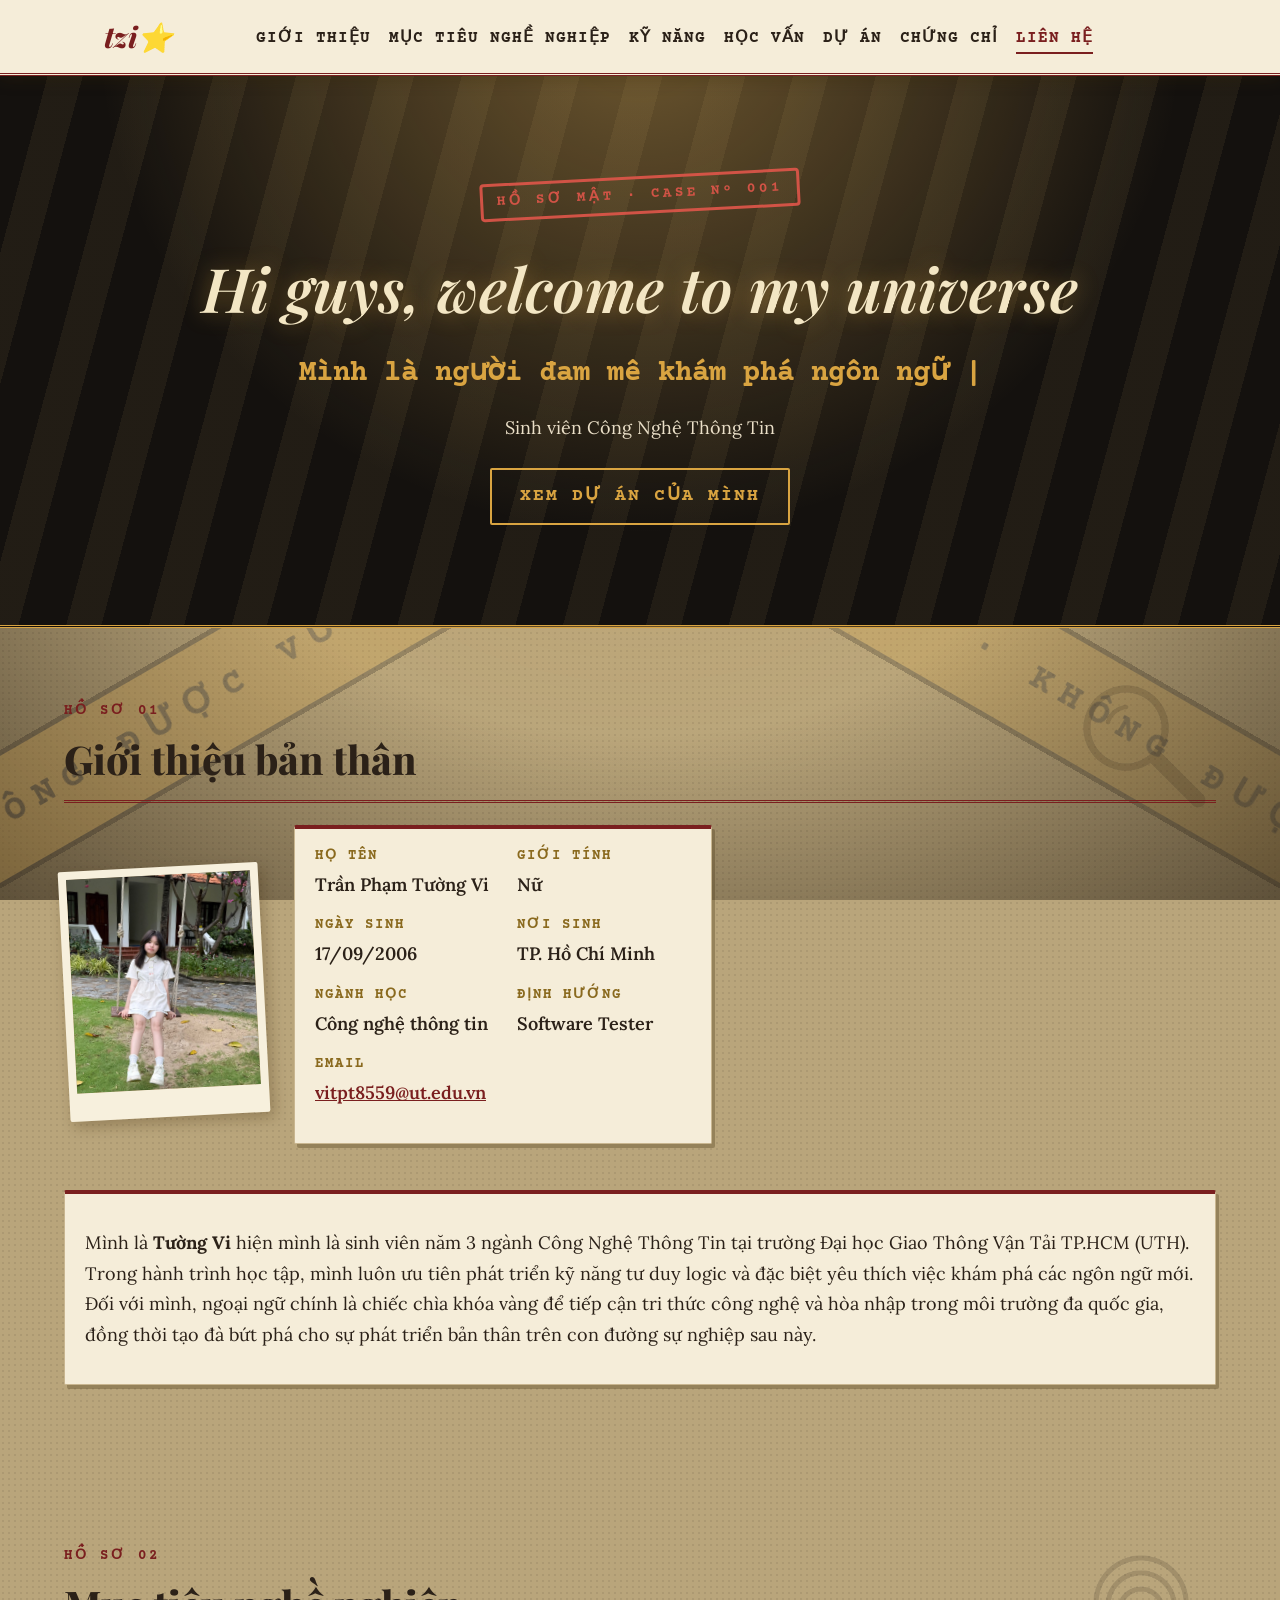
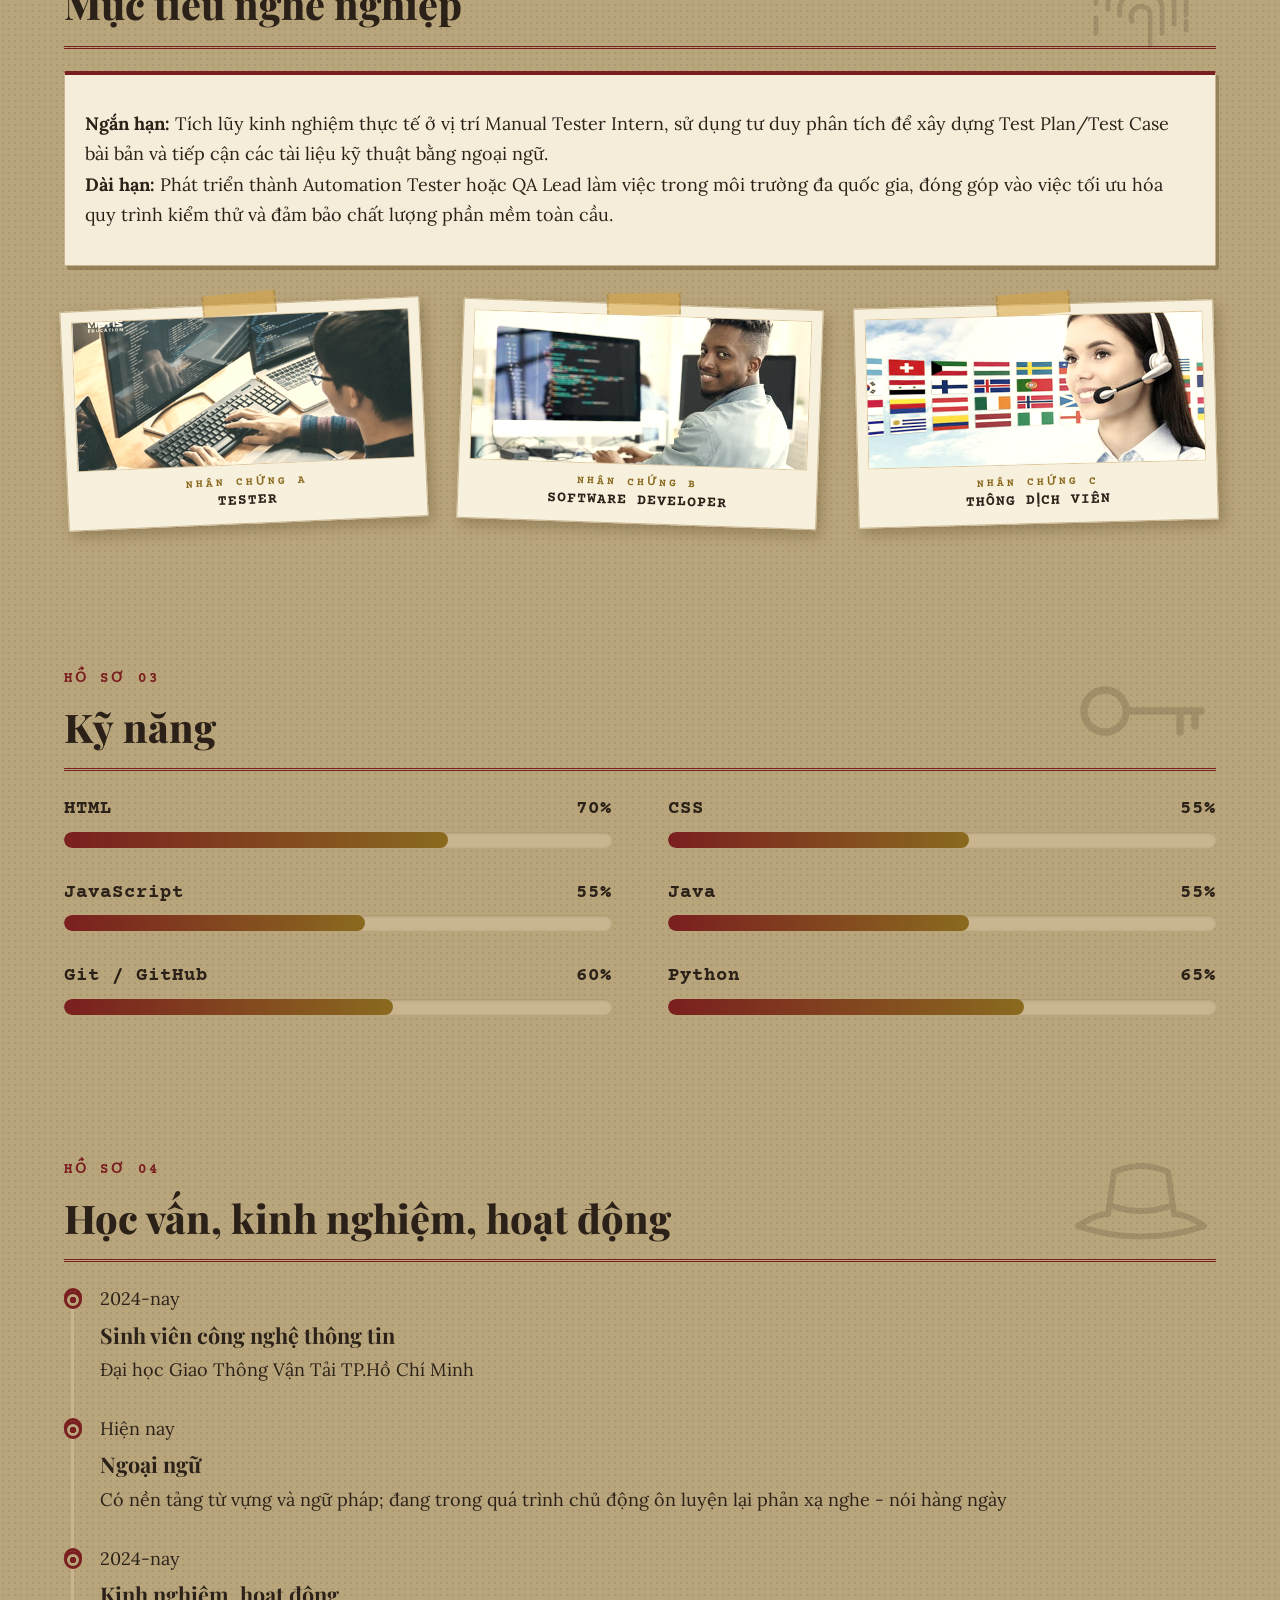
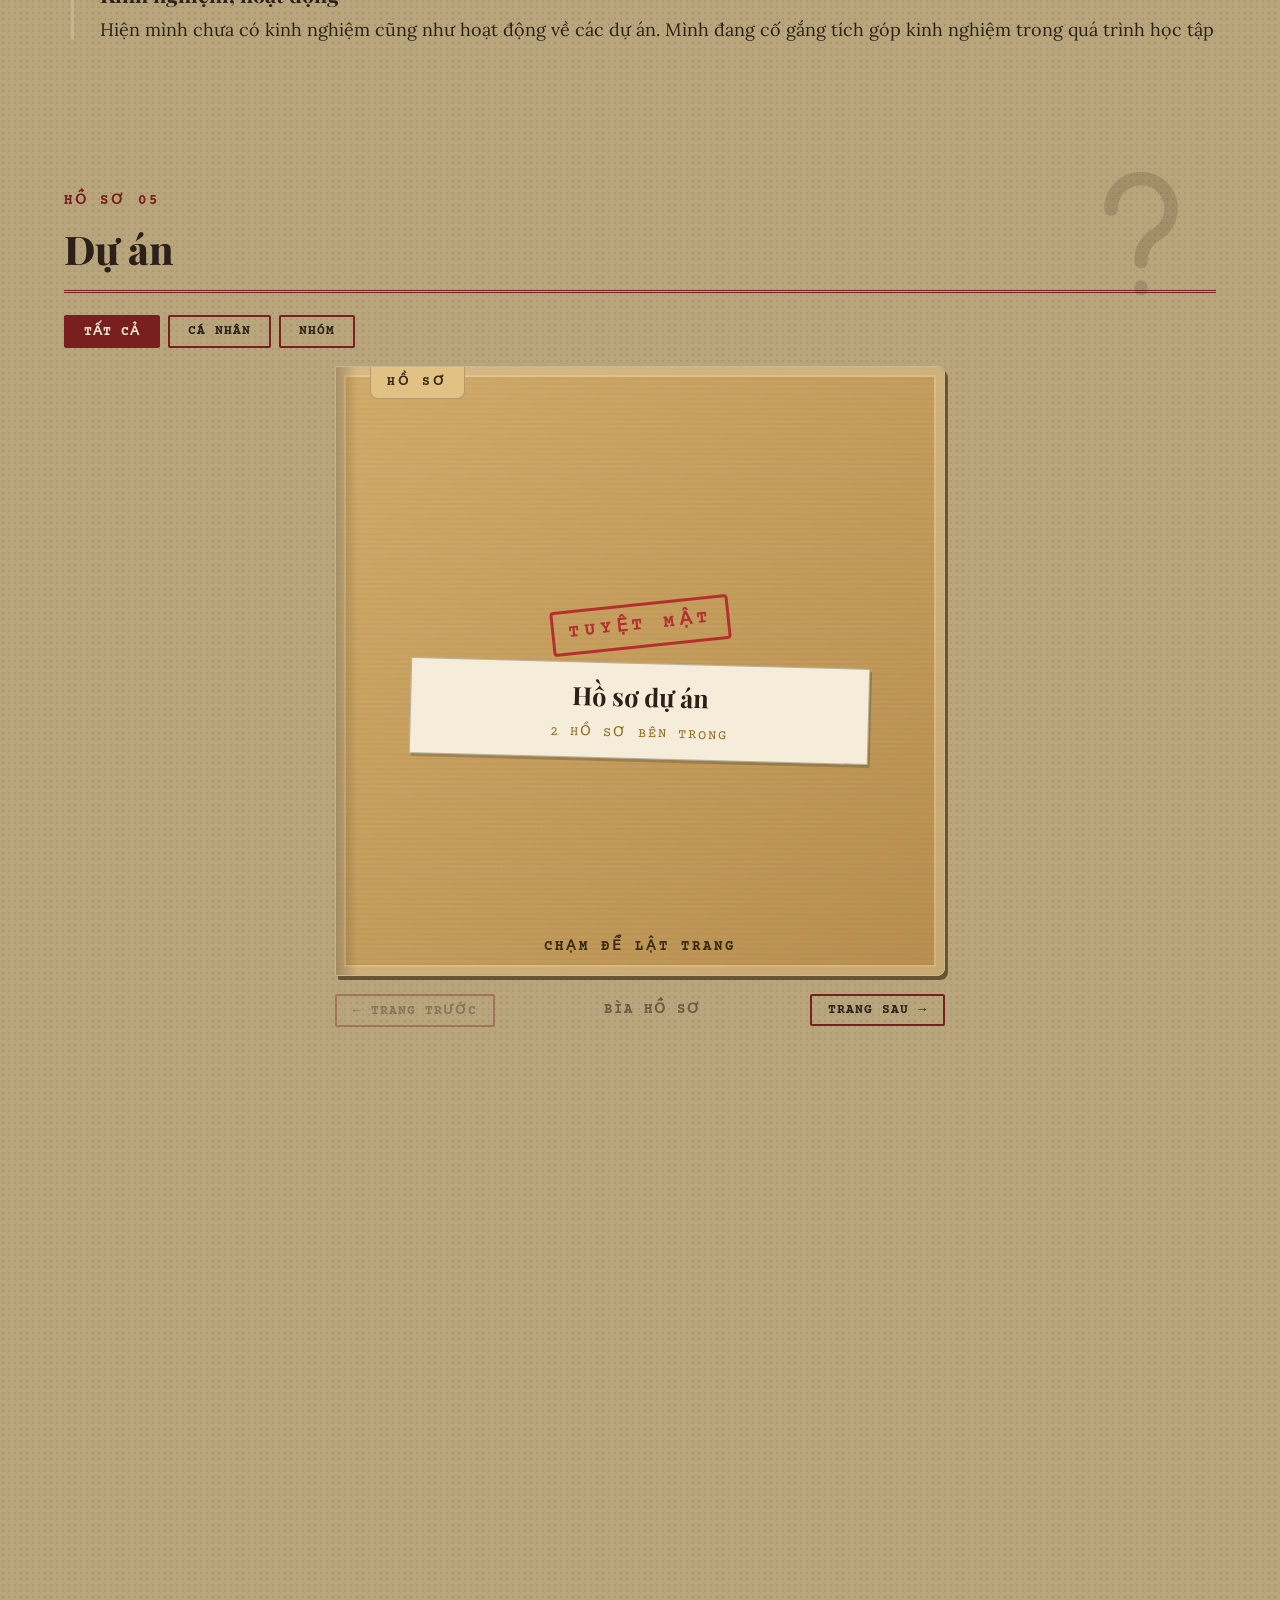
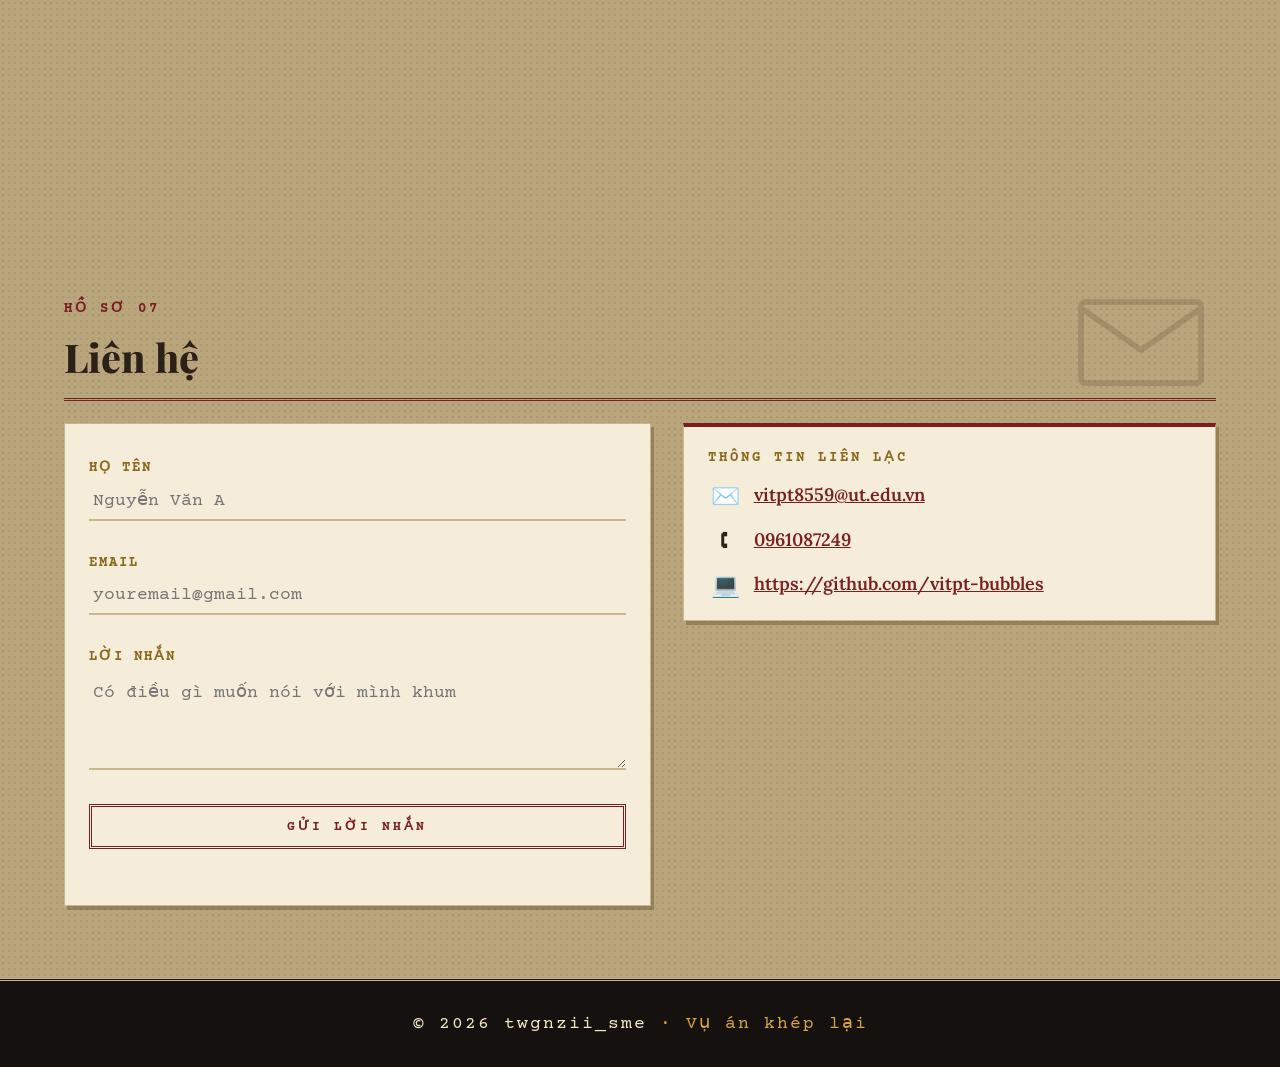
==== index.html @ 1032b31e "Doi ten file thanh index.html" ====
<!DOCTYPE html>
<html lang="vie">
    <head>
        <meta charset="UTF-8">
        <meta name="viewport" content="width=device-width , initial-scale=1">
        <title>Vi's Portfolio</title>
        <link rel="stylesheet" href="portfoliocanhan.css">
    </head>
    <body>
        <nav class="thanhdieuhuong">
            <a class="logo" href="#banner">tzi⭐</a>
            <ul id="menu">
                <li><a href="#gioi-thieu">Giới thiệu</a></li>
                <li><a href="#muc-tieu-nghe-nghiep">Mục tiêu nghề nghiệp</a></li>
                <li><a href="#ky-nang">Kỹ năng</a></li>
                <li><a href="#hoc-van">Học vấn</a></li>
                <li><a href="#du-an">Dự án</a></li>
                <li><a href="#chung-chi">Chứng chỉ</a></li>
                <li><a href="#lien-he">Liên hệ</a></li>
            </ul>
            <div class="actions">
                <button id="menu" title="Mở menu">☰</button>
            </div>
        </nav>
        <header id="banner" class="banner">
            <h1>Hi guys, welcome to my universe</h1>
            <p class="typing-line">Mình là 
                <span id="typing"></span>
                <span class="cursor">|</span>
            </p>
            <p>Sinh viên Công Nghệ Thông Tin</p>
            <a class="btn" href="#du-an">Xem dự án của mình</a>
        </header>
        <main>
            <section id="gioi-thieu" class="reveal">
                <h2>Giới thiệu bản thân</h2>
                <div class="about">
                    <img class="avatar" src="images/avatar.jpg" alt="Avatar">
                    <article class="item">
                        <div class="about-info">
                            <dl class="info-grid">
                                <div><dt>Họ tên</dt><dd>Trần Phạm Tường Vi</dd></div>
                                <div><dt>Giới tính</dt><dd>Nữ</dd></div>
                                <div><dt>Ngày sinh</dt><dd>17/09/2006</dd></div>
                                <div><dt>Nơi sinh</dt><dd>TP. Hồ Chí Minh</dd></div>
                                <div><dt>Ngành học</dt><dd>Công nghệ thông tin</dd></div>
                                <div><dt>Định hướng</dt><dd>Software Tester</dd></div>
                                <div><dt>Email</dt><dd><a href="mailto:vitpt8559@ut.edu.vn">vitpt8559@ut.edu.vn</a></dd></div>
                            </dl>
                        </div>
                    </article>
                    <article class="item">
                        <p>Mình là <b>Tường Vi</b> hiện mình là sinh viên năm 3 ngành Công Nghệ Thông Tin tại trường Đại học Giao Thông Vận Tải
                            TP.HCM (UTH). Trong hành trình học tập, mình luôn ưu tiên phát triển kỹ năng tư duy logic và đặc biệt yêu thích việc khám phá các ngôn ngữ mới. Đối với mình, 
                            ngoại ngữ chính là chiếc chìa khóa vàng để tiếp cận tri thức công nghệ và hòa nhập trong môi trường đa quốc gia, đồng thời tạo đà bứt phá cho sự phát triển 
                            bản thân trên con đường sự nghiệp sau này.
                        </p>
                    </article>
                </div>
            </section>
            <section id="muc-tieu-nghe-nghiep" class="reveal">
                <h2>Mục tiêu nghề nghiệp</h2>
                <article class="item">
                <p><b>Ngắn hạn:</b> Tích lũy kinh nghiệm thực tế ở vị trí Manual Tester Intern, sử dụng tư duy phân tích để xây dựng Test Plan/Test Case bài bản và tiếp cận các tài 
                    liệu kỹ thuật bằng ngoại ngữ.<br>
                    <b>Dài hạn:</b> Phát triển thành Automation Tester hoặc QA Lead làm việc trong môi trường đa quốc gia, đóng góp vào việc tối ưu hóa quy trình kiểm thử và đảm bảo 
                    chất lượng phần mềm toàn cầu.</p>
                </article>
                <div class="nganh">
                    <figure class="nganh-item">
                        <img src="images/tester.png" alt="Kiểm thử phần mềm">
                        <figcaption>
                            <small>Nhân chứng A</small>
                            Tester 
                        </figcaption>
                    </figure>
                    <figure class="nganh-item">
                        <img src="images/it dev.jfif" alt="Công nghệ thông tin">
                        <figcaption>
                            <small>Nhân chứng B</small>
                            Software Developer
                        </figcaption>
                    </figure>
                    <figure class="nganh-item">
                        <img src="images/phiên dịch.jfif" alt="Ngôn ngữ và thông dịch">
                        <figcaption>
                            <small>Nhân chứng C</small>
                            Thông dịch viên
                        </figcaption>
                    </figure>
                </div>
            </section>
            <section id="ky-nang" class="reveal">
                <h2>Kỹ năng</h2>
                <div class="skills">
                    <div class="skill" data-level="70">
                        <div class="skill-top"><span>HTML</span><span class="pct"></span></div>
                        <div class="bar"><div class="bar-fill"></div></div>
                    </div>
                    <div class="skill" data-level="55">
                        <div class="skill-top"><span>CSS</span><span class="pct"></span></div>
                        <div class="bar"><div class="bar-fill"></div></div>
                    </div>
                    <div class="skill" data-level="55">
                        <div class="skill-top"><span>JavaScript</span><span class="pct"></span></div>
                        <div class="bar"><div class="bar-fill"></div></div>
                    </div>
                    <div class="skill" data-level="55">
                        <div class="skill-top"><span>Java</span><span class="pct"></span></div>
                        <div class="bar"><div class="bar-fill"></div></div>
                    </div>
                    <div class="skill" data-level="60">
                        <div class="skill-top"><span>Git / GitHub</span><span class="pct"></span></div>
                        <div class="bar"><div class="bar-fill"></div></div>
                    </div>
                    <div class="skill" data-level="65">
                        <div class="skill-top"><span>Python</span><span class="pct"></span></div>
                        <div class="bar"><div class="bar-fill"></div></div>
                    </div>
                </div>
            </section>
            <section id="hoc-van" class="reveal">
                <h2>Học vấn, kinh nghiệm, hoạt động</h2>
                <div class="timeline">
                    <div class="tl-item">
                        <span class="tl-item">2024-nay</span>
                        <h3>Sinh viên công nghệ thông tin</h3>
                        <p>Đại học Giao Thông Vận Tải TP.Hồ Chí Minh</p>
                    </div>
                    <div class="tl-item">
                        <span class="tl-item">Hiện nay</span>
                        <h3>Ngoại ngữ</h3>
                        <p>Có nền tảng từ vựng và ngữ pháp; 
                            đang trong quá trình chủ động ôn luyện lại phản xạ nghe - nói hàng ngày</p>
                    </div>
                    <div class="tl-item">
                        <span class="tl-item">2024-nay</span>
                        <h3>Kinh nghiệm, hoạt động</h3>
                        <p>Hiện mình chưa có kinh nghiệm cũng như hoạt động về các dự án. Mình đang cố gắng
                            tích góp kinh nghiệm trong quá trình học tập </p>
                    </div>
                </div>
            </section>
            <section id="du-an" class="reveal">
                <h2>Dự án</h2>
                <div class="filters">
                    <button class="filter active" data-filter="all">Tất cả</button>
                    <button class="filter" data-filter="Cá nhân">Cá nhân</button>
                    <button class="filter" data-filter="Nhóm">Nhóm</button>
                </div>
                <div class="grid">
                    <article class="proj" data-type="Cá nhân">
                        <img src="images/bìa dự án.jpg" alt="Hinh1">
                        <div class="body">
                            <h3>Portfolio cá nhân</h3>
                            <p>Trang web này tổng hợp hồ sơ năng lực, kỹ năng và các dự án CNTT của tôi tại UTH.</p>
                            <span class="tag">HTML</span>
                            <span class="tag">CSS</span>
                            <span class="tag">JavaScript</span>
                            <p><button class="link-detail" type="button">Xem chi tiết →</button></p>
                        </div>
                        <div class="detail" hidden data-eyebrow="DỰ ÁN 01: CÁ NHÂN ★ ĐÃ HOÀN THÀNH">
                            <p class="role">Thiết kế & Lập trình</p>
                            <div class="tags">
                                <span class="tag">HTML</span>
                                <span class="tag">CSS</span>
                                <span class="tag">JavaScript</span>
                            </div>
                            <div class="box">
                                <p><b>Mô tả chi tiết: </b>Website Portfolio cá nhân được thiết kế nhằm tổng hợp và trưng bày 
                                    năng lực, kỹ năng lập trình, lịch sử học vấn cùng các dự án công nghệ đã hoàn thành. 
                                    Trang web đóng vai trò như một hồ sơ trực tuyến giúp nhà tuyển dụng dễ dàng đánh giá 
                                    tổng quan về tiềm năng và định hướng phát triển của tôi.</p>
                                <p><b>Phương pháp thực hiện:</b>Mình chia mã nguồn thành HTML (nội dung), CSS (giao diện), JavaScript (tương tác), 
                                    và chọn chủ đề “hồ sơ điều tra” để trang có nét riêng</p>
                            </div>
                            <h4>Những gì dự án làm được</h4>
                            <ul class="features">
                                <li>Giao diện responsive trên máy tính và điện thoại</li>
                                <li>Hiệu ứng gõ chữ, thanh kỹ năng và nội dung hiện dần khi cuộn</li>
                                <li>Dự án dạng sổ lật trang, có bộ lọc Cá nhân / Nhóm</li>
                                <li>Cửa sổ xem chi tiết dự án</li>
                                <li>Form liên hệ có kiểm tra dữ liệu nhập</li>
                            </ul>
                            <h4>Hình ảnh dự án</h4>
                            <div class="gallery">
                                <figure><img src="images/giới thiệu.jpg" alt="Giới thiệu">
                                    <figcaption>Giới thiệu</figcaption>
                                </figure>
                                <figure><img src="images/mục tiêu nghề nghiệp.jpg">
                                    <figcaption>Mục tiêu nghề nghiệp</figcaption>
                                </figure>
                                <figure><img src="images/kỹ năng.jpg">
                                    <figcaption>Kỹ năng</figcaption>
                                </figure>
                                <figure><img src="images/học vấn.jpg">
                                    <figcaption>Học vấn</figcaption>
                                </figure>
                                <figure><img src="images/dự án.jpg" alt="Dự án">
                                    <figcaption>Dự án</figcaption>
                                </figure>
                                <figure><img src="images/sở thích.jpg">
                                    <figcaption>Chứng chỉ/Giải thưởng, sở thích</figcaption>
                                </figure>
                                <figure><img src="images/liên hệ.jpg">
                                    <figcaption>Liên hệ</figcaption>
                                </figure>
                            </div>
                            <p class="links">
                                <a class="btn-source" href="https://github.com/vitpt-bubbles" target="_blank" rel="noopener">
                                    <span class="bs-icon">&lt;/&gt;</span> Mã nguồn
                                </a>
                            </p>
                        </div>
                    </article>
                    <article class="proj" data-type="Nhóm">
                        <img src="images/Trang chủ.png" alt="Hinh2">
                        <div class="body">
                            <h3>Website cổng thông tin việc làm</h3>
                            <p>Nền tảng hỗ trợ tìm kiếm việc làm tối ưu, 
                                giúp người dùng dễ dàng tra cứu và ứng tuyển vào các vị trí phù hợp.</p>
                            <span class="tag">HTML</span>
                            <span class="tag">CSS</span>
                            <span class="tag">JavaScript</span>
                            <p><button class="link-detail" type="button">Xem chi tiết →</button></p>
                        </div>
                        <div class="detail" hidden data-eyebrow="DỰ ÁN 02: WEBSITE CỔNG THÔNG TIN VIỆC LÀM ★ ĐANG HOÀN THIỆN">
                        <div class="tags">
                            <span class="tag">HTML</span>
                            <span class="tag">CSS</span>
                            <span class="tag">JavaScript</span>
                        </div>
                        <div class="box">
                            <p><b>Mô tả chi tiết: </b>Website cổng thông tin việc làm infocv.vn giúp sinh viên và 
                                người mới ra trường tìm việc, ứng tuyển và theo dõi hồ sơ, đồng thời giúp nhà 
                                tuyển dụng đăng tin và quản lý ứng viên.</p>
                            <p><b>Hướng triển khai: </b>Nhóm 6 người, thiết kế giao diện trước trên draw.io rồi xây dựng bằng HTML, CSS, JavaScript 
                                và Bootstrap. Các trang dùng chung một khung bố cục, một font Roboto và bảng màu xanh đậm kết hợp cam 
                                để giao diện nhất quán, dễ đọc.</p>
                        </div>
                        <h4>Dự kiến chức năng</h4>
                        <ul class="features">
                            <li>Tìm kiếm và lọc việc làm</li>
                            <li>Xem chi tiết việc làm, ứng tuyển và lưu việc</li>
                            <li>Trang công ty, tin tức và cẩm nang</li>
                            <li>Khu vực riêng cho ứng viên, nhà tuyển dụng và quản trị viên</li>
                        </ul>
                        <h4>Hình ảnh dự án</h4>
                        <div class="gallery">
                            <figure><img src="images/Trang chủ.png">
                                <figcaption>Màn hình trang chủ</figcaption>
                            </figure>
                            <figure><img src="images/Danh sách việc làm.png">
                                <figcaption>Trang danh sách việc làm</figcaption>
                            </figure>
                        </div>
                        </div>
                    </article>
                </div>
            </section>
            <section id="chung-chi" class="reveal">
                <h2>Chứng chỉ, giải thưởng, sở thích</h2>
                <article class="item">
                    <h3>Chứng chỉ/Giải thưởng</h3>
                    <p class="stamp-empty">Chưa có</p>
                </article>
                <article class="item">
                    <h3>Sở thích</h3>
                    <ul class="hobbies">
                        <li><span class="hb-icon">📖</span><span class="hb-name">Đọc sách</span><small>Tiểu thuyết trinh thám</small></li>
                        <li><span class="hb-icon">🎬</span><span class="hb-name">Xem phim</span><small>Phim trinh thám, hình sự</small></li>
                        <li><span class="hb-icon">🎮</span><span class="hb-name">Chơi game</span><small>LOL</small></li>
                        <li><span class="hb-icon">🎧</span><span class="hb-name">Nghe nhạc</span><small>Playlist yêu thích</small></li>
                        <li><span class="hb-icon">📷</span><span class="hb-name">Chụp ảnh</span><small>Lưu lại khoảnh khắc</small></li>
                    </ul>
                </article>
            </section>
            <section id="lien-he" class="reveal">
                <h2>Liên hệ</h2>
                <div class="contact-wrap">
                    <form id="contact" novalidate>
                        <label for="name">Họ tên</label>
                        <input id="name" type="text" placeholder="Nguyễn Văn A">
                        <small class="error" id="err-name"></small>                      
                        <label for="email">Email</label>                       
                        <input id="email" type="email" placeholder="youremail@gmail.com">
                        <small class="error" id="err-email"></small>                   
                        <label for="message">Lời nhắn</label>
                        <textarea id="message" rows="4" placeholder="Có điều gì muốn nói với mình khum"></textarea>
                        <small class="error" id="err-message"></small>
                        <button class="submit-solid" type="submit">Gửi lời nhắn</button>
                        <p id="form-oke" class="oke"></p>
                    </form>
                    <aside class="contact-info">
                        <p class="contact-eyebrow">Thông tin liên lạc</p>
                        <ul class="contact-list">
                            <li>
                                <span class="ci">✉️</span>
                                <a id="email-text" href="mailto:vitpt8559@ut.edu.vn">vitpt8559@ut.edu.vn</a>
                            </li>
                            <li><span class="ci">🕻</span><a href="tel:0961087249">0961087249</a></li>
                            <li><span class="ci">💻</span><a href="https://github.com/vitpt-bubbles" target="_blank" rel="noopener">https://github.com/vitpt-bubbles</a></li>
                        </ul>
                    </aside>
                </div>
            </section>
        </main>
        <button id="top-button" title="Lên đầu trang">↑</button>
        <div class="modal" id="modal" role="dialog" aria-modal="true" aria-labelledby="modal-title">
            <div class="modal-box">
                <div class="modal-head">
                    <div>
                        <p class="modal-eyebrow" id="modal-eyebrow"></p>
                        <h3 id="modal-title"></h3>
                    </div>
                    <button class="modal-close" data-close type="button" title="Đóng">X</button>
                </div>
                <div class="modal-body" id="modal-body"></div>
            </div>
        </div>
        <footer>© 2026 twgnzii_sme</footer>
        <script src="portfoliocanhan.js"></script>
    </body>
</html>
---- portfoliocanhan.css ----
@import url("https://fonts.googleapis.com/css2?family=Playfair+Display:ital,wght@0,600;0,800;1,600&family=Courier+Prime:wght@400;700&family=Lora:wght@400;500;600&display=swap");
:root {
  --bg:#b9a57b;
  --card:#f5edd9;
  --text:#2b2118;
  --muted:#6b5a47;
  --accent:#7a1f1f;
  --accent2:#8a6a1f;
  --on:#f5edd9;
  --line:#c9b690;
  --err:#b42318;
  --tex:rgba(0,0,0,.07);
  --shadow:rgba(60,40,10,.28);
  --head:"Playfair Display",Georgia,serif;
  --type:"Courier Prime","Courier New",monospace;
}
*{
  box-sizing:border-box;
}
html {
  scroll-behavior:smooth;
  scroll-padding-top:70px;
  font-size: 18px;
}
html::before, html::after {
  content: "HIỆN TRƯỜNG · KHÔNG ĐƯỢC VƯỢT QUA · HIỆN TRƯỜNG · KHÔNG ĐƯỢC VƯỢT QUA · HIỆN TRƯỜNG · KHÔNG ĐƯỢC VƯỢT QUA · HIỆN TRƯỜNG · KHÔNG ĐƯỢC VƯỢT QUA · HIỆN TRƯỜNG · KHÔNG ĐƯỢC VƯỢT QUA · HIỆN TRƯỜNG · KHÔNG ĐƯỢC VƯỢT QUA · HIỆN TRƯỜNG · KHÔNG ĐƯỢC VƯỢT QUA · HIỆN TRƯỜNG · KHÔNG ĐƯỢC VƯỢT QUA · HIỆN TRƯỜNG · KHÔNG ĐƯỢC VƯỢT QUA · HIỆN TRƯỜNG · KHÔNG ĐƯỢC VƯỢT QUA · HIỆN TRƯỜNG · KHÔNG ĐƯỢC VƯỢT QUA · HIỆN TRƯỜNG · KHÔNG ĐƯỢC VƯỢT QUA";
  position: fixed;
  top: 50%;
  left: 50%;
  width: 200vmax;
  height: 110px;
  line-height: 110px;
  overflow: hidden;
  white-space: nowrap;
  text-align: center;
  font-family: var(--type);
  font-weight: 700;
  font-size: 2rem;
  letter-spacing: 11px;
  color: #14110e;
  background: #d9a441;
  border-top: 5px solid #14110e;
  border-bottom: 5px solid #14110e;
  opacity: .22;
  z-index: -1;               
  pointer-events: none;
}
html::before { transform: translate(-50%, -50%) rotate(30deg); }
html::after  { transform: translate(-50%, -50%) rotate(-30deg); }
@media (orientation: portrait) {
  html::before { transform: translate(-50%, -50%) rotate(62deg); }
  html::after  { transform: translate(-50%, -50%) rotate(-62deg); }
}
body {
  margin:0;
  font-family:"Lora",Georgia,serif;
  background:var(--bg);
  color:var(--text);
  line-height:1.7;
  transition:background .3s,color .3s;
  background-image:radial-gradient(var(--tex) 1px,transparent 1px);
  background-size:6px 6px;
  overflow-x: clip;
}
img {
  max-width:100%;
  display:block;
}
a {
  color:var(--accent);
}
::selection {
  background:var(--accent2);
  color:#fff;
}
#xp-bar {
  position:fixed;
  top:0;
  left:0;
  height:3px;
  width:0;
  z-index:20;
  background:#c0392b;
}
.thanhdieuhuong {
  position:sticky;
  top:0;
  z-index:10;
  display:flex;
  justify-content:space-between;
  align-items:center;
  padding:12px max(5%, calc((100% - 1200px) / 2 + 5%));
  background:var(--card);
  border-bottom:3px double var(--accent);
  box-shadow:0 4px 14px var(--shadow);
}
.logo {
  font-family:var(--head);
  font-size:1.6rem;
  font-weight:800;
  font-style:italic;
  text-decoration:none;
  color:var(--accent);
}
.thanhdieuhuong ul {
  list-style:none;
  display:flex;gap:18px;
  margin:0;
  padding:0;
}
.thanhdieuhuong ul a {
  font-family:var(--type);
  font-weight:700;
  text-transform:uppercase;
  letter-spacing:1px;
  color:var(--text);
  text-decoration:none;
  font-size:.9rem;
  padding:4px 0;
  border-bottom:2px solid transparent;
  transition:color .2s,border-color .2s;
}
.thanhdieuhuong ul a:hover,.thanhdieuhuong ul a.active {
  color:var(--accent);
  border-color:var(--accent);
}
.actions {
  display:flex;
  gap:8px;
}
.actions button {
  width:38px;
  height:38px;
  border-radius:50%;
  border:2px solid var(--accent);
  background:none;
  color:var(--text);
  font-size:1.1rem;
  cursor:pointer;
  transition:transform .2s,background .2s;
}
.actions button:hover {
  transform:rotate(-12deg) scale(1.1);
  background:var(--line);
}
.actions button:last-child {
  display:none;
}
.banner {
  position:relative;
  overflow:hidden;
  padding:100px 5%;
  text-align:center;
  color:#eadfc8;
  background:radial-gradient(ellipse at 50% -10%,rgba(255,200,100,.38),transparent 60%),#14110e;
  border-bottom:3px double #d9a441;
}
.banner::after {
  content:"";
  position:absolute;
  inset:0;
  pointer-events:none;
  background:repeating-linear-gradient(105deg,transparent 0 46px,rgba(255,214,130,.06) 46px 80px);
}
.banner>* {
  position:relative;
  z-index:1;
}
.banner::before {
  content:"HỒ SƠ MẬT · CASE Nº 001";
  position:relative;
  z-index:1;
  display:inline-block;
  margin-bottom:22px;
  padding:4px 14px;
  font-family:var(--type);
  font-weight:700;
  font-size:.8rem;
  letter-spacing:4px;
  color:#e0564a;
  border:3px solid #e0564a;
  border-radius:4px;
  transform:rotate(-3deg);
  opacity:.9;
}
.banner h1 {
  margin:0 0 10px;
  font-family:var(--head);
  font-size:3.4rem;
  font-style:italic;
  font-weight:600;
  color:#f3e6c4;
  text-shadow:0 0 22px rgba(217,164,65,.45);
  animation:up .8s both;
}
.banner p {
  max-width:900px;
  margin:0 auto 14px;
  animation:up .8s .2s both;
}
.typing-line {
  font-family:var(--type);
  font-size:1.6rem;
  font-weight:700;
  color:#d9a441;
}
.cursor {
  animation:blink 1s infinite
}
.btn {
  display:inline-block;
  margin-top:10px;
  padding:11px 28px;
  font-family:var(--type);
  font-weight:700;
  text-transform:uppercase;
  letter-spacing:2px;
  text-decoration:none;
  color:#d9a441;
  border:2px solid #d9a441;
  border-radius:2px;
  transition:background .2s,color .2s,transform .2s;
}
.btn:hover {
  background:#d9a441;
  color:#1a1208;
  transform:translateY(-3px);
}
@keyframes up {
  from {
    opacity:0;
    transform:translateY(20px);
  }
  to {
    opacity:1;
    transform:none;
  }
}
@keyframes blink {
  50%{opacity:0;}
}
main {
  counter-reset:ho-so;
}
section {
  max-width:1300px;
  margin:0 auto;
  padding:72px 5%;
  position: relative;
}
section::after {
  content: "";
  position: absolute;
  right: 5%;
  top: 40px;
  width: 150px;
  height: 150px;
  opacity: .16;
  pointer-events: none;
  background: no-repeat center / contain;
}
#gioi-thieu::after {            
  background-image: url("images/kính\ lúp.png");
}
#muc-tieu-nghe-nghiep::after {  
  background-image: url("images/vân\ tay.png");
}
#ky-nang::after {               
  background-image: url("images/chìa\ khóa.png");
}
#hoc-van::after {               
  background-image: url("images/mũ\ phớt.png");
}
#du-an::after {                 
  background-image: url("images/dấu\ hỏi.png");
}
#chung-chi::after {             
  background-image: url("images/dấu\ chân.png");
}
#lien-he::after {               
  background-image: url("images/phong\ bì\ thư.png");
}
h2 { 
  margin:0 0 22px;
  padding-bottom:8px;
  font-family:var(--head);
  font-size:2.2rem;
  font-weight:800;
  border-bottom:3px double var(--accent);
}
h2::before {
  counter-increment:ho-so;
  content:"Hồ sơ " counter(ho-so,decimal-leading-zero);
  display:block;
  margin-bottom:2px;
  font-family:var(--type);
  font-size:.75rem;
  font-weight:700;
  letter-spacing:3px;
  text-transform:uppercase;
  color:var(--accent);
}
.reveal {
  opacity:0;
  transform:translateY(30px);
  transition:opacity .7s,transform .7s;
}
.reveal.show {
  opacity:1;
  transform:none;
}
.about {
  display:flex;
  gap:30px;
  align-items:center;
  flex-wrap:wrap;
}
.about-info {
  flex: 1;
  min-width: 260px;
}
.info-grid {
  display: grid;
  grid-template-columns: 1fr 1fr;
  gap: 14px 28px;
  margin: 0 0 18px;
}
.info-grid dt {
  font-family: var(--type);
  font-size: .75rem;
  font-weight: 700;
  letter-spacing: 2px;
  text-transform: uppercase;
  color: var(--accent2);
}
.info-grid dd {
  margin: 2px 0 0;
  font-weight: 600;
  color: var(--text);
}
.info-grid a {
  word-break: break-all;
}
@media (max-width: 768px) {
  .info-grid { grid-template-columns: 1fr; }
}
.avatar {
  width:200px;
  height:250px;
  object-fit:cover;
  border:8px solid #f7f0dd;
  border-bottom-width:28px;
  border-radius:2px;
  box-shadow:4px 6px 14px var(--shadow);
  transform:rotate(-3deg);
  transition:transform .3s;
}
.avatar:hover {
  transform:rotate(0) scale(1.04);
}
.skills {
  display:grid;
  grid-template-columns:1fr 1fr;
  gap:29px 56px;
}
.skill-top {
  display:flex;
  justify-content:space-between;
  margin-bottom:6px;
  font-family:var(--type);
  font-weight:700;
  letter-spacing:1px;
  font-size: 1.06rem;
}
.bar {
  height:16px;
  border-radius:999px;
  background:var(--line);
  overflow:hidden;
  box-shadow:inset 1px 1px 3px var(--shadow);
}
.bar-fill {
  width:0;
  height:100%;
  border-radius:999px;
  background:linear-gradient(90deg,var(--accent),var(--accent2));
  transition:width 1.2s ease;
}
.reveal.show .bar-fill {
  width:var(--level);
}
.item {
  padding:16px 20px;
  margin-bottom:16px;
  border-radius:2px;
  background:var(--card);
  border:1px solid var(--line);
  border-top:4px solid var(--accent);
  box-shadow:3px 4px 0 var(--shadow);
  transition:transform .3s,box-shadow .3s;
}
.item:hover {
  transform:rotate(-.4deg) translateY(-3px);
  box-shadow:5px 8px 0 var(--shadow);
}
.item h3 {
  margin:0 0 4px;
  font-family:var(--head);
  font-size:1.3rem;
}
.item ul {
  margin:8px 0 0;
  padding-left:20px;
}
.filters {
  display:flex;
  gap:8px;
  margin-bottom:18px;
  flex-wrap:wrap;
}
.filter {
  padding:6px 18px;
  font-family:var(--type);
  font-weight:700;
  text-transform:uppercase;
  letter-spacing:1px;
  border-radius:2px;
  border:2px solid var(--accent);
  background:transparent;
  color:var(--text);
  cursor:pointer;
  transition:background .2s,color .2s;
}
.filter:hover,.filter.active {
  background:var(--accent);
  color:var(--on);
}
.grid {
  display:grid;
  grid-template-columns:repeat(auto-fit,minmax(280px,1fr));
  gap:20px;
}
.proj {
  position:relative;
  overflow:hidden;
  min-height: 340px;
  border-radius:2px;
  background:var(--card);
  border:1px solid var(--line);
  box-shadow:3px 4px 0 var(--shadow);
  transition:transform .3s,box-shadow .3s;
}
.grid.is-book { 
  display:none; 
}
.book { 
  max-width:610px; 
  margin:0 auto; 
}
.book-stage { 
  position:relative; 
  height:610px; 
  perspective:1800px; 
}
.leaf {
  position:absolute; inset:0;
  cursor:pointer;
  transform-origin:left center;
  backface-visibility:hidden;
  transition:transform .9s cubic-bezier(.45,0,.2,1);
}
.leaf.flipped { 
  transform:rotateY(-180deg); 
  pointer-events:none; 
}
.leaf-face {
  position:absolute; inset:0;
  display:flex; 
  flex-direction:column;
  overflow:hidden;
  background:var(--card);
  border:1px solid var(--line);
  border-radius:2px 8px 8px 2px;
  box-shadow:3px 4px 0 var(--shadow);
}
.leaf-face::before {
  content:""; 
  position:absolute; 
  left:0; 
  top:0; 
  bottom:0; 
  width:22px;
  background:linear-gradient(90deg,rgba(0,0,0,.22),transparent);
  pointer-events:none; z-index:2;
}
.page-eyebrow {
  position:relative;
  margin:0;
  padding:14px 24px 12px 34px;
  font-family:var(--type);
  font-weight:700; 
  font-size:.72rem; 
  letter-spacing:2px; 
  line-height:1.5;
  text-transform:uppercase;
  color:#d9a441;
  background:radial-gradient(ellipse at 50% -40%,rgba(255,200,100,.35),transparent 65%),#14110e;
  border-bottom:3px double #d9a441;
  flex-shrink: 0;
}
.page-eyebrow::before {       
  content:"HỒ SƠ MẬT";
  display:block;
  margin-bottom:4px;
  font-size:.6rem; letter-spacing:4px;
  color:#e0564a;
}
.page-eyebrow::after {           
  content:"";
  position:absolute; 
  inset:0;
  pointer-events:none;
  background:repeating-linear-gradient(105deg,transparent 0 46px,rgba(255,214,130,.06) 46px 80px);
}
.page-face img { 
  flex:1 1 0;
  min-height: 0;
  width:100%; 
  object-fit:cover; 
  object-position: top;
  padding: 0;
  color:#d9a441;
  border-top:1px solid var(--line); 
  border-bottom:3px double var(--line); 
}
.page-face .body { 
  flex: 0 0 auto; 
  padding:16px 24px 16px 34px; 
}
.page-no {
  margin:0; 
  padding:8px 24px;
  text-align:right;
  font-family:var(--type); 
  font-size:.75rem;
  color:var(--muted);
  border-top:1px dashed var(--line);
  flex-shrink:0;
}
.cover-face {
  align-items:center; 
  justify-content:center; 
  gap:16px;
  padding:44px 24px 24px;
  text-align:center;
  color:#3a2a14;
  background:
    repeating-linear-gradient(0deg,rgba(0,0,0,.025) 0 2px,transparent 2px 5px),
    linear-gradient(135deg,#d2ac6a,#b88f4f);
  box-shadow:inset 0 0 0 8px rgba(0,0,0,.06),inset 0 0 0 10px rgba(255,236,190,.4),3px 4px 0 var(--shadow);
}
.bk-tab {
  position:absolute; 
  top:0; 
  left:34px;
  padding:5px 16px;
  font-family:var(--type); 
  font-weight:700; 
  font-size:.7rem; 
  letter-spacing:3px;
  background:#e2c284;
  border:1px solid rgba(0,0,0,.2); 
  border-top:none;
  border-radius:0 0 8px 8px;
}
.bk-stamp {
  padding:4px 14px;
  font-family:var(--type); 
  font-weight:700; 
  font-size:1rem; 
  letter-spacing:5px;
  color:#b3202a;
  border:3px solid #b3202a; 
  border-radius:4px;
  transform:rotate(-6deg);
  opacity:.88;
}
.bk-label {
  width:82%;
  padding:12px;
  background:#f5edd9;
  border:1px solid rgba(0,0,0,.25);
  box-shadow:2px 3px 0 rgba(0,0,0,.18);
  transform:rotate(1.5deg);
}
.bk-title { 
  margin:0; 
  font-family:var(--head); 
  font-size:1.4rem; 
  font-weight:700; 
  color:var(--text); 
}
.bk-no { 
  margin:4px 0 0; 
  font-family:var(--type); 
  font-size:.75rem; 
  letter-spacing:2px; 
  text-transform:uppercase; 
  color:var(--accent2); 
}
.bk-hint {
  position:absolute; 
  bottom:16px; 
  margin:0;
  font-family:var(--type); 
  font-weight:700; 
  font-size:.75rem; 
  letter-spacing:3px; 
  text-transform:uppercase;
}
.book-nav { 
  display:flex; 
  align-items:center; 
  justify-content:space-between; 
  gap:12px; 
  margin-top:18px; 
}
.book-btn {
  padding:6px 16px;
  font-family:var(--type); 
  font-weight:700; 
  text-transform:uppercase; 
  letter-spacing:1px;
  border:2px solid var(--accent); 
  border-radius:2px;
  background:transparent; 
  color:var(--text);
  cursor:pointer;
  transition:background .2s,color .2s;
}
.book-btn:hover:not(:disabled) { 
  background:var(--accent); 
  color:var(--on); 
}
.book-btn:disabled { 
  opacity:.35; 
  cursor:default; 
}
.book-info { 
  font-family:var(--type); 
  font-weight:700; 
  font-size:.8rem; 
  letter-spacing:2px; 
  text-transform:uppercase; 
  color:var(--muted); 
}
@media (prefers-reduced-motion:reduce) {
  .leaf { transition:opacity .4s; }
  .leaf.flipped { transform:none; opacity:0; }
}
.proj img {
  width:100%;
  height:auto;
  border-bottom:1px solid var(--line);
}
.body {
  padding:16px 20px;
}
body::before {
  content: "";
  position: fixed;
  inset: 0;
  z-index: -1;
  pointer-events: none;
  background:
    radial-gradient(ellipse at 50% 30%, rgba(255,200,100,.18), transparent 60%),   /* ánh đèn bàn */
    radial-gradient(ellipse at center, transparent 45%, rgba(20,12,4,.55) 100%);    /* viền tối */
}
.body h3 {
  margin:0 0 6px;
  font-family:var(--head);
}
.tag {
  display:inline-block;
  margin:2px 4px 2px 0;
  padding:1px 10px;
  font-family:var(--type);
  font-size:.78rem;
  font-weight:700;
  border-radius:2px;
  color:var(--accent2);
  border:1px dashed var(--accent2);
}
.link-detail {
  padding:0;
  border:none;
  background:none;
  color:var(--accent);
  font-family:var(--type);
  font-weight:700;
  font-size:.95rem;
  letter-spacing:1px;
  cursor:pointer;
  transition:letter-spacing .2s;
}
.link-detail:hover {
  letter-spacing:2px;
}
.modal {
  position:fixed;
  inset:0;
  z-index:30;
  display:none;
  align-items:center;
  justify-content:center;
  padding:20px;
  background:rgba(0,0,0,.78);
}
.modal.open {
  display:flex;
}
.modal-box {
  position: relative;
  display:flex;
  flex-direction:column;
  width:100%;
  max-width:760px;
  max-height:90vh;
  overflow:hidden;
  background:var(--card);
  border:3px double var(--accent);
  border-radius:14px;
  box-shadow:6px 10px 0 var(--shadow);
  animation:up .3s both;
}
.modal-head {
  display:flex;
  justify-content:space-between;
  align-items:flex-start;
  gap:12px;
  padding:20px 24px;
  background:var(--line);
  border-bottom:1px solid var(--accent);
}
.modal-eyebrow {
  margin:0 0 4px;
  font-family:var(--type);
  font-weight:700;
  font-size:.75rem;
  letter-spacing:2px;
  text-transform:uppercase;
  color:var(--accent2);
}
.modal-head h3 {
  margin:0;
  font-family:var(--head);
  font-size:1.4rem;
}
.modal-close {
  flex-shrink:0;
  width:34px;
  height:34px;
  border:2px solid var(--accent);
  border-radius:50%;
  background:none;
  color:var(--accent);
  font-size:1rem;
  cursor:pointer;
  transition:transform .2s;
}
.modal-close:hover {
  transform:rotate(90deg);
}
.modal-body {
  flex:1;
  overflow-y:auto;
  padding:22px 24px;
}
.modal-body p {
  margin:0 0 16px;
}
.modal-body h4 {
  margin:22px 0 10px;
  font-family:var(--head);
  font-size:1.15rem;
  color:var(--accent);
}
.modal-body .role {
  margin:0 0 8px;
  font-family:var(--type);
  font-weight:700;
  font-size:.8rem;
  letter-spacing:3px;
  text-transform:uppercase;
  color:var(--accent2);
}
.modal-body .tags {
  margin-bottom:14px;
}
.modal-body .box {
  margin:0 0 6px;
  padding:16px 20px;
  border:1px solid var(--line);
  border-radius:10px;
  background:var(--bg);
}
.modal-body .box p {
  margin:0 0 10px;
}
.modal-body .box p:last-child {
  margin:0;
}
.modal-body .box h4 {
  margin-top:0;
}
.modal-body .features {
  list-style:none;
  margin:0;
  padding:0;
}
.modal-body .features li {
  margin-bottom:8px;
  padding:10px 14px;
  border-radius:8px;
  background:var(--line);
  font-weight:500;
}
.modal-body .features li::before {
  content:"✦ ";
  color:var(--accent);
}
.modal-body .gallery {
  display:grid;
  grid-template-columns:1fr 1fr;
  gap:22px;align-items:start;
}
.modal-body .gallery figure {
  margin:0;
  overflow:hidden;
  border:1px solid var(--line);
  border-radius:8px;
}
.modal-body .gallery img {
  display:block;
  width:100%;
  height: auto;
}
.modal-body .gallery figcaption {
  padding:8px 12px;
  font-family:var(--type);
  font-size:.8rem;
  color:var(--muted);
  text-align:center;
}
.modal-body .links {
  margin:18px 0 0;
}
.btn-close:hover {
  background:var(--accent);
  color:var(--on);
}
body.no-scroll {
  overflow:hidden;
}
form {
  display:flex;
  flex-direction:column;
  max-width:520px;
  padding:20px 24px;
  background:var(--card);
  border:1px solid var(--line);
  box-shadow:3px 4px 0 var(--shadow)
}
label {
  margin:12px 0 2px;
  font-family:var(--type);
  font-weight:700;
  text-transform:uppercase;
  letter-spacing:2px;
  font-size:.8rem;
  color:var(--accent2);
}
input,textarea {
  padding:8px 4px;
  border:none;
  border-bottom:2px solid var(--line);
  background:transparent;
  color:var(--text);
  font-family:var(--type);
  font-size:1rem;
  transition:border-color .2s;
}
input:focus,textarea:focus {
  outline:none;
  border-color:var(--accent);
}
.error {
  color:var(--err);
  font-family:var(--type);
  min-height:1.2em;
}
.submit-solid {
  margin-top:16px;
  padding:11px;
  border:3px double var(--accent);
  background:transparent;
  color:var(--accent);
  font-family:var(--type);
  font-weight:700;
  text-transform:uppercase;
  letter-spacing:3px;
  cursor:pointer;
  transition:background .2s,color .2s,transform .2s;
}
.submit-solid:hover {
  background:var(--accent);
  color:var(--on);
  transform:rotate(-1deg);
}
.oke {
  color:var(--accent);
  font-family:var(--type);
  font-weight:700;
}
#top-button {
  position:fixed;
  right:20px;
  bottom:20px;
  width:46px;
  height:46px;
  border:3px double var(--accent);
  border-radius:50%;
  background:var(--card);
  color:var(--accent);
  font-size:1.2rem;
  cursor:pointer;
  opacity:0;
  pointer-events:none;
  transition:opacity .3s,transform .2s;
}
#top-button:hover {
  transform:scale(1.1);
}
#top-button.show {
  opacity:1;
  pointer-events:auto;
}
footer {
  padding:28px;
  text-align:center;
  font-family:var(--type);
  letter-spacing:2px;
  color:#f3e6c4;
  background: #14110e;
  border-top:3px double var(--line);
}
footer::after {
  content:" · Vụ án khép lại";
  color:#d9a441;
}
@media (max-width:768px){
  .actions button:last-child{display:block;}
  .thanhdieuhuong{flex-wrap:wrap;}
  .thanhdieuhuong ul{
    display:none;
    flex-direction:column;
    gap:0;width:100%;
    order:3;padding-top:8px;
  }
  .thanhdieuhuong ul.open{display:flex;}
  .thanhdieuhuong ul a{
    display:block;
    padding:10px 0;
  }
  .banner h1{font-size:1.8rem;}
  .about{
    justify-content:center;
    text-align:center;
  }
  .modal-body .gallery{grid-template-columns:1fr;}
}
.timeline {
  position: relative;
  padding-left: 36px;
}
.timeline::before {
  content: "";
  position: absolute;
  left: 7px;
  top: 6px;
  bottom: 6px;
  width: 3px;
  background: var(--line);
  border-radius: 2px;
}
.tl-item {
  position: relative;
  margin-bottom: 28px;
}
.tl-item:last-child {
  margin-bottom: 0;
}
.tl-item::before {
  content: "";
  position: absolute;
  left: -36px;
  top: 4px;
  width: 18px;
  height: 18px;
  box-sizing: border-box;
  border: 3px solid var(--accent);
  border-radius: 50%;
  background: radial-gradient(circle, var(--accent) 0 3px, var(--bg) 3.5px);
}
.tl-time {
  display: block;
  font-family: var(--type);
  font-size: .8rem;
  font-weight: 700;
  letter-spacing: 1px;
  color: var(--accent);
}
.tl-item h3 {
  margin: 2px 0 2px;
  font-family: var(--head);
  font-size: 1.2rem;
}
.tl-item p {
  margin: 0;
  color: var(--text);
}
.nganh {
  display:grid;
  grid-template-columns:repeat(3,1fr);   
  gap:36px;
  margin-top:38px;
}
.nganh-item {
  position:relative;
  width:auto;
  margin:0;
  padding:10px 10px 0;
  background:#f7f0dd;
  border:1px solid var(--line);
  box-shadow:4px 6px 14px var(--shadow);
  transform:rotate(-2.5deg);
  transition:transform .3s;
}
.nganh-item:nth-child(2) { 
  transform:rotate(2deg); 
}
.nganh-item:nth-child(3) { 
  transform:rotate(-1.5deg); 
}
.nganh-item:hover { 
  transform:rotate(0) scale(1.05); 
}
.nganh-item::before { 
  content:"";
  position:absolute; 
  top:-12px; 
  left:50%;
  width:70px; 
  height:22px;
  transform:translateX(-50%) rotate(-3deg);
  background:rgba(217,164,65,.55);
  border-left:2px dashed rgba(0,0,0,.12);
  border-right:2px dashed rgba(0,0,0,.12);
}
.nganh-item img {
  width:100%; 
  height:150px;
  aspect-ratio: 4/3;
  object-fit:cover;
  border:1px solid var(--line);
  background:var(--line);
  filter:sepia(.35) contrast(1.05); 
}
.nganh-item figcaption {
  padding:10px 4px 12px;
  text-align:center;
  font-family:var(--type);
  font-weight:700; 
  font-size:.82rem; 
  letter-spacing:1px; line-height:1.4;
  text-transform:uppercase;
  color:var(--text);
}
.nganh-item figcaption small {
  display:block;
  font-size:.62rem; 
  letter-spacing:3px;
  color:var(--accent2);
}
.contact-wrap { 
  display:grid; 
  grid-template-columns:minmax(0,1.1fr) minmax(0,1fr); 
  gap:32px; 
  align-items:start; 
}
.contact-wrap form { 
  max-width:none; 
}
.contact-info {
  padding:20px 24px;
  background:var(--card);
  border:1px solid var(--line);
  border-top:4px solid var(--accent);
  box-shadow:3px 4px 0 var(--shadow);
}
.contact-eyebrow { 
  margin:0 0 10px; 
  font-family:var(--type); 
  font-weight:700; 
  font-size:.75rem; 
  letter-spacing:3px; 
  text-transform:uppercase; 
  color:var(--accent2); 
}
.contact-list { 
  list-style:none; 
  margin:0; 
  padding:0; 
}
.contact-list li { 
  display:flex; 
  align-items:center; 
  flex-wrap:wrap; 
  gap:6px 10px; 
  margin-bottom:14px; 
  word-break:break-word; 
}
.contact-list li:last-child { 
  margin-bottom:0; 
}
.contact-list .ci {
  flex: 0 0 36px;         
  width: 36px;
  text-align: center;
  font-size: 1.3rem;
  line-height: 1;
}
.contact-list a { 
  font-weight:600; 
}
.copy-btn {
  padding:1px 12px;
  font-family:var(--type); 
  font-weight:700; 
  font-size:.78rem;
  border:2px solid var(--accent); 
  border-radius:999px;
  background:transparent; 
  color:var(--accent);
  cursor:pointer;
  transition:background .2s,color .2s;
}
.copy-btn:hover { 
  background:var(--accent); 
  color:var(--on); 
}
@media (max-width:768px) { 
  .contact-wrap {grid-template-columns:1fr;} 
}
.item ul.hobbies {
  list-style: none;
  display: grid;
  grid-template-columns: repeat(auto-fit, minmax(150px, 1fr));
  gap: 16px;
  margin: 14px 0 0;
  padding: 0;
}
.hobbies li {
  position: relative;
  display: flex;
  flex-direction: column;
  align-items: center;
  text-align: center;
  padding: 18px 10px 14px;
  background: #f7f0dd;
  border: 1px solid var(--line);
  box-shadow: 3px 4px 0 var(--shadow);
  transition: transform .3s;
}
.hobbies li:nth-child(odd)  { 
  transform: rotate(-1.5deg); 
}
.hobbies li:nth-child(even) { 
  transform: rotate(1.5deg); 
}
.hobbies li:hover { 
  transform: rotate(0) translateY(-4px) scale(1.04); 
}
.hobbies li::before {
  content: "";
  position: absolute;
  top: -9px;
  left: 50%;
  width: 54px;
  height: 16px;
  transform: translateX(-50%) rotate(-3deg);
  background: rgba(217, 164, 65, .55);
  border-left: 2px dashed rgba(0,0,0,.12);
  border-right: 2px dashed rgba(0,0,0,.12);
}
.hb-icon {
  display: grid;
  place-items: center;
  width: 58px;
  height: 58px;
  margin-bottom: 8px;
  font-size: 1.8rem;
  border: 2px dashed var(--accent);
  border-radius: 50%;
  background: var(--card);
}
.hb-name {
  font-family: var(--type);
  font-weight: 700;
  font-size: .9rem;
  letter-spacing: 1px;
  text-transform: uppercase;
  color: var(--text);
}
.hobbies small {
  margin-top: 2px;
  font-family: var(--type);
  font-size: .72rem;
  color: var(--accent2);
}
.stamp-empty {
  display: inline-block;
  padding: 4px 16px;
  font-family: var(--type);
  font-weight: 700;
  letter-spacing: 4px;
  text-transform: uppercase;
  color: #b3202a;
  border: 3px solid #b3202a;
  border-radius: 4px;
  transform: rotate(-4deg);
  opacity: .85;
}
.modal-body .btn-source {
  display: inline-flex;
  align-items: center;
  gap: 10px;
  padding: 10px 22px;
  font-family: var(--type);
  font-weight: 700;
  font-size: .95rem;
  letter-spacing: 2px;
  text-transform: uppercase;
  text-decoration: none;
  color: var(--accent);
  background: var(--card);
  border: 3px double var(--accent);
  border-radius: 2px;
  box-shadow: 3px 4px 0 var(--shadow);
  transition: background .2s, color .2s, transform .2s, box-shadow .2s;
}
.modal-body .btn-source:hover {
  background: var(--accent);
  color: var(--on);
  transform: translateY(-3px) rotate(-1deg);
  box-shadow: 5px 8px 0 var(--shadow);
}
.bs-icon {
  font-size: 1rem;
  letter-spacing: 0;
}
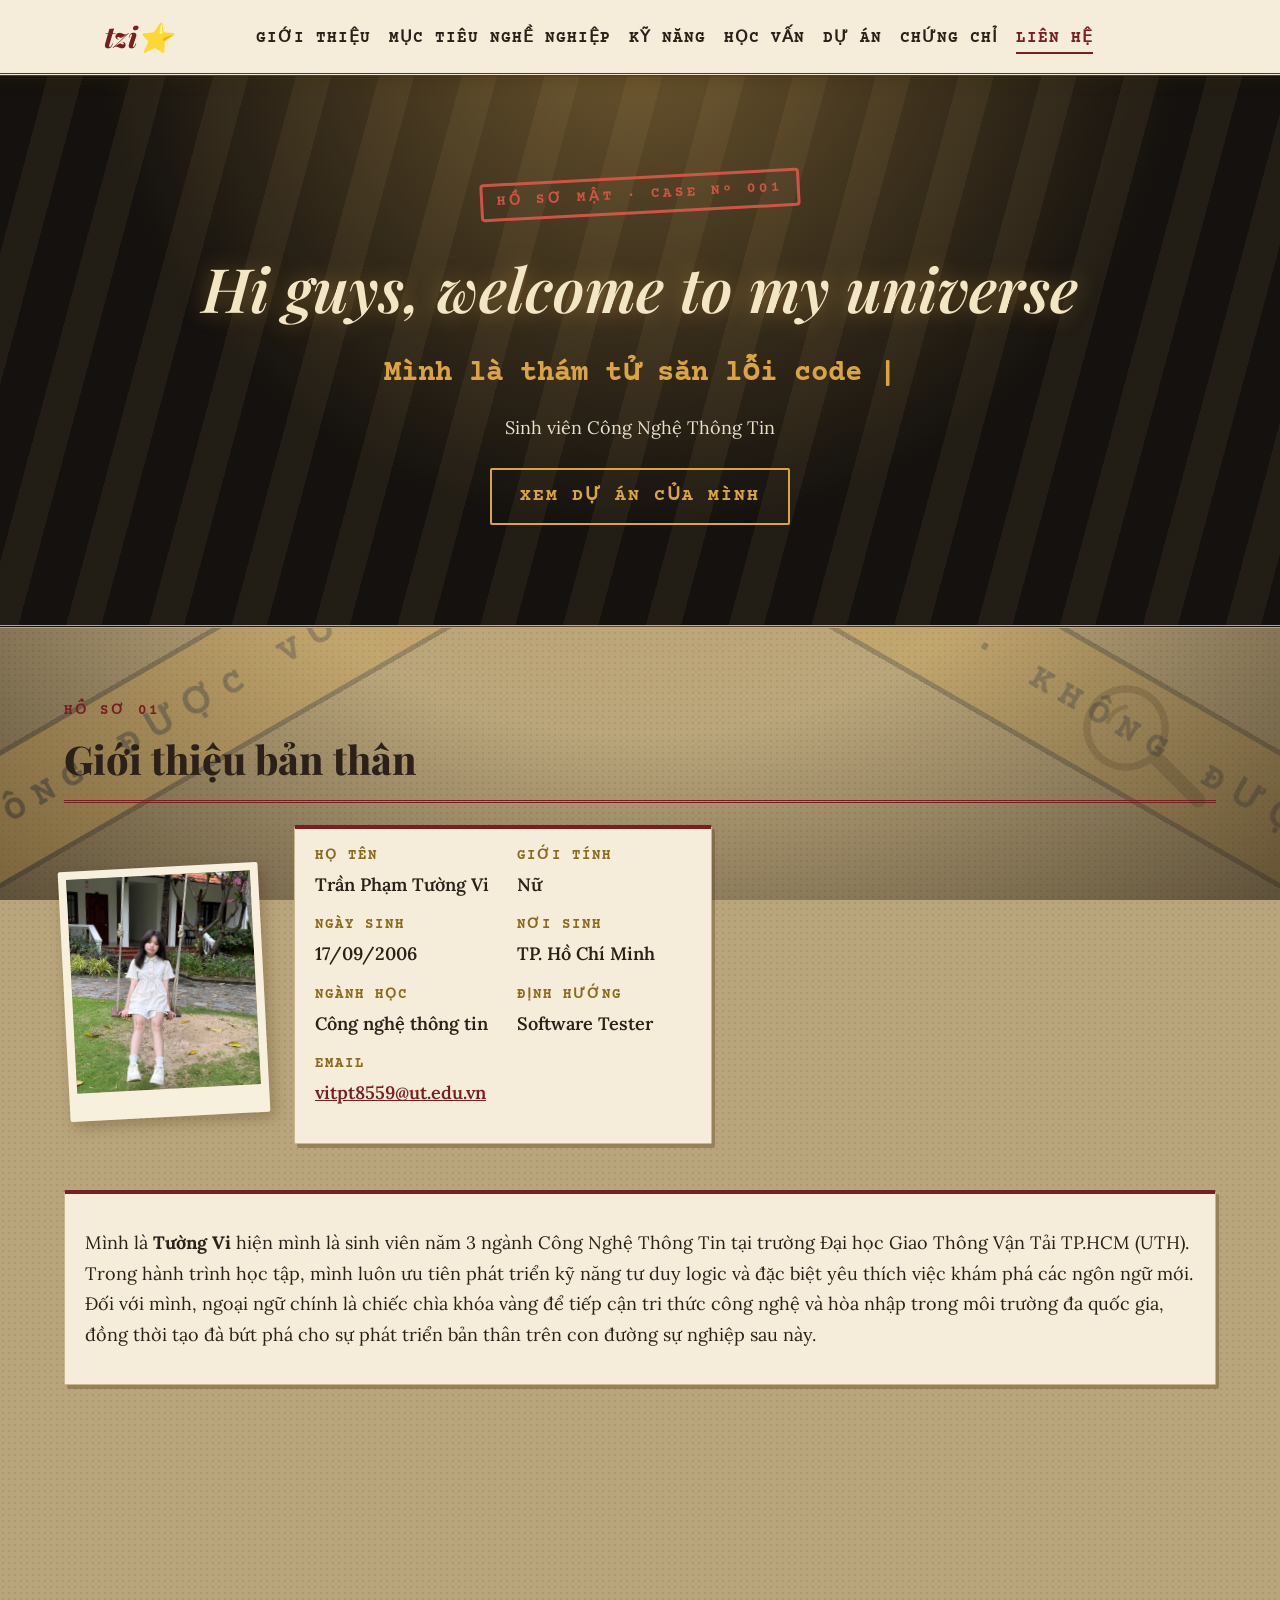
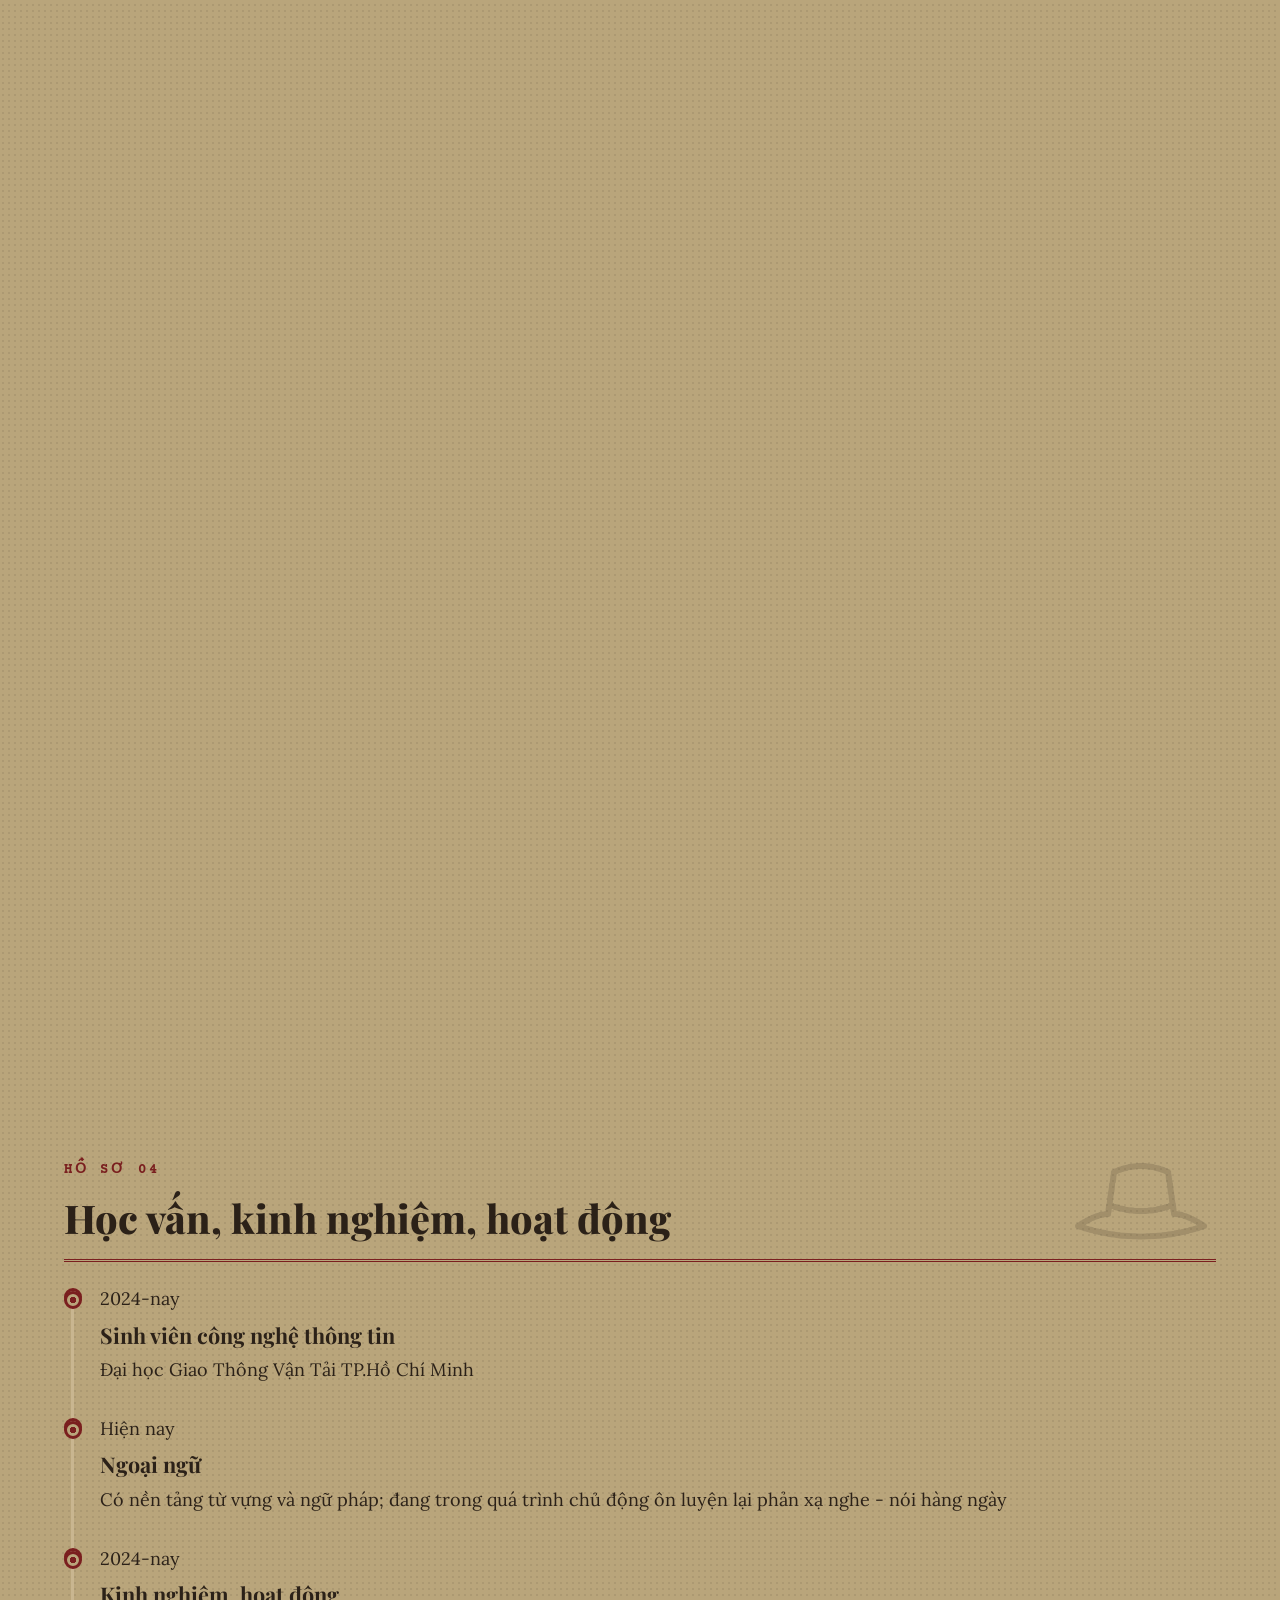
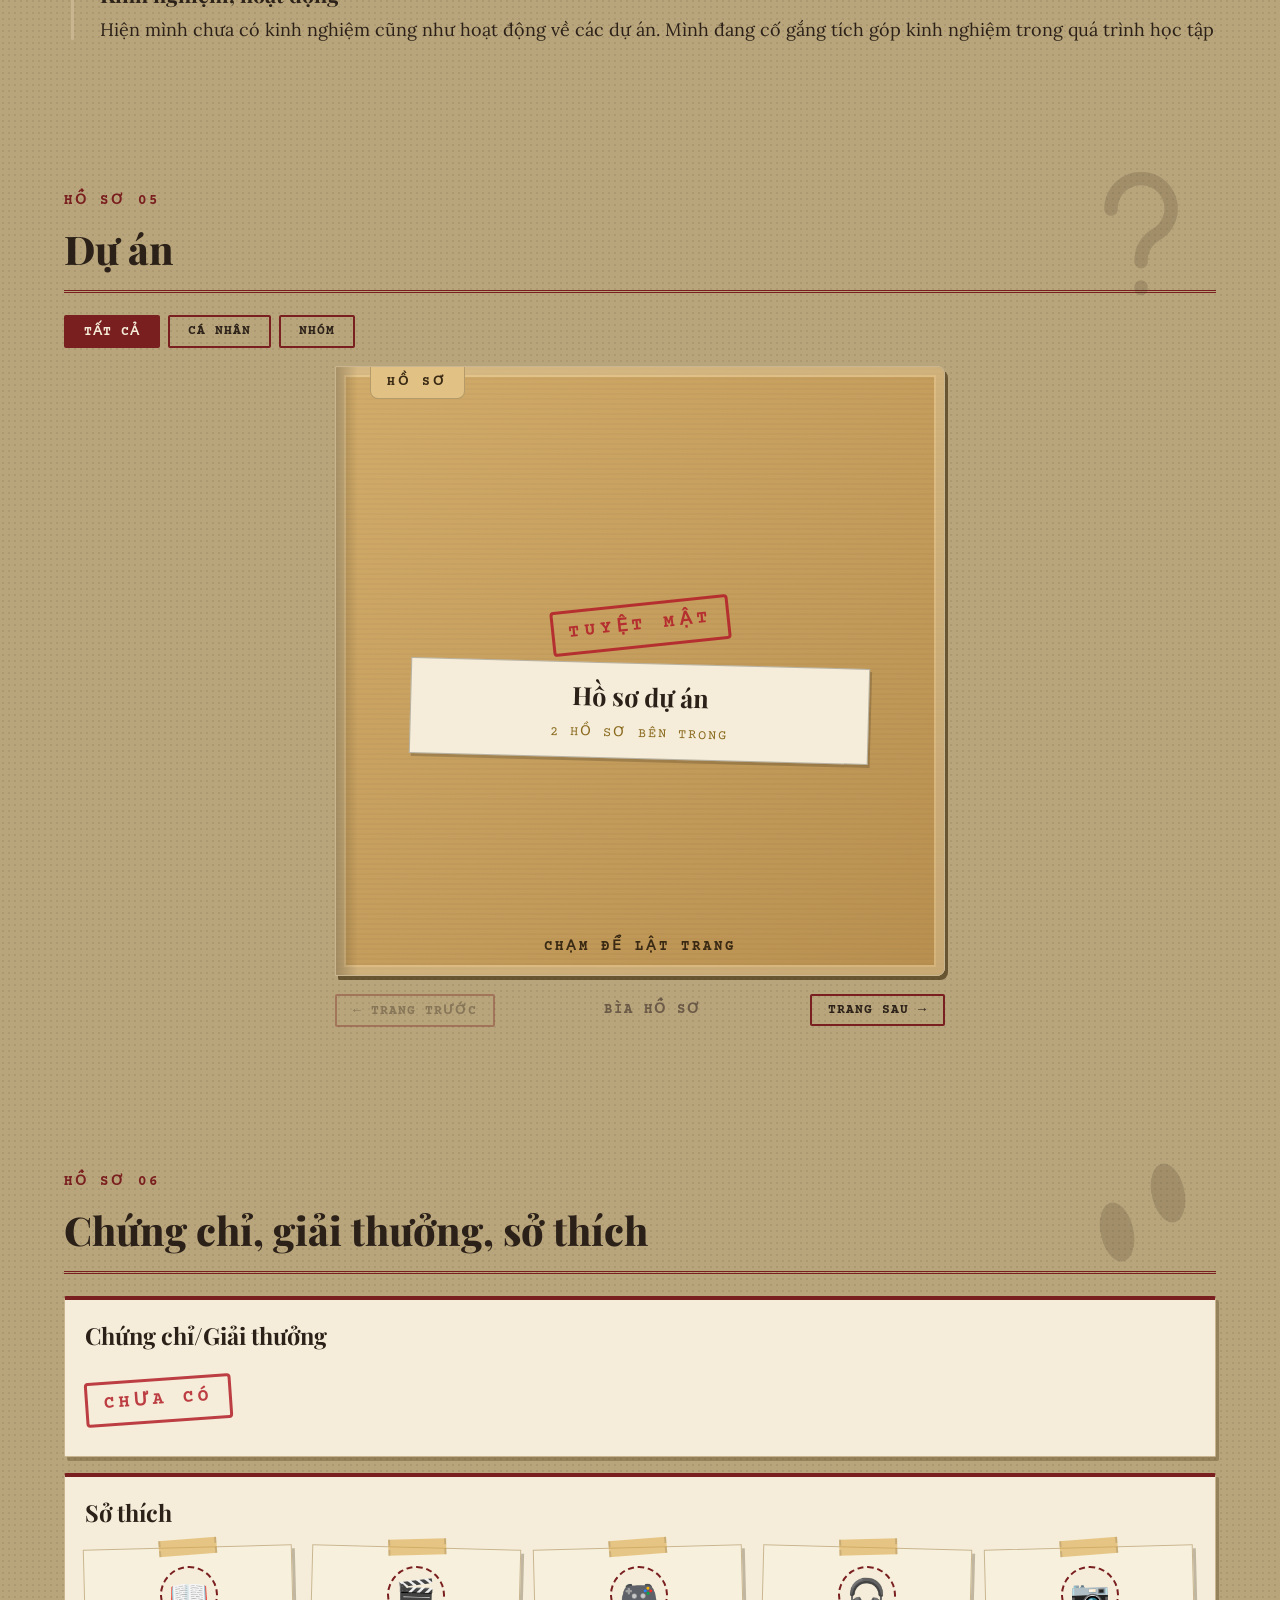
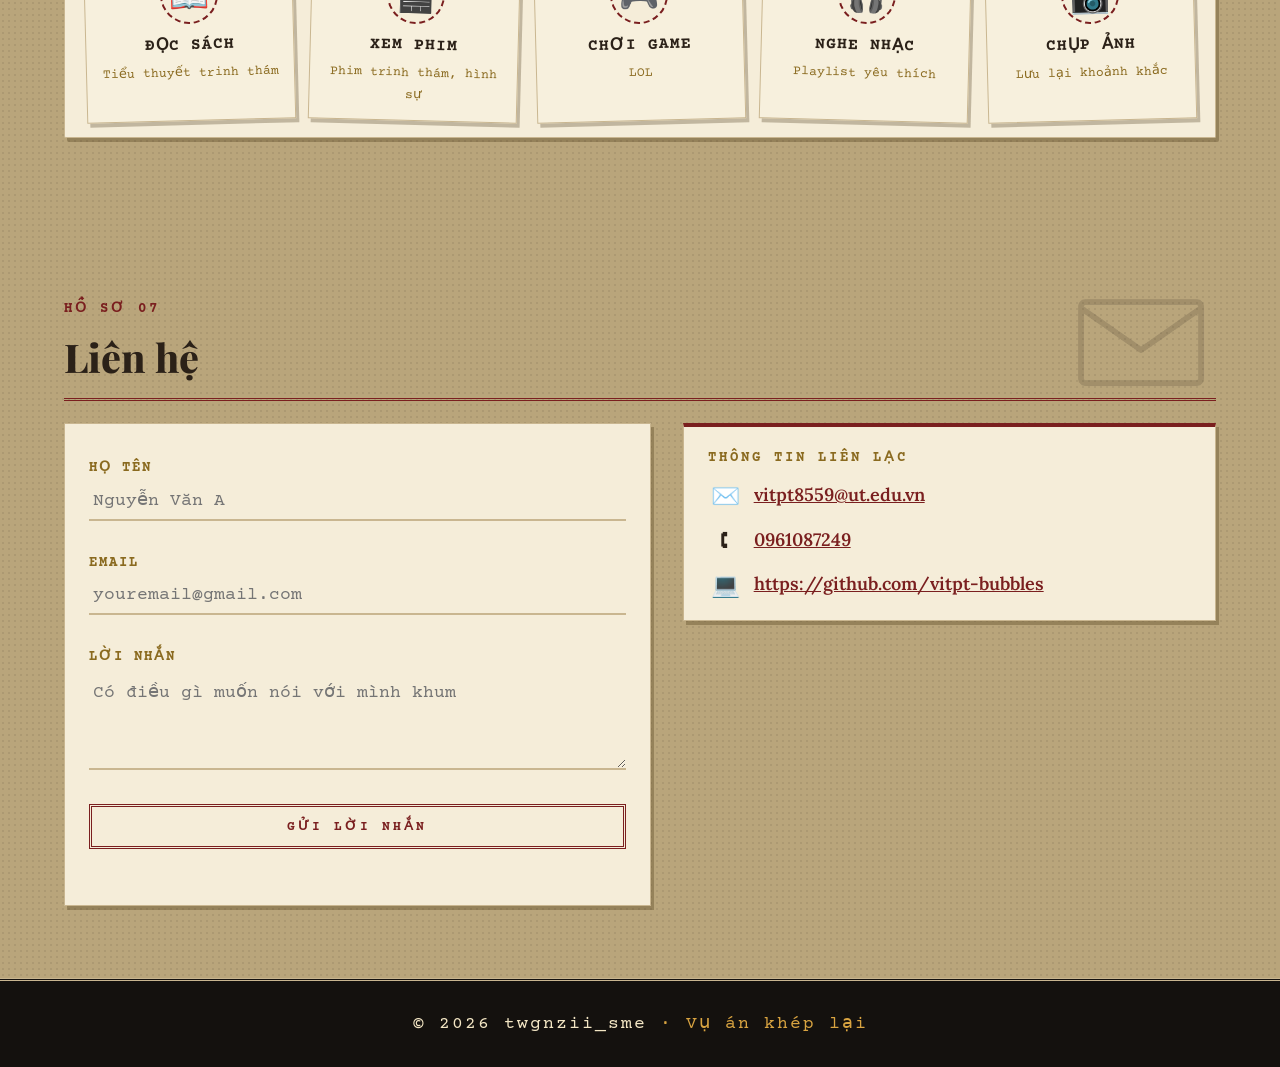
==== commit f5947b5b: "Ghi chú nội dung bạn vừa sửa" ====
--- a/index.html
+++ b/index.html
@@ -207,7 +207,7 @@
                                 </figure>
                             </div>
                             <p class="links">
-                                <a class="btn-source" href="https://github.com/vitpt-bubbles" target="_blank" rel="noopener">
+                                <a class="btn-source" href="https://github.com/vitpt-bubbles/Portfolio-c-nh-n" target="_blank" rel="noopener">
                                     <span class="bs-icon">&lt;/&gt;</span> Mã nguồn
                                 </a>
                             </p>
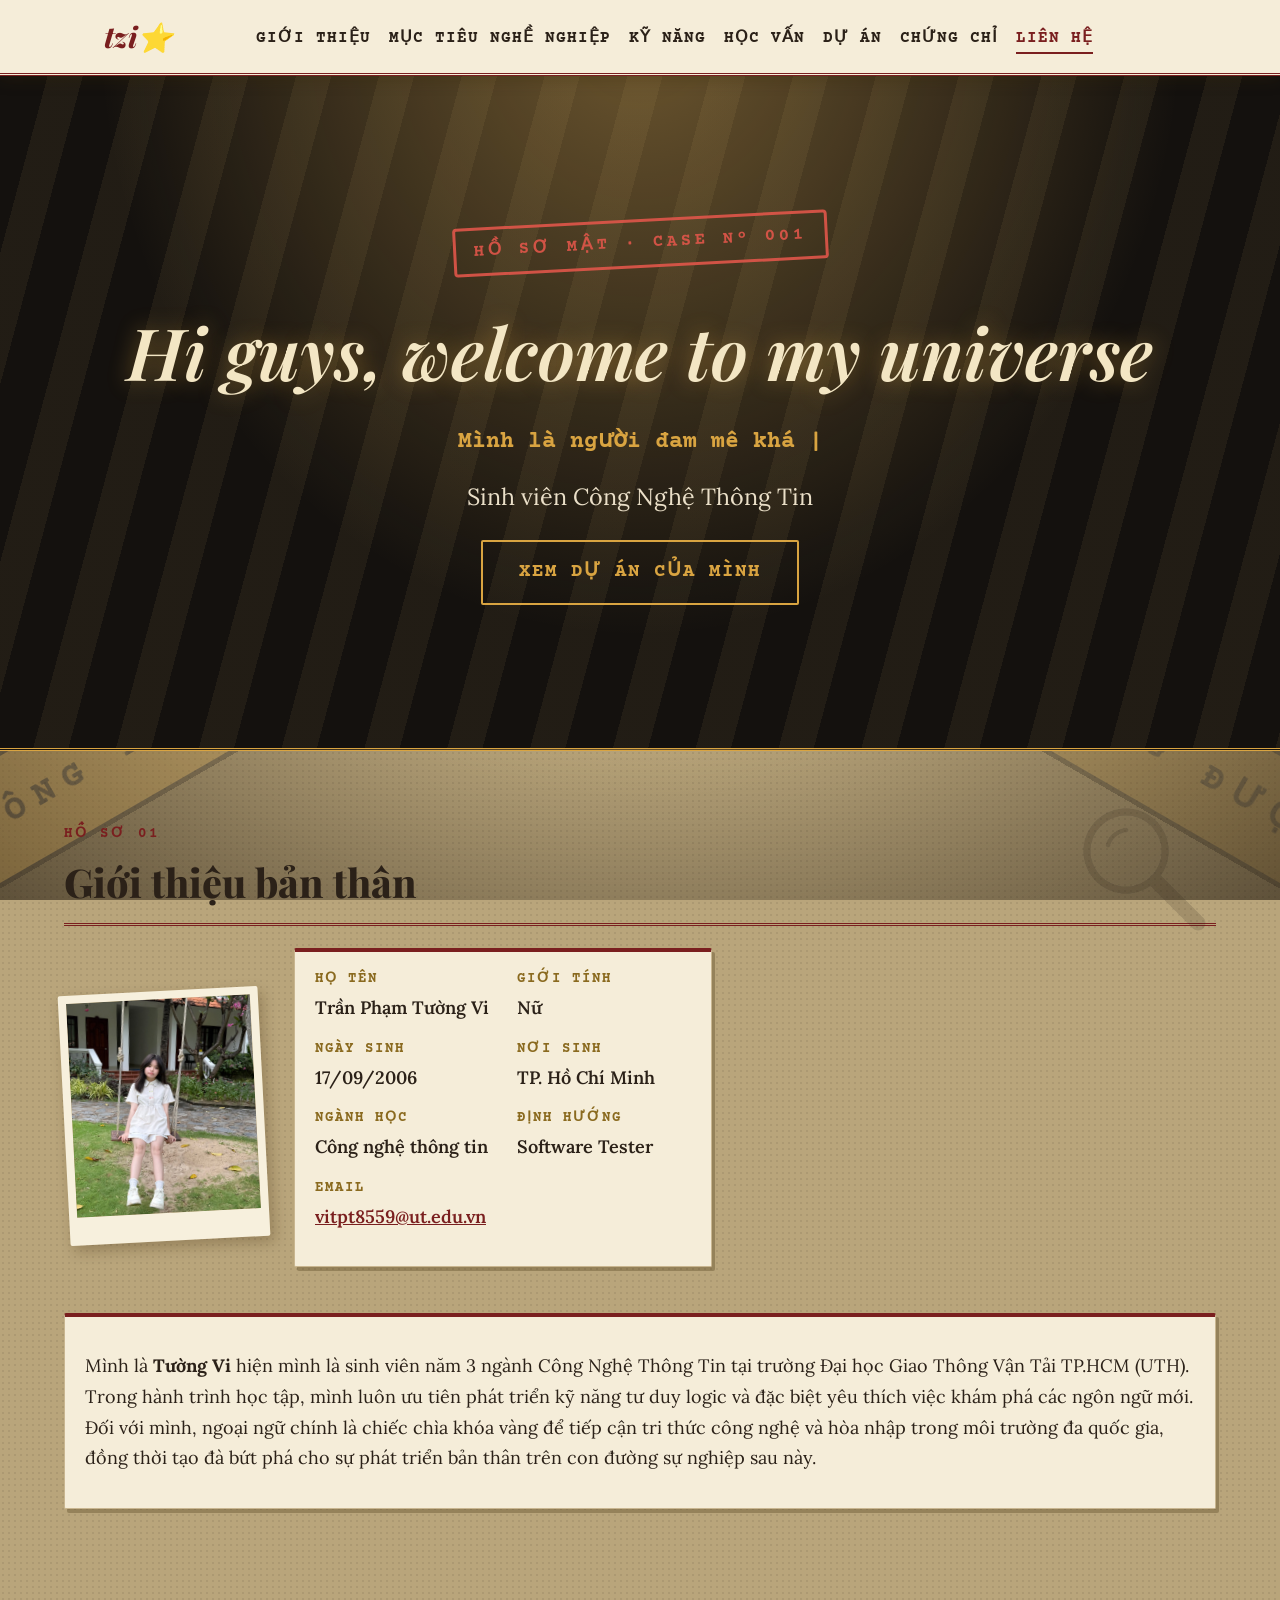
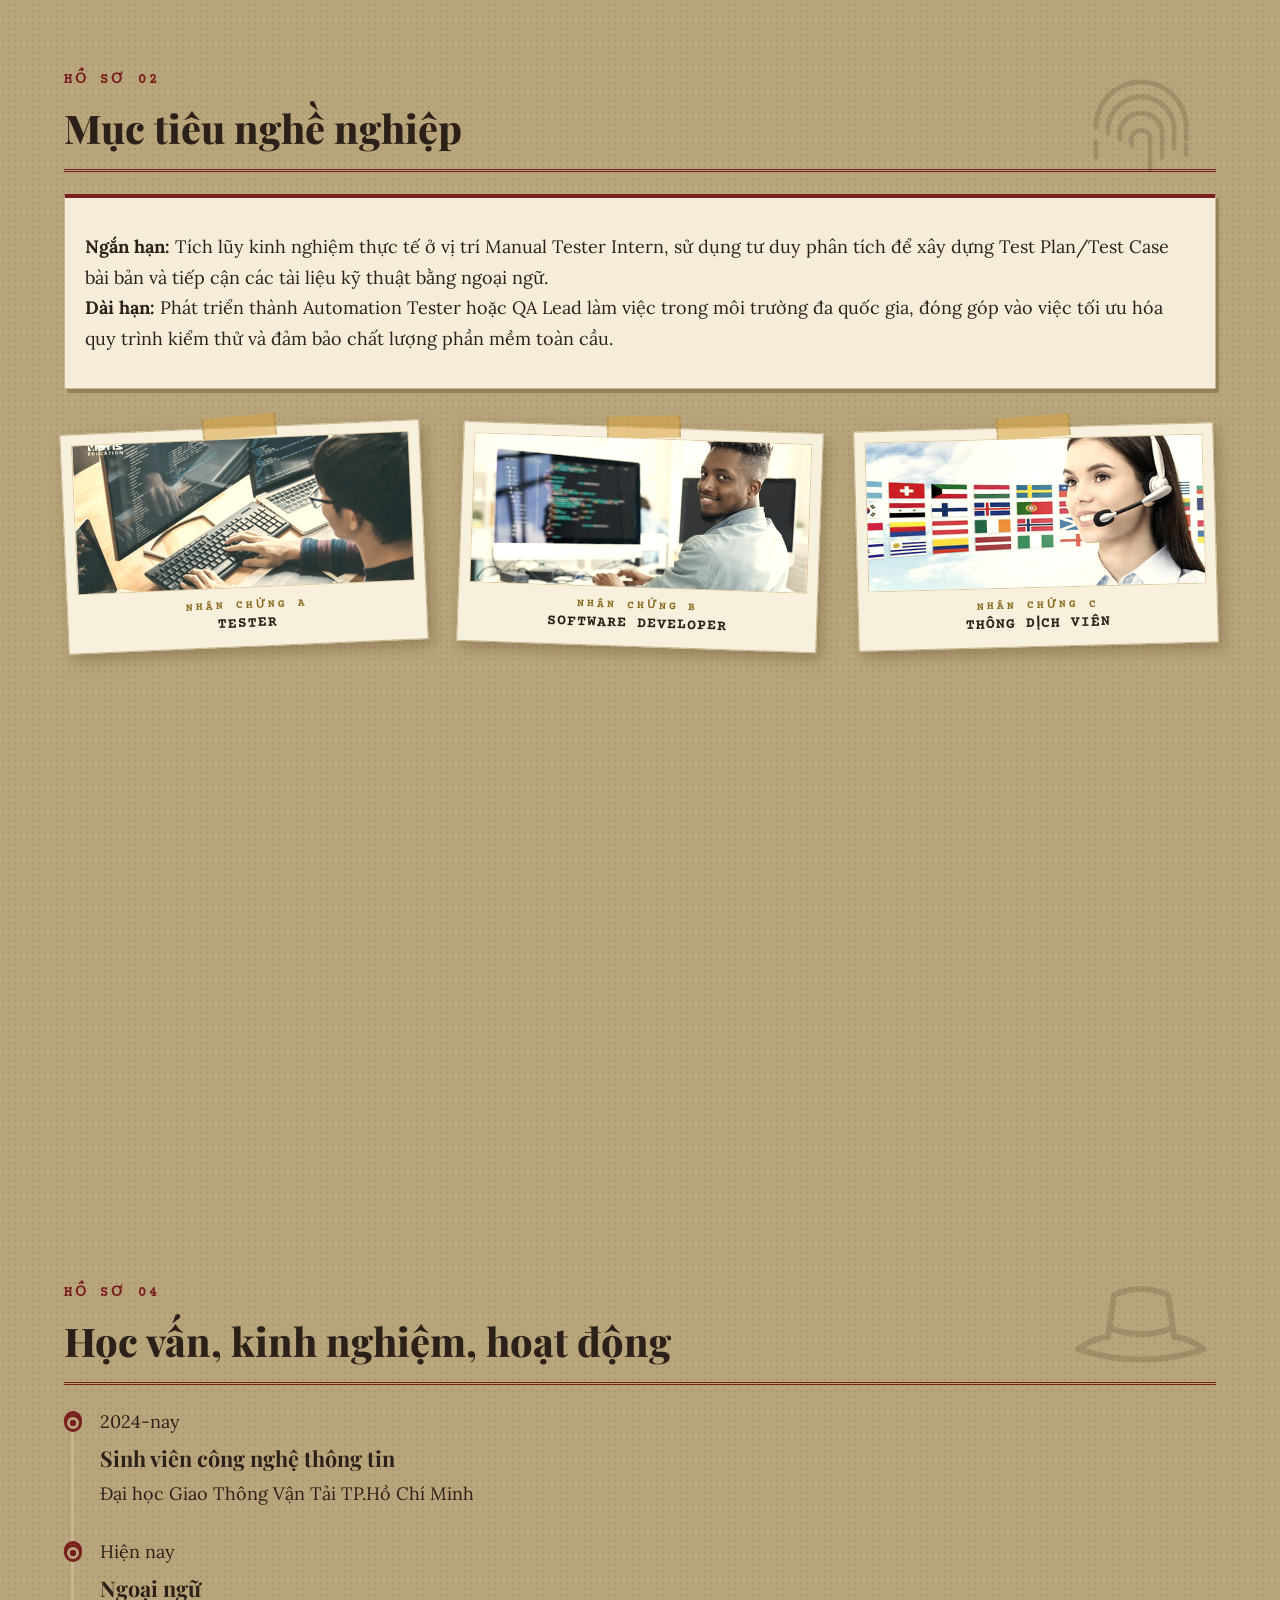
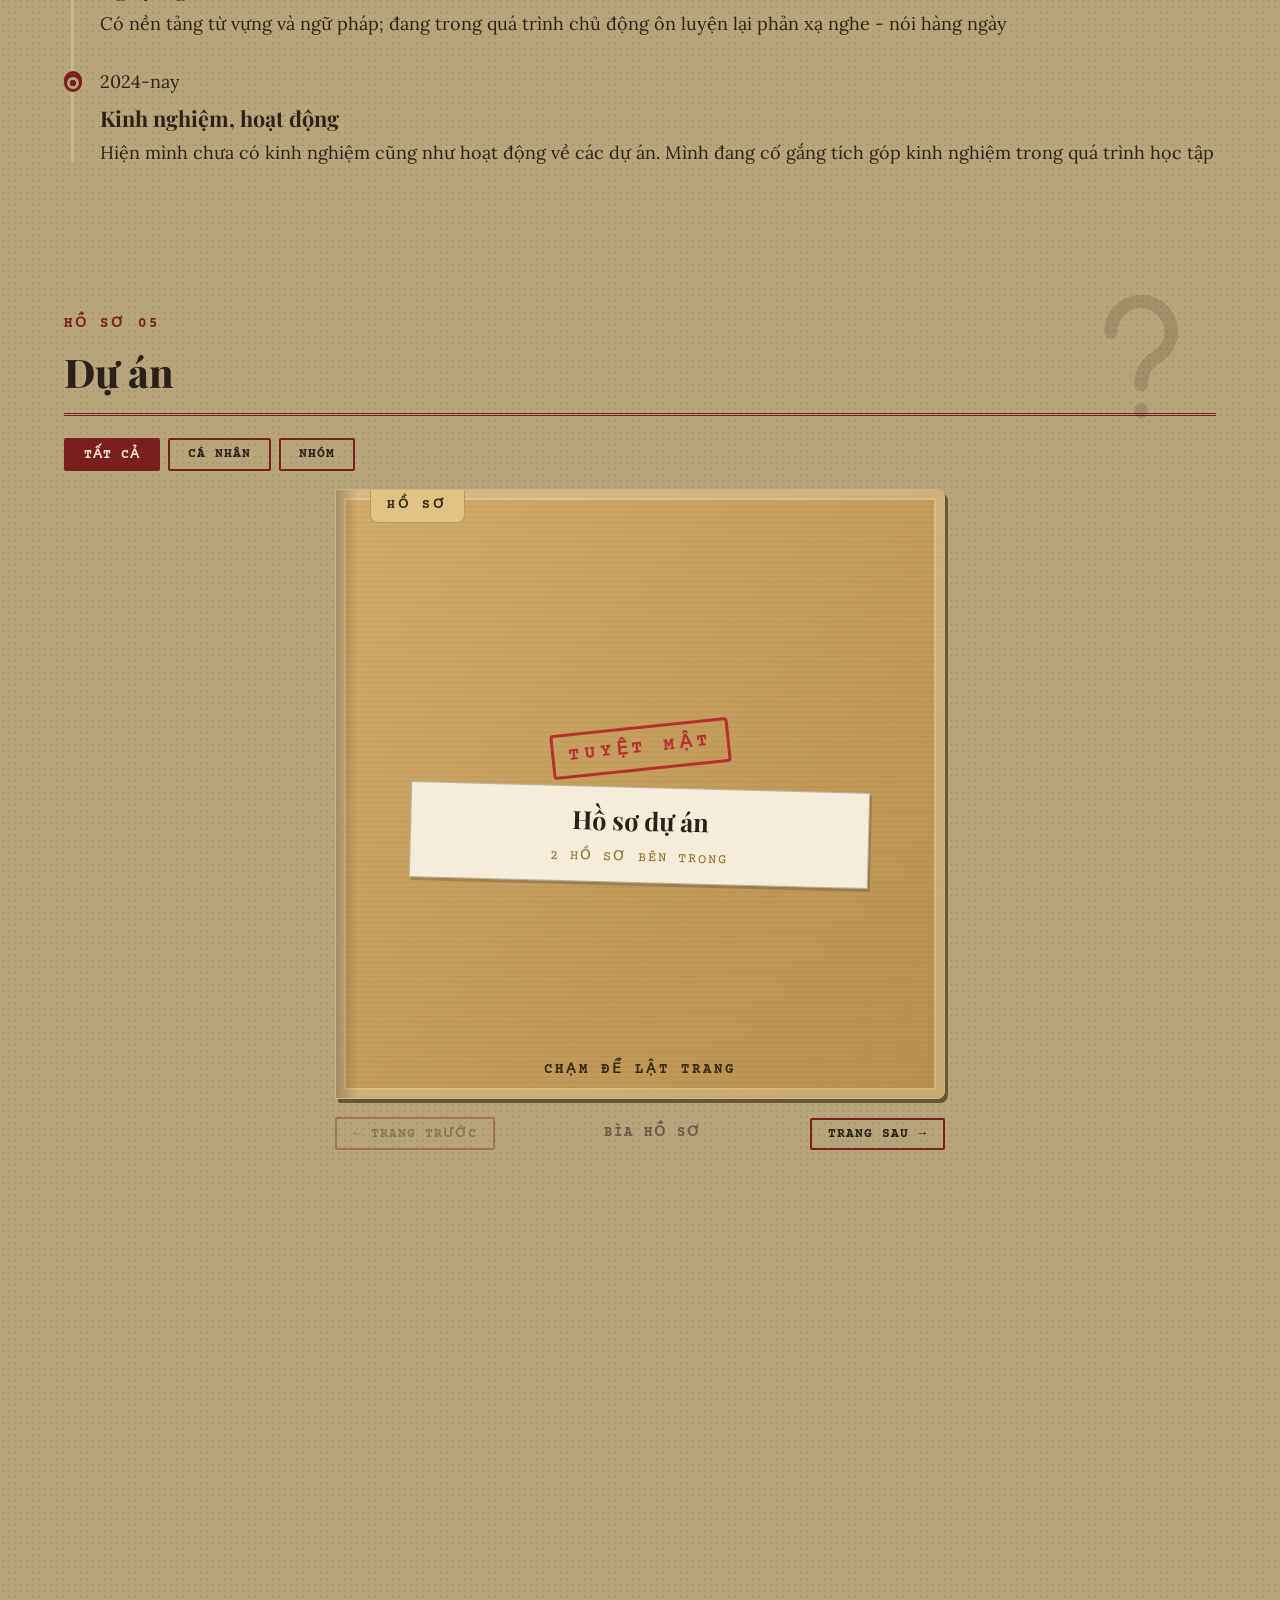
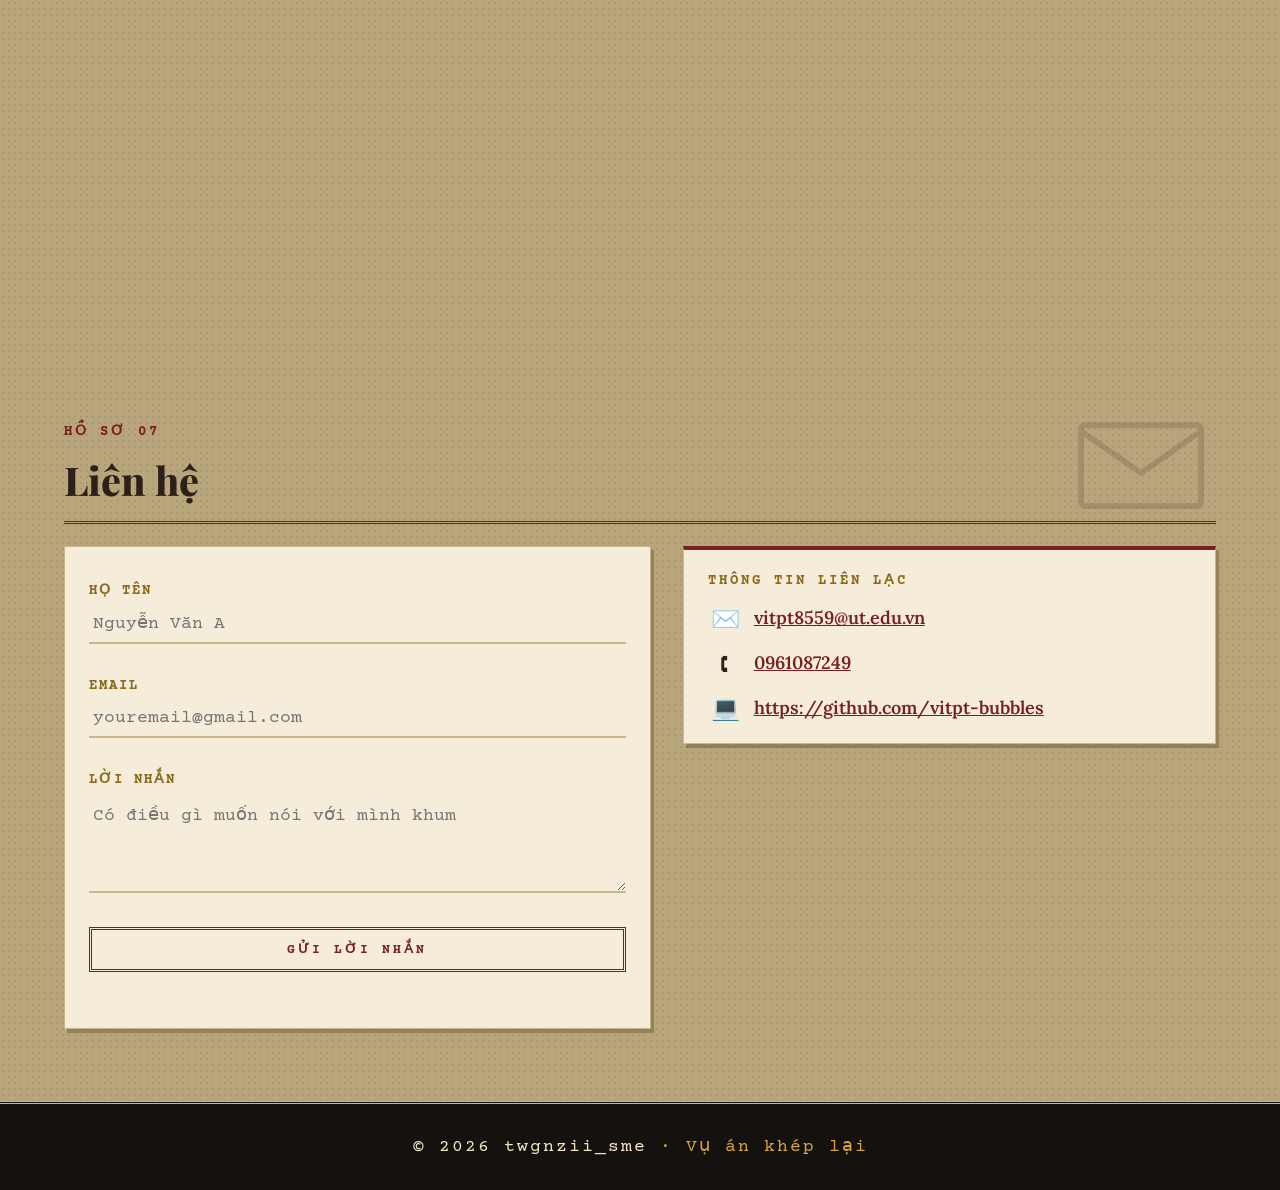
==== commit c92f9399: "Moi them noi dung" ====
--- a/index.html
+++ b/index.html
@@ -269,7 +269,7 @@
                     <ul class="hobbies">
                         <li><span class="hb-icon">📖</span><span class="hb-name">Đọc sách</span><small>Tiểu thuyết trinh thám</small></li>
                         <li><span class="hb-icon">🎬</span><span class="hb-name">Xem phim</span><small>Phim trinh thám, hình sự</small></li>
-                        <li><span class="hb-icon">🎮</span><span class="hb-name">Chơi game</span><small>LOL</small></li>
+                        <li><span class="hb-icon">🎮</span><span class="hb-name">Chơi game</span><small>LOL, giải đố</small></li>
                         <li><span class="hb-icon">🎧</span><span class="hb-name">Nghe nhạc</span><small>Playlist yêu thích</small></li>
                         <li><span class="hb-icon">📷</span><span class="hb-name">Chụp ảnh</span><small>Lưu lại khoảnh khắc</small></li>
                     </ul>
--- a/portfoliocanhan.css
+++ b/portfoliocanhan.css
@@ -149,7 +149,12 @@
 .banner {
   position:relative;
   overflow:hidden;
-  padding:100px 5%;
+  min-height: 75vh;
+  display:flex;
+  flex-direction: column;
+  align-items: center;
+  justify-content: center;
+  padding:130px 5%;
   text-align:center;
   color:#eadfc8;
   background:radial-gradient(ellipse at 50% -10%,rgba(255,200,100,.38),transparent 60%),#14110e;
@@ -172,10 +177,10 @@
   z-index:1;
   display:inline-block;
   margin-bottom:22px;
-  padding:4px 14px;
-  font-family:var(--type);
-  font-weight:700;
-  font-size:.8rem;
+  padding:7px 18px;
+  font-family:var(--type);
+  font-weight:700;
+  font-size:.95rem;
   letter-spacing:4px;
   color:#e0564a;
   border:3px solid #e0564a;
@@ -186,7 +191,7 @@
 .banner h1 {
   margin:0 0 10px;
   font-family:var(--head);
-  font-size:3.4rem;
+  font-size:clamp(2.2rem, 6vw, 4rem);
   font-style:italic;
   font-weight:600;
   color:#f3e6c4;
@@ -197,10 +202,11 @@
   max-width:900px;
   margin:0 auto 14px;
   animation:up .8s .2s both;
+  font-size: 1.3rem;
 }
 .typing-line {
   font-family:var(--type);
-  font-size:1.6rem;
+  font-size:clamp(1.2rem, 3.2vw, 2rem);
   font-weight:700;
   color:#d9a441;
 }
@@ -210,7 +216,7 @@
 .btn {
   display:inline-block;
   margin-top:10px;
-  padding:11px 28px;
+  padding:14px 36px;
   font-family:var(--type);
   font-weight:700;
   text-transform:uppercase;
@@ -220,6 +226,7 @@
   border:2px solid #d9a441;
   border-radius:2px;
   transition:background .2s,color .2s,transform .2s;
+  font-size:1.06rem;
 }
 .btn:hover {
   background:#d9a441;
@@ -972,7 +979,6 @@
     display:block;
     padding:10px 0;
   }
-  .banner h1{font-size:1.8rem;}
   .about{
     justify-content:center;
     text-align:center;
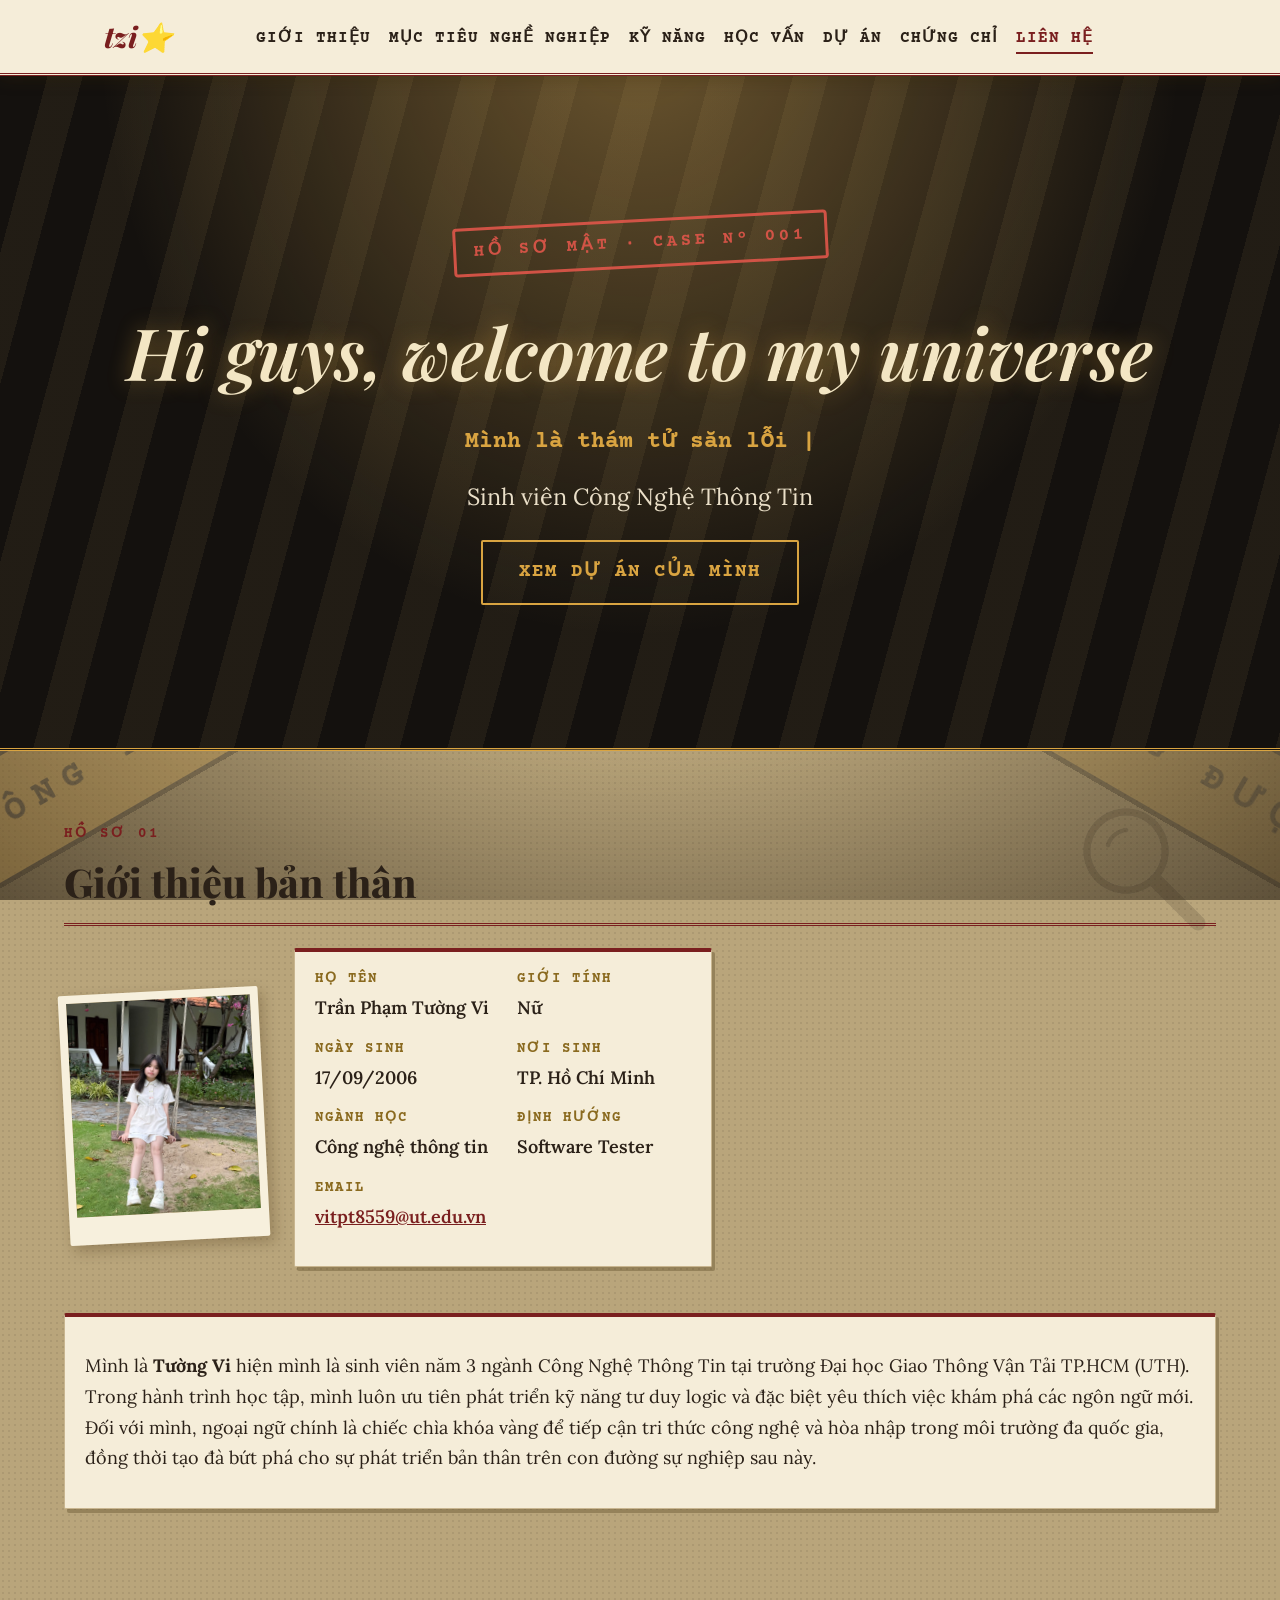
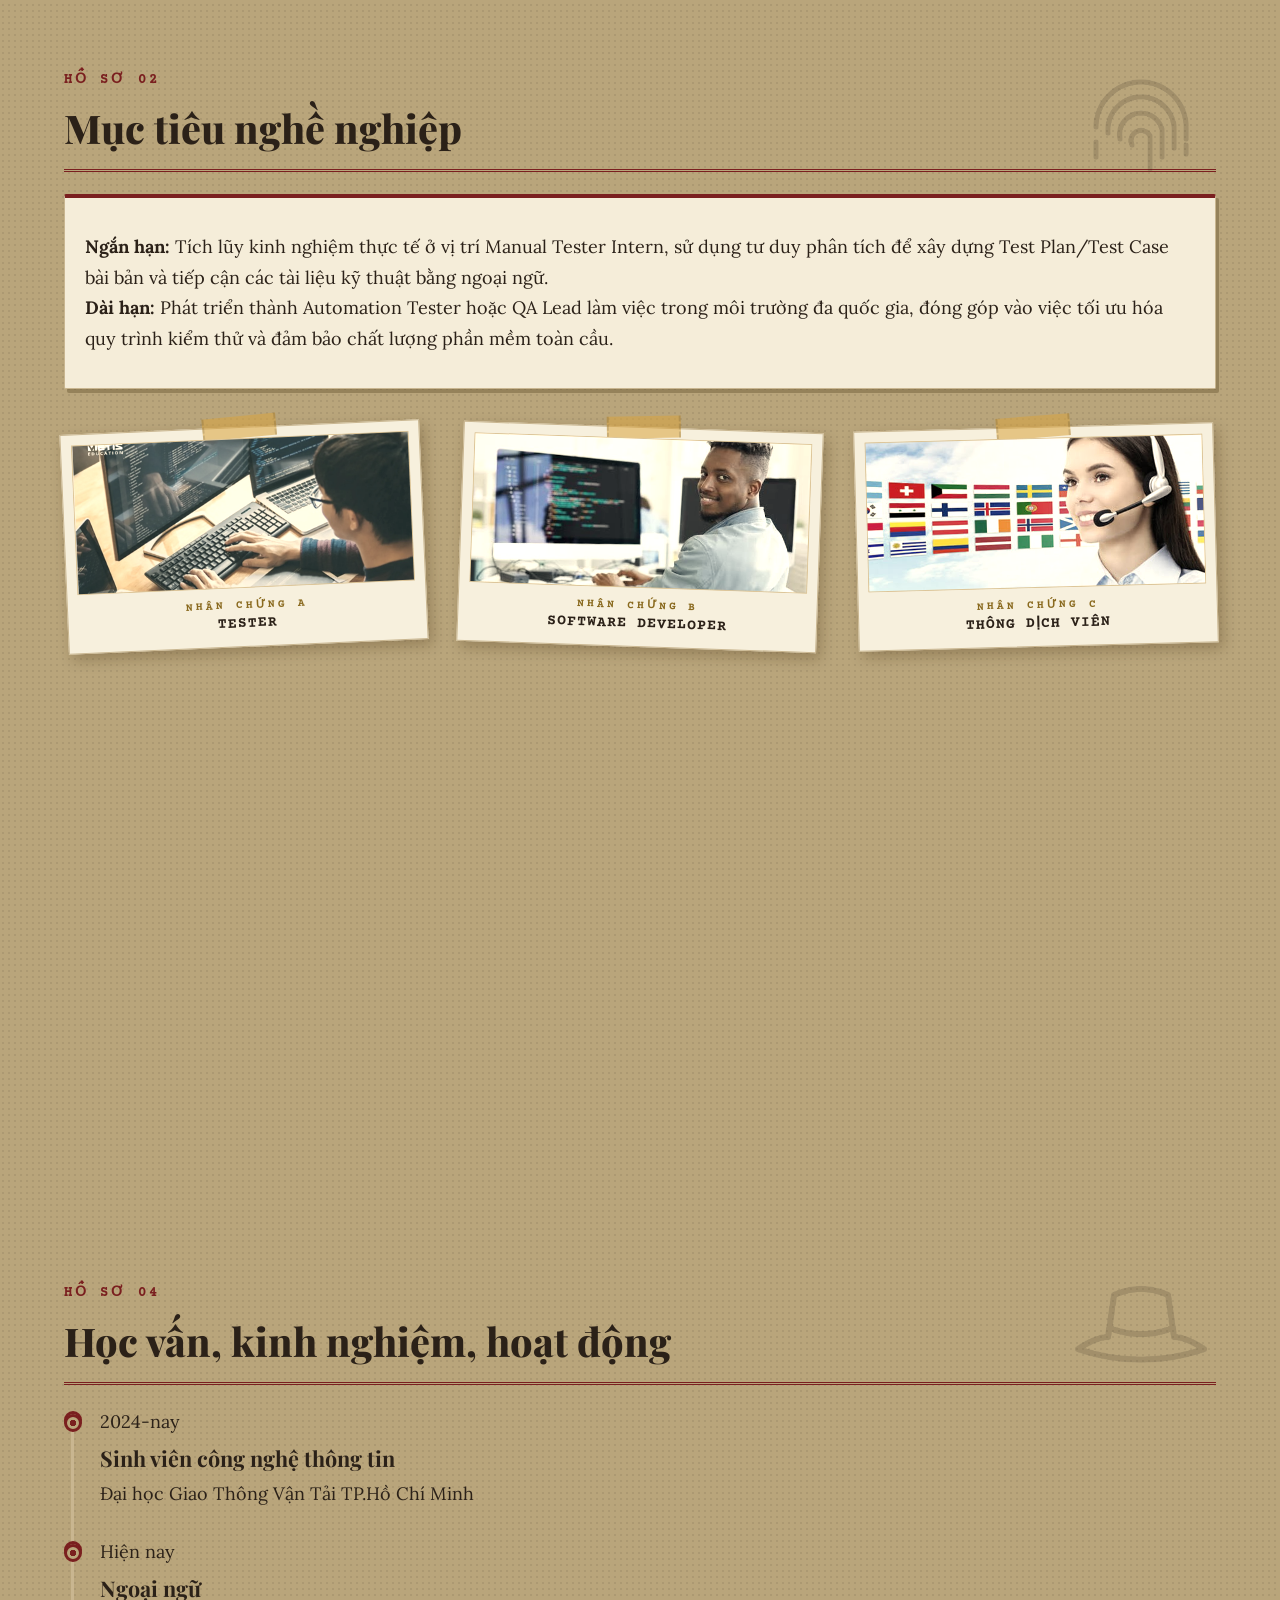
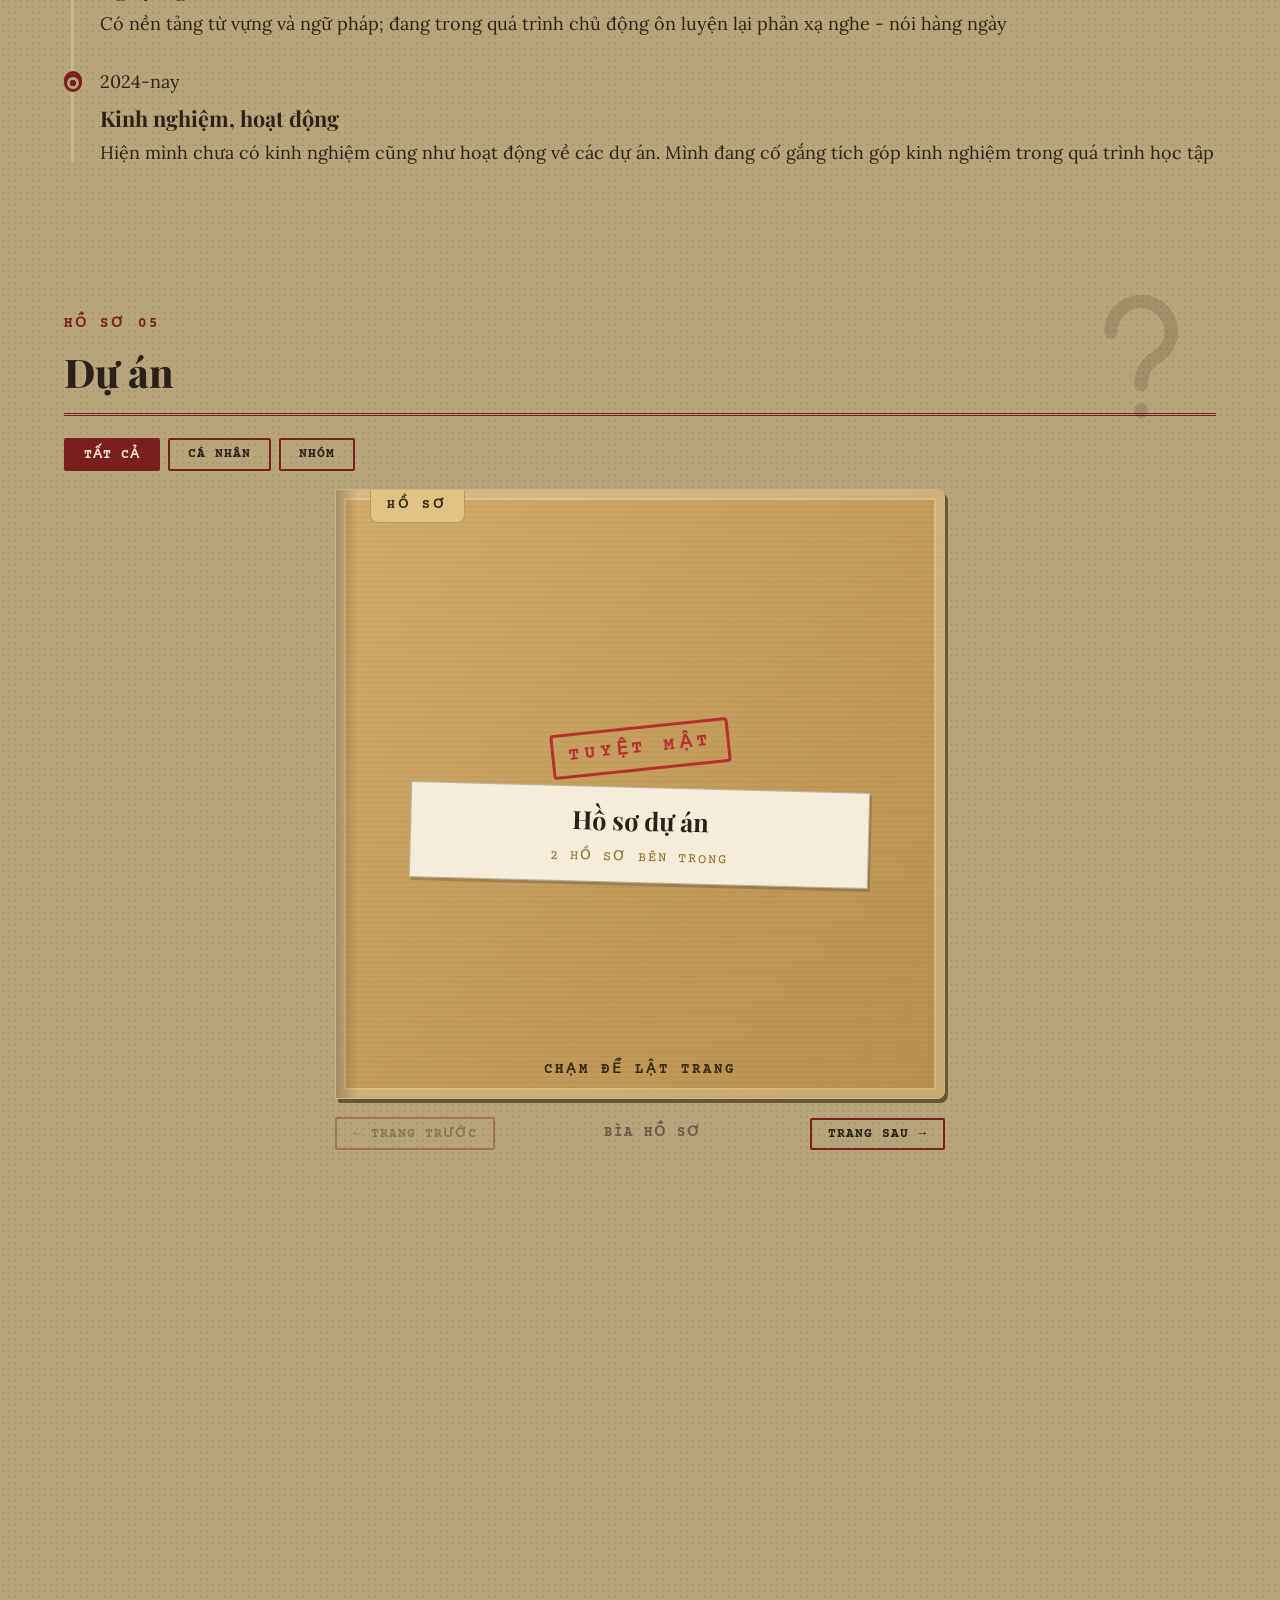
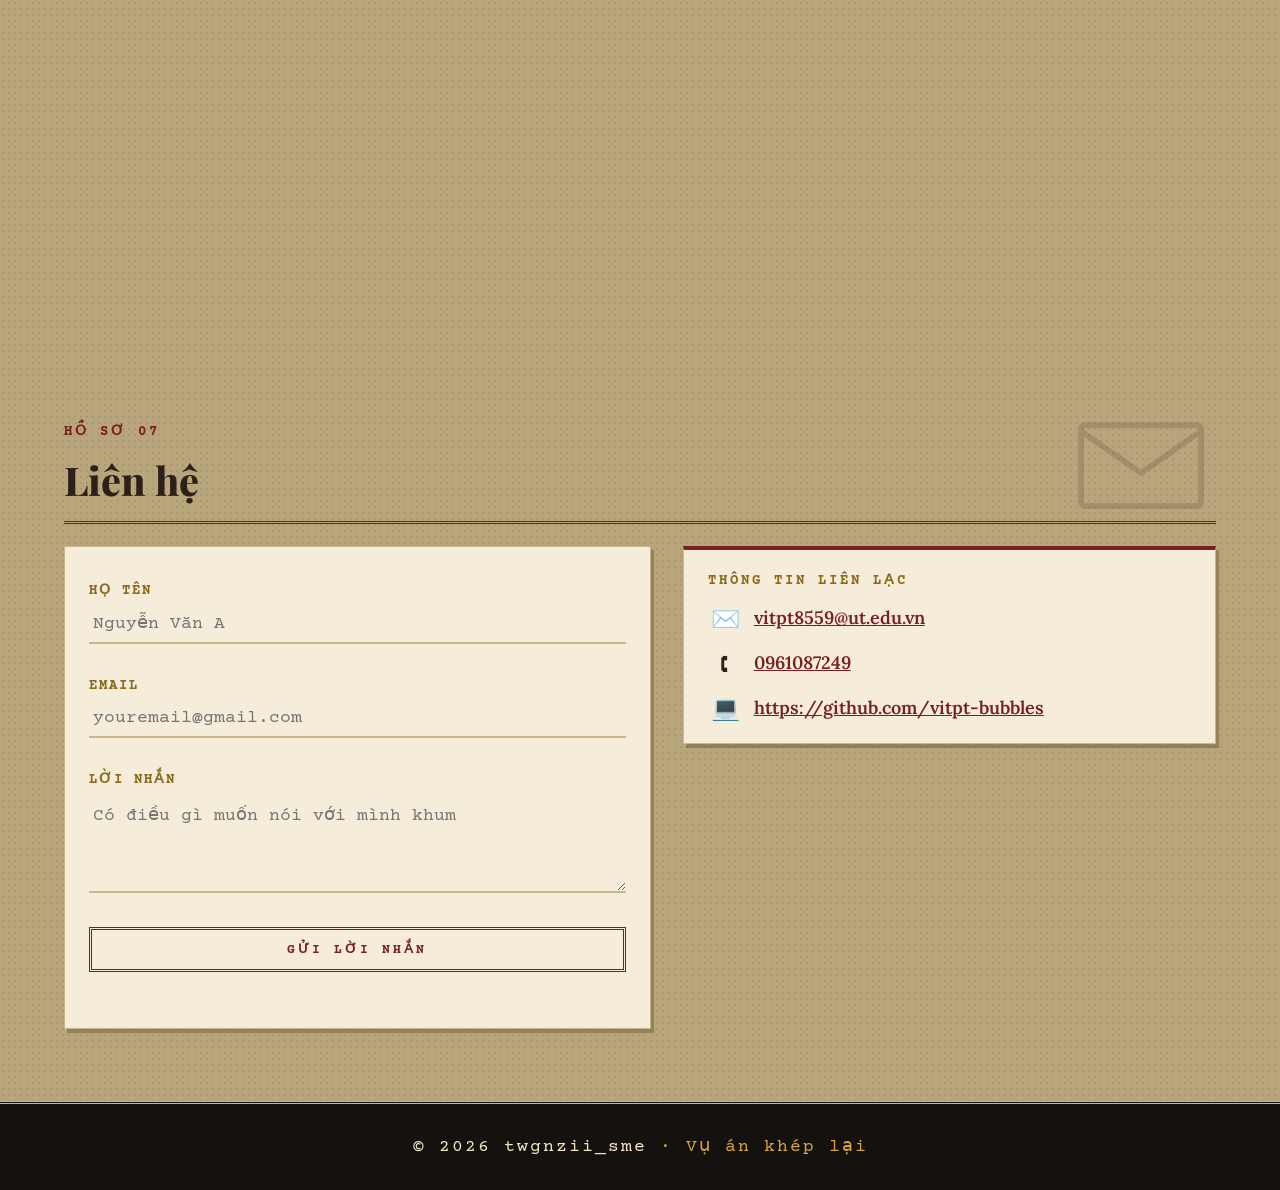
==== commit 1ad699f4: "sua lang=vi" ====
--- a/index.html
+++ b/index.html
@@ -1,5 +1,5 @@
 <!DOCTYPE html>
-<html lang="vie">
+<html lang="vi">
     <head>
         <meta charset="UTF-8">
         <meta name="viewport" content="width=device-width , initial-scale=1">
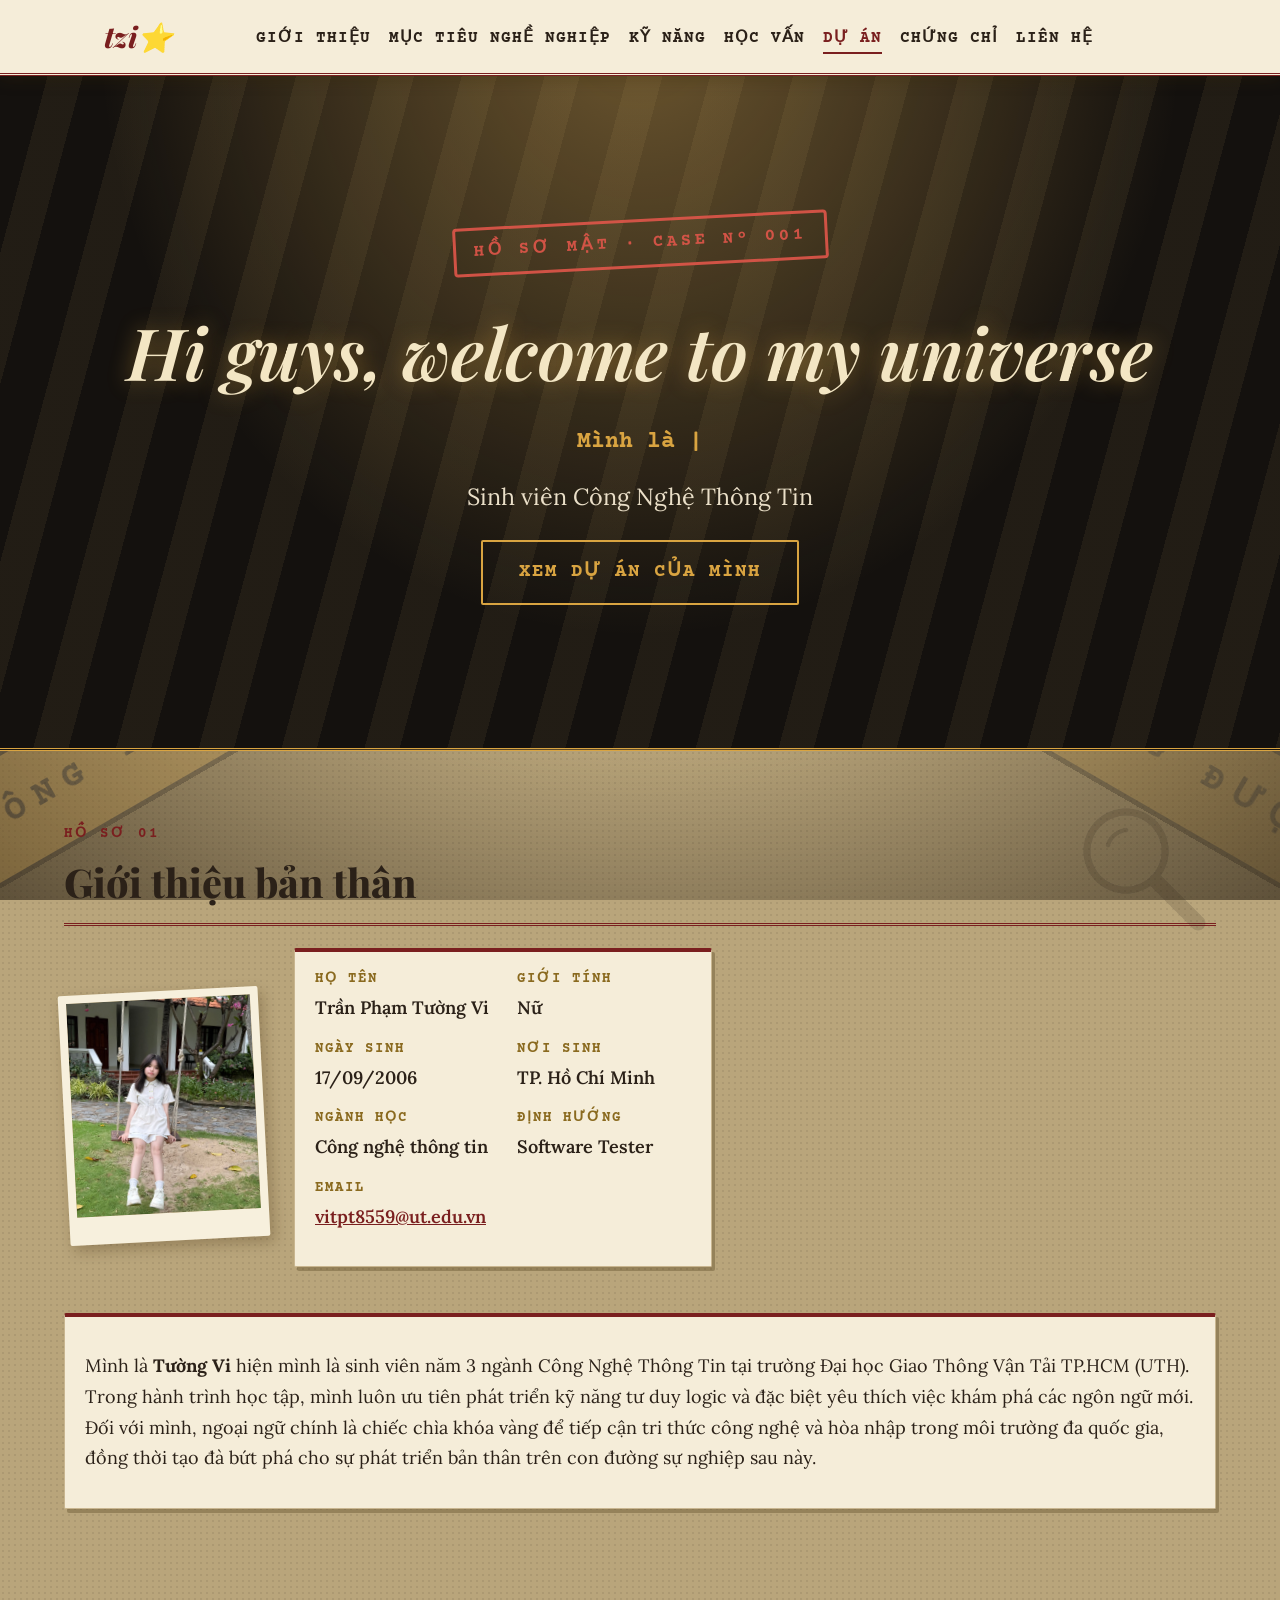
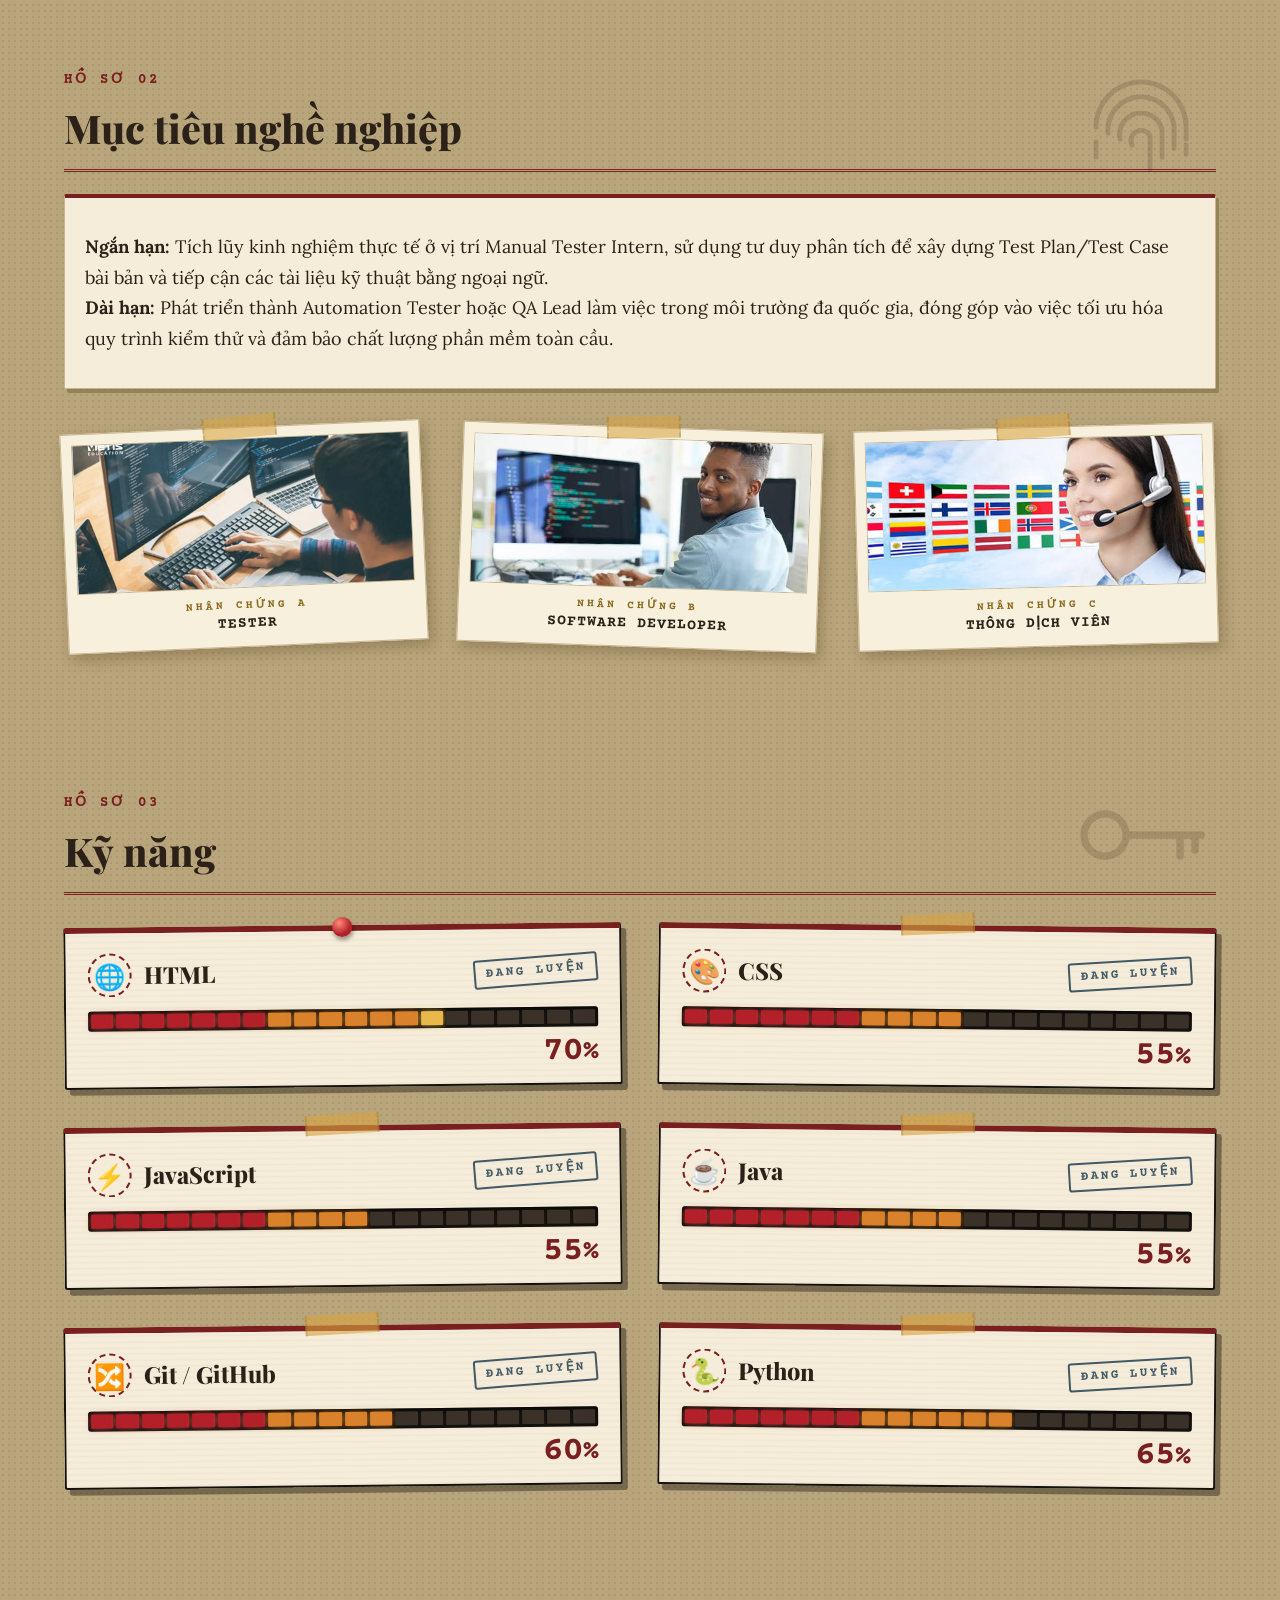
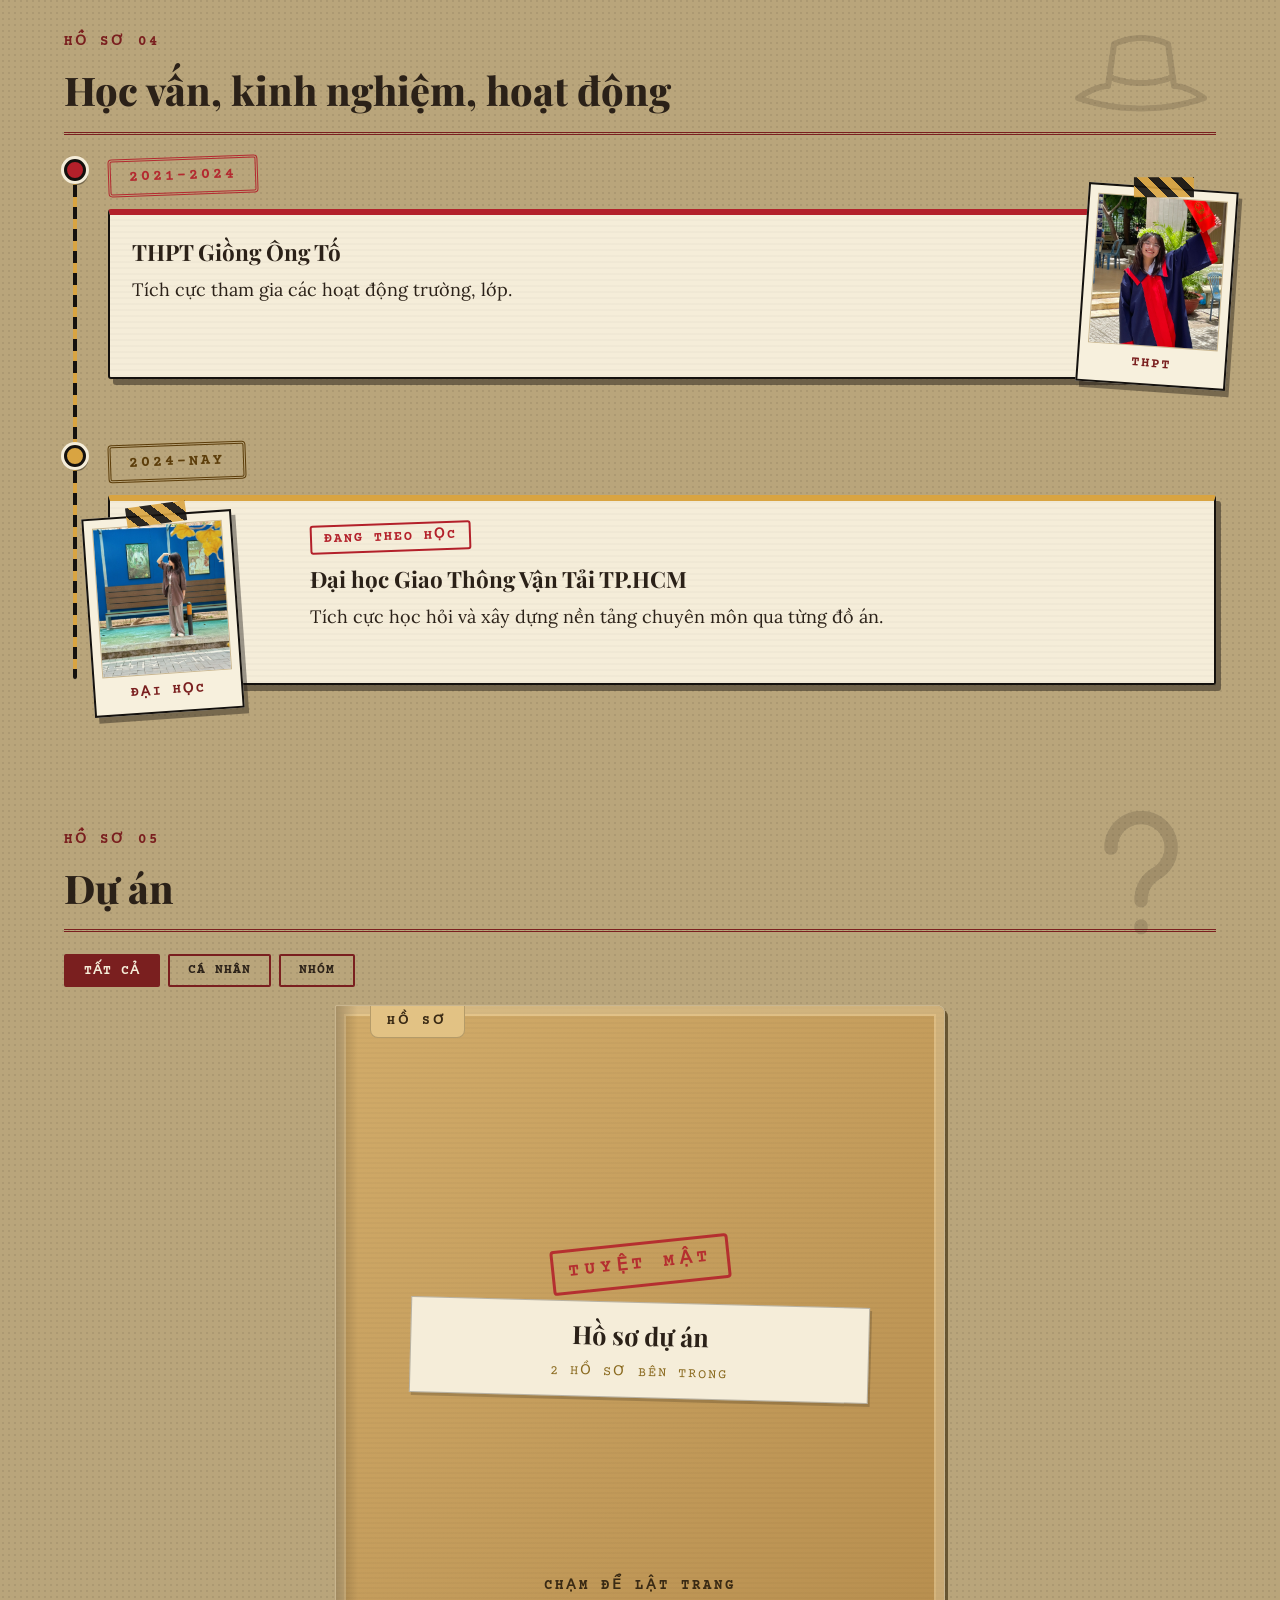
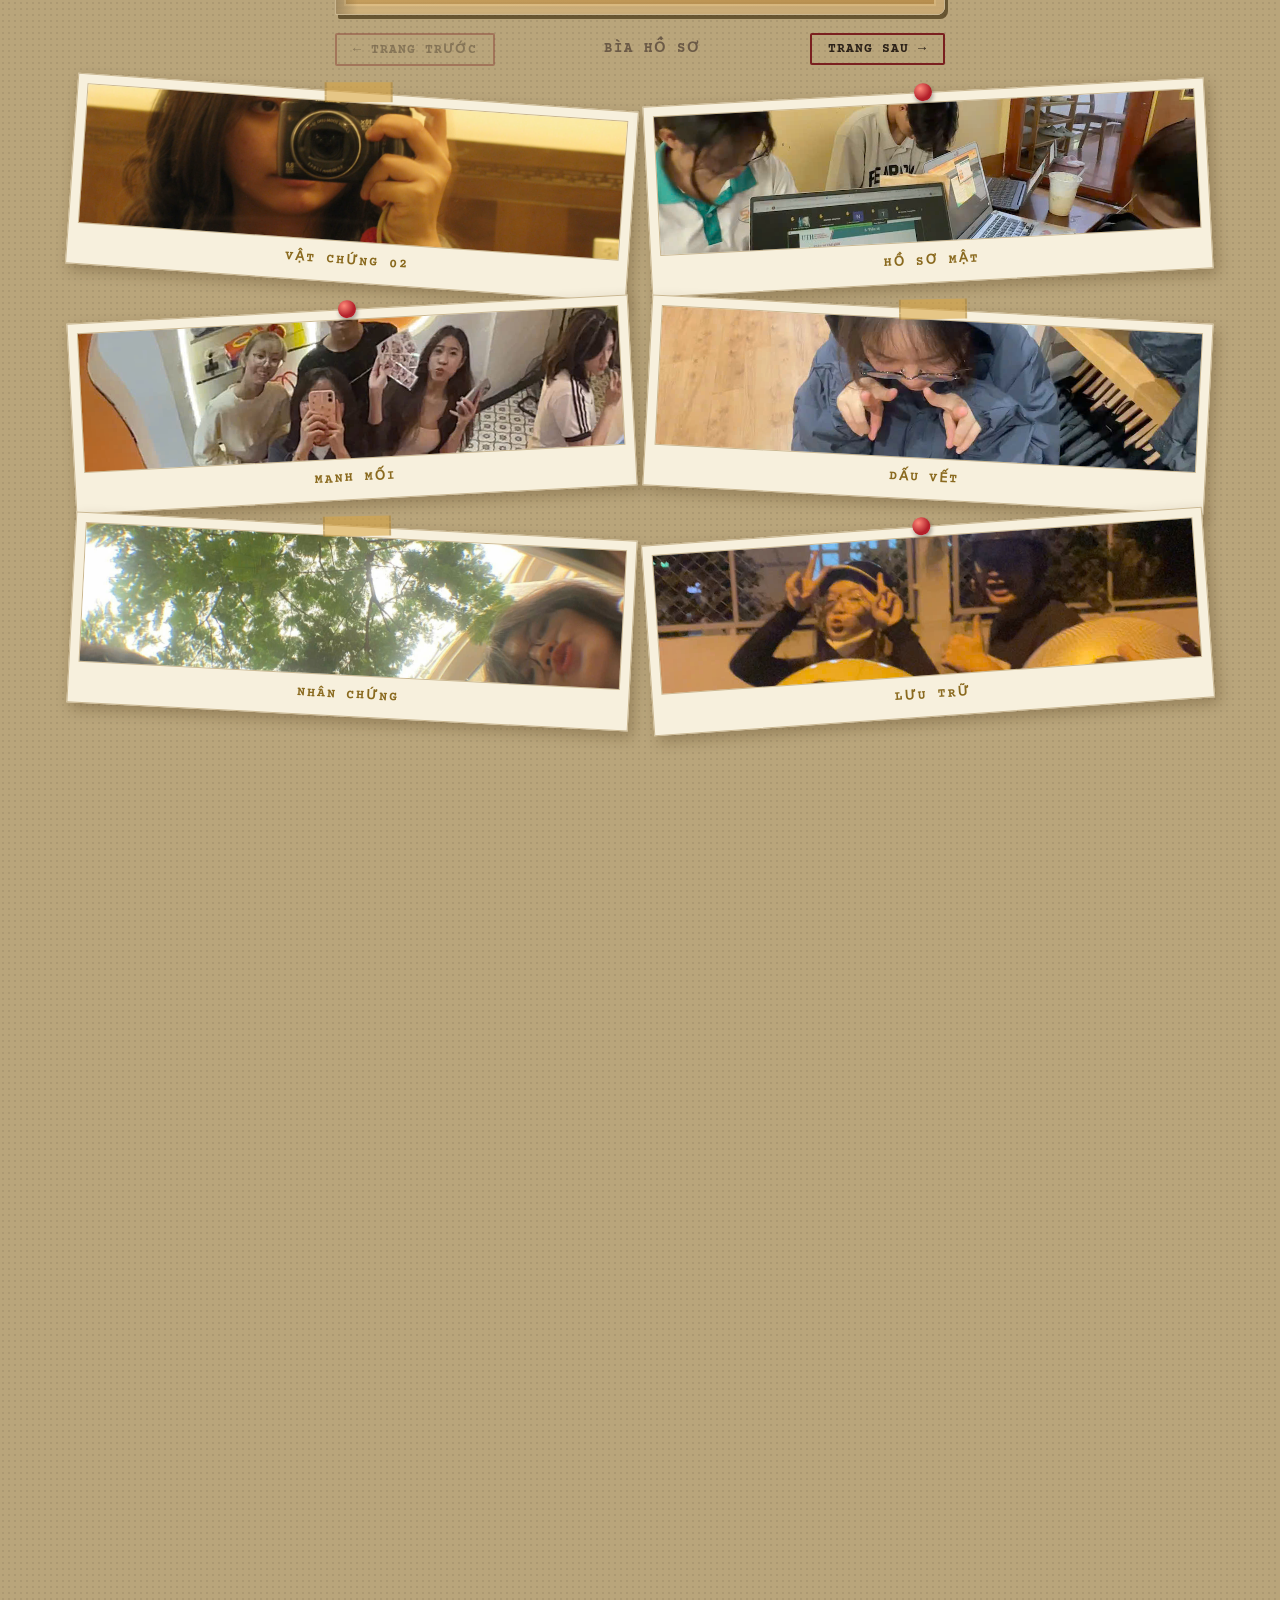
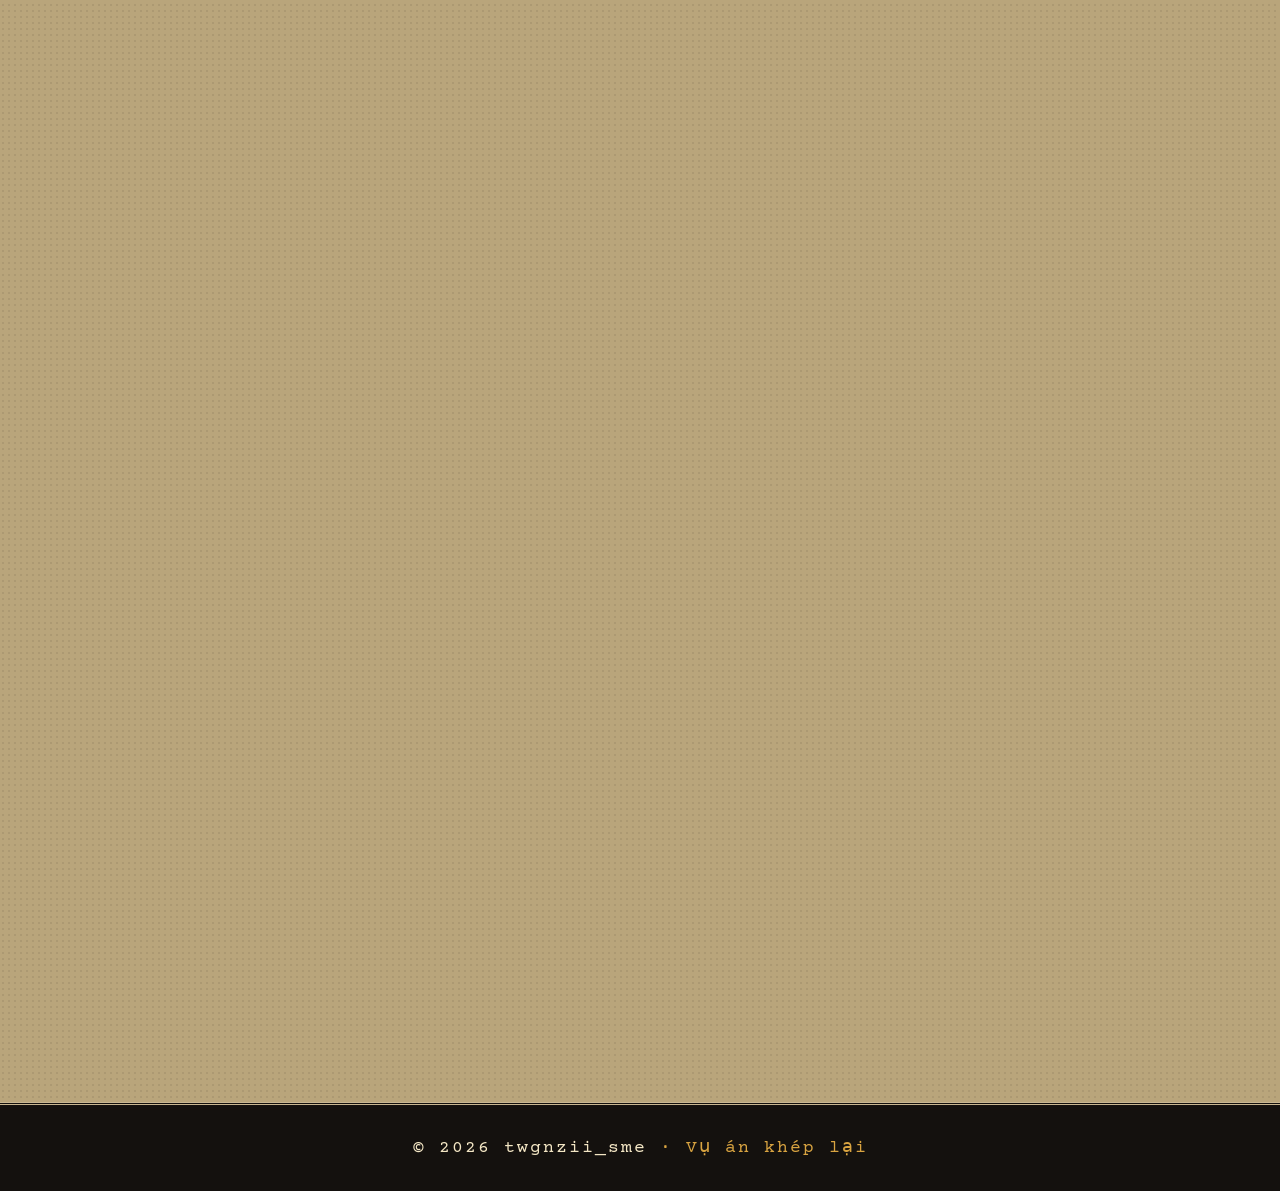
==== commit 51be5b19: "da chinh sua hoan chinh" ====
--- a/index.html
+++ b/index.html
@@ -68,7 +68,7 @@
                 </article>
                 <div class="nganh">
                     <figure class="nganh-item">
-                        <img src="images/tester.png" alt="Kiểm thử phần mềm">
+                        <img src="images/tester.png" alt="Tester">
                         <figcaption>
                             <small>Nhân chứng A</small>
                             Tester 
@@ -82,7 +82,7 @@
                         </figcaption>
                     </figure>
                     <figure class="nganh-item">
-                        <img src="images/phiên dịch.jfif" alt="Ngôn ngữ và thông dịch">
+                        <img src="images/phiên dịch.jfif" alt="Thông dịch viên">
                         <figcaption>
                             <small>Nhân chứng C</small>
                             Thông dịch viên
@@ -122,22 +122,28 @@
             <section id="hoc-van" class="reveal">
                 <h2>Học vấn, kinh nghiệm, hoạt động</h2>
                 <div class="timeline">
-                    <div class="tl-item">
-                        <span class="tl-item">2024-nay</span>
-                        <h3>Sinh viên công nghệ thông tin</h3>
-                        <p>Đại học Giao Thông Vận Tải TP.Hồ Chí Minh</p>
-                    </div>
-                    <div class="tl-item">
-                        <span class="tl-item">Hiện nay</span>
-                        <h3>Ngoại ngữ</h3>
-                        <p>Có nền tảng từ vựng và ngữ pháp; 
-                            đang trong quá trình chủ động ôn luyện lại phản xạ nghe - nói hàng ngày</p>
-                    </div>
-                    <div class="tl-item">
-                        <span class="tl-item">2024-nay</span>
-                        <h3>Kinh nghiệm, hoạt động</h3>
-                        <p>Hiện mình chưa có kinh nghiệm cũng như hoạt động về các dự án. Mình đang cố gắng
-                            tích góp kinh nghiệm trong quá trình học tập </p>
+                    <div class="tl-item" style="--c:#b3202a">
+                        <span class="tl-time">2021-2024</span>
+                        <article class="tl-card photo-right">
+                            <h3>THPT Giồng Ông Tố</h3>
+                            <p>Tích cực tham gia các hoạt động trường, lớp.</p>
+                            <figure class="tl-photo right">
+                                <img src="images/h11.jpg" alt="THPT" onerror="this.parentElement.remove()">
+                                <figcaption>THPT</figcaption>
+                            </figure>                         
+                        </article>
+                    </div>
+                    <div class="tl-item" style="--c:#d9a441">
+                        <span class="tl-time">2024-nay</span>
+                         <article class="tl-card photo-left">
+                            <span class="tl-status">Đang theo học</span>
+                            <h3>Đại học Giao Thông Vận Tải TP.HCM</h3>
+                            <p>Tích cực học hỏi và xây dựng nền tảng chuyên môn qua từng đồ án. </p>
+                            <figure class="tl-photo left">
+                                <img src="images/h112.jpg" alt="Đại học" onerror="this.parentElement.remove()">
+                                <figcaption>Đại học</figcaption>
+                            </figure>
+                         </article>
                     </div>
                 </div>
             </section>
@@ -187,22 +193,22 @@
                                 <figure><img src="images/giới thiệu.jpg" alt="Giới thiệu">
                                     <figcaption>Giới thiệu</figcaption>
                                 </figure>
-                                <figure><img src="images/mục tiêu nghề nghiệp.jpg">
+                                <figure><img src="images/mục tiêu nghề nghiệp.jpg" alt="Mục tiêu">
                                     <figcaption>Mục tiêu nghề nghiệp</figcaption>
                                 </figure>
-                                <figure><img src="images/kỹ năng.jpg">
+                                <figure><img src="images/kỹ năng.jpg" alt="Kỹ năng">
                                     <figcaption>Kỹ năng</figcaption>
                                 </figure>
-                                <figure><img src="images/học vấn.jpg">
+                                <figure><img src="images/học vấn.jpg" alt="Học vấn">
                                     <figcaption>Học vấn</figcaption>
                                 </figure>
                                 <figure><img src="images/dự án.jpg" alt="Dự án">
                                     <figcaption>Dự án</figcaption>
                                 </figure>
-                                <figure><img src="images/sở thích.jpg">
+                                <figure><img src="images/sở thích.jpg" alt="Sở thích">
                                     <figcaption>Chứng chỉ/Giải thưởng, sở thích</figcaption>
                                 </figure>
-                                <figure><img src="images/liên hệ.jpg">
+                                <figure><img src="images/liên hệ.jpg" alt="Liên hệ">
                                     <figcaption>Liên hệ</figcaption>
                                 </figure>
                             </div>
@@ -214,7 +220,7 @@
                         </div>
                     </article>
                     <article class="proj" data-type="Nhóm">
-                        <img src="images/Trang chủ.png" alt="Hinh2">
+                        <img src="images/Trang chủ.png" alt="Trang chủ">
                         <div class="body">
                             <h3>Website cổng thông tin việc làm</h3>
                             <p>Nền tảng hỗ trợ tìm kiếm việc làm tối ưu, 
@@ -247,10 +253,10 @@
                         </ul>
                         <h4>Hình ảnh dự án</h4>
                         <div class="gallery">
-                            <figure><img src="images/Trang chủ.png">
+                            <figure><img src="images/Trang chủ.png" alt="Trang chủ hình ảnh dự án">
                                 <figcaption>Màn hình trang chủ</figcaption>
                             </figure>
-                            <figure><img src="images/Danh sách việc làm.png">
+                            <figure><img src="images/Danh sách việc làm.png" alt="Danh sách việc làm">
                                 <figcaption>Trang danh sách việc làm</figcaption>
                             </figure>
                         </div>
@@ -296,7 +302,7 @@
                         <ul class="contact-list">
                             <li>
                                 <span class="ci">✉️</span>
-                                <a id="email-text" href="mailto:vitpt8559@ut.edu.vn">vitpt8559@ut.edu.vn</a>
+                                <a href="mailto:vitpt8559@ut.edu.vn">vitpt8559@ut.edu.vn</a>
                             </li>
                             <li><span class="ci">🕻</span><a href="tel:0961087249">0961087249</a></li>
                             <li><span class="ci">💻</span><a href="https://github.com/vitpt-bubbles" target="_blank" rel="noopener">https://github.com/vitpt-bubbles</a></li>
--- a/portfoliocanhan.css
+++ b/portfoliocanhan.css
@@ -366,35 +366,130 @@
   transform:rotate(0) scale(1.04);
 }
 .skills {
-  display:grid;
-  grid-template-columns:1fr 1fr;
-  gap:29px 56px;
+  display: grid;
+  grid-template-columns: 1fr 1fr;
+  gap: 38px 36px;
+  margin-top: 30px;
+}
+.skill {
+  position: relative;
+  padding: 20px 22px 14px;
+  background:
+    repeating-linear-gradient(0deg, rgba(0,0,0,.02) 0 2px, transparent 2px 6px),
+    var(--card);
+  border: 2px solid #14110e;
+  border-top: 6px solid var(--accent);
+  border-radius: 3px;
+  box-shadow: 5px 6px 0 rgba(20,17,14,.4);
+  transition: transform .3s, box-shadow .3s;
+}
+.skill:nth-child(odd)  { transform: rotate(-.6deg); }
+.skill:nth-child(even) { transform: rotate(.6deg); }
+.skill:hover {
+  transform: rotate(0) translateY(-5px);
+  box-shadow: 8px 12px 0 rgba(20,17,14,.45);
+}
+/* băng keo */
+.skill::before {
+  content: "";
+  position: absolute;
+  top: -17px;
+  left: 50%;
+  width: 70px;
+  height: 20px;
+  transform: translateX(-50%) rotate(-3deg);
+  background: rgba(217,164,65,.6);
+  border-left: 2px dashed rgba(0,0,0,.12);
+  border-right: 2px dashed rgba(0,0,0,.12);
+}
+.skill.top::before {
+  top: -14px;
+  width: 20px;
+  height: 20px;
+  background: radial-gradient(circle at 35% 30%, #ff8a7a, #b3202a 60%);
+  border: none;
+  border-radius: 50%;
+  box-shadow: 1px 3px 4px rgba(0,0,0,.4);
+  transform: translateX(-50%);
 }
 .skill-top {
-  display:flex;
-  justify-content:space-between;
-  margin-bottom:6px;
-  font-family:var(--type);
-  font-weight:700;
-  letter-spacing:1px;
-  font-size: 1.06rem;
-}
+  display: flex;
+  align-items: center;
+  gap: 12px;
+  margin-bottom: 14px;
+}
+.sk-icon {
+  display: grid;
+  place-items: center;
+  flex: 0 0 44px;
+  width: 44px;
+  height: 44px;
+  font-size: 1.4rem;
+  background: var(--card);
+  border: 2px dashed var(--accent);
+  border-radius: 50%;
+}
+.sk-name {
+  flex: 1;
+  font-family: var(--head);
+  font-size: 1.3rem;
+  font-weight: 800;
+}
+/* con dấu bậc kỹ năng */
+.sk-rank {
+  padding: 2px 10px;
+  font-family: var(--type);
+  font-weight: 700;
+  font-size: .7rem;
+  letter-spacing: 2px;
+  text-transform: uppercase;
+  border: 2px solid currentColor;
+  border-radius: 3px;
+  transform: rotate(-4deg);
+  opacity: .9;
+}
+.skill[data-rank="thap"] .sk-rank { color: #2f4a5a; }
+/* thanh 20 ô */
 .bar {
-  height:16px;
-  border-radius:999px;
-  background:var(--line);
-  overflow:hidden;
-  box-shadow:inset 1px 1px 3px var(--shadow);
-}
-.bar-fill {
-  width:0;
-  height:100%;
-  border-radius:999px;
-  background:linear-gradient(90deg,var(--accent),var(--accent2));
-  transition:width 1.2s ease;
-}
-.reveal.show .bar-fill {
-  width:var(--level);
+  display: grid;
+  grid-template-columns: repeat(20, 1fr);
+  gap: 3px;
+  height: 20px;
+  padding: 3px;
+  background: #14110e;
+  border-radius: 3px;
+  overflow: visible;
+  box-shadow: inset 0 2px 4px rgba(0,0,0,.6);
+}
+.bar i {
+  background: #3a3228;
+  border-radius: 1px;
+  transition: background .35s var(--d, 0ms), box-shadow .35s var(--d, 0ms);
+}
+.reveal.show .bar i.on { 
+  background: #b3202a; 
+  box-shadow: 0 0 6px rgba(224,86,74,.7); 
+}
+.reveal.show .bar i.on:nth-child(n+8)  { 
+  background: #d9822b; 
+  box-shadow: 0 0 6px rgba(217,130,43,.7); 
+}
+.reveal.show .bar i.on:nth-child(n+14) { 
+  background: #e8b84a; 
+  box-shadow: 0 0 6px rgba(232,184,74,.8); 
+}
+.sk-pct {
+  margin: 8px 0 0;
+  text-align: right;
+  font-family: var(--type);
+  font-weight: 700;
+  font-size: 1.5rem;
+  line-height: 1;
+  color: var(--accent);
+}
+.sk-pct b { font-size: 1.9rem; }
+@media (max-width: 768px) {
+  .skills { grid-template-columns: 1fr; }
 }
 .item {
   padding:16px 20px;
@@ -1080,7 +1175,6 @@
   object-fit:cover;
   border:1px solid var(--line);
   background:var(--line);
-  filter:sepia(.35) contrast(1.05); 
 }
 .nganh-item figcaption {
   padding:10px 4px 12px;
@@ -1148,22 +1242,6 @@
 }
 .contact-list a { 
   font-weight:600; 
-}
-.copy-btn {
-  padding:1px 12px;
-  font-family:var(--type); 
-  font-weight:700; 
-  font-size:.78rem;
-  border:2px solid var(--accent); 
-  border-radius:999px;
-  background:transparent; 
-  color:var(--accent);
-  cursor:pointer;
-  transition:background .2s,color .2s;
-}
-.copy-btn:hover { 
-  background:var(--accent); 
-  color:var(--on); 
 }
 @media (max-width:768px) { 
   .contact-wrap {grid-template-columns:1fr;} 
@@ -1274,4 +1352,264 @@
 .bs-icon {
   font-size: 1rem;
   letter-spacing: 0;
+}
+.side-photo {
+  display: none;
+  position: absolute;
+  width: 150px;
+  margin: 0;
+  padding: 9px 9px 0;
+  background: #f7f0dd;
+  border: 1px solid var(--line);
+  box-shadow: 4px 6px 14px var(--shadow);
+  opacity: 0;
+  transition: opacity .8s, transform .8s cubic-bezier(.2,.8,.2,1);
+}
+.side-photo.left  { 
+  left:  calc(-100px + var(--x, 0px)); 
+  transform: translateX(-40px) rotate(var(--rot)); 
+}
+.side-photo.right { 
+  right: calc(-100px + var(--x, 0px)); 
+  transform: translateX(40px) rotate(var(--rot)); 
+}
+.reveal.show .side-photo { 
+  opacity: 1; 
+  transform: rotate(var(--rot)); 
+}
+.reveal.show .side-photo:hover { 
+  transform: rotate(0) scale(1.06); 
+  z-index: 5; 
+}
+.side-photo img {
+  width: 100%;
+  height: 165px;
+  object-fit: cover;
+  border: 1px solid var(--line);
+}
+.side-photo figcaption {
+  padding: 8px 4px 10px;
+  text-align: center;
+  font-family: var(--type);
+  font-weight: 700;
+  font-size: .72rem;
+  letter-spacing: 2px;
+  text-transform: uppercase;
+  color: var(--accent2);
+}
+.side-photo::before {
+  content: "";
+  position: absolute;
+  top: -11px;
+  left: 50%;
+  width: 64px;
+  height: 20px;
+  transform: translateX(-50%) rotate(-4deg);
+  background: rgba(217,164,65,.55);
+  border-left: 2px dashed rgba(0,0,0,.12);
+  border-right: 2px dashed rgba(0,0,0,.12);
+}
+.side-photo.pin::before {
+  top: -10px;
+  width: 18px;
+  height: 18px;
+  background: radial-gradient(circle at 35% 30%, #ff8a7a, #b3202a 60%);
+  border: none;
+  border-radius: 50%;
+  box-shadow: 1px 3px 4px rgba(0,0,0,.35);
+  transform: translateX(-50%);
+}
+@media (min-width: 1500px) { .side-photo { display: block; } }
+@media (min-width: 1700px) {
+  .side-photo { width: 190px; }
+  .side-photo.left  { left:  calc(-145px + var(--x, 0px)); }
+  .side-photo.right { right: calc(-145px + var(--x, 0px)); }
+  .side-photo img { height: 210px; }
+}
+.timeline {
+  position: relative;
+  padding-left: 44px;
+}
+.timeline::before {
+  content: "";
+  position: absolute;
+  left: 9px;
+  top: 6px;
+  bottom: 6px;
+  width: 4px;
+  border-radius: 2px;
+  background: repeating-linear-gradient(180deg, #14110e 0 12px, #d9a441 12px 22px);
+}
+.tl-item {
+  position: relative;
+  margin-bottom: 64px;
+}
+.tl-item:last-child { 
+  margin-bottom: 0; 
+}
+.tl-item::before {
+  content: "";
+  position: absolute;
+  left: -44px;
+  top: 2px;
+  width: 22px;
+  height: 22px;
+  border: 3px solid #14110e;
+  border-radius: 50%;
+  background: var(--c);
+  box-shadow: 0 0 0 3px var(--card), 2px 4px 0 rgba(0,0,0,.35);
+}
+/* con dấu đóng mộc */
+.tl-time {
+  display: inline-block;
+  margin-bottom: 14px;
+  padding: 3px 18px;
+  font-family: var(--type);
+  font-weight: 700;
+  font-size: .85rem;
+  letter-spacing: 3px;
+  text-transform: uppercase;
+  color: var(--c);
+  background: transparent;
+  border: 3px double var(--c);
+  border-radius: 4px;
+  transform: rotate(-2deg);
+  opacity: .92;
+}
+.tl-item[style*="#d9a441"] .tl-time {
+  color: #5c3d0a;
+  border-color: #5c3d0a;
+  opacity: 1;
+}
+/* khung: giấy hồ sơ, viền mực */
+.tl-card {
+  position: relative;
+  padding: 18px 22px;
+  background:
+    repeating-linear-gradient(0deg, rgba(0,0,0,.02) 0 2px, transparent 2px 6px),
+    var(--card);
+  border: 2px solid #14110e;
+  border-top: 6px solid var(--c);
+  border-radius: 3px;
+  box-shadow: 5px 6px 0 rgba(20,17,14,.45);
+  transition: transform .25s, box-shadow .25s;
+}
+.tl-card:hover {
+  transform: translate(-2px, -3px);
+  box-shadow: 8px 10px 0 rgba(20,17,14,.5);
+}
+.tl-card h3 {
+  margin: 0 0 4px;
+  font-family: var(--head);
+  font-size: 1.25rem;
+  color: var(--text);
+}
+.tl-card p { 
+  margin: 0; 
+}
+.tl-card.photo-right { 
+  padding-right: 200px; 
+  min-height: 170px; 
+}
+.tl-card.photo-left  { 
+  padding-left: 200px;  
+  min-height: 190px; 
+}
+/* nhãn "Đang theo học": tem đỏ */
+.tl-status {
+  display: inline-block;
+  margin-bottom: 8px;
+  padding: 1px 12px;
+  font-family: var(--type);
+  font-weight: 700;
+  font-size: .75rem;
+  letter-spacing: 2px;
+  text-transform: uppercase;
+  color: #b3202a;
+  background: transparent;
+  border: 2px solid #b3202a;
+  border-radius: 3px;
+  transform: rotate(-2deg);
+}
+/* ảnh polaroid ghim vào góc khung */
+.tl-photo {
+  position: absolute;
+  width: 150px;
+  margin: 0;
+  padding: 8px 8px 0;
+  background: #f7f0dd;
+  border: 2px solid #14110e;
+  box-shadow: 4px 6px 0 rgba(20,17,14,.4);
+  transition: transform .3s;
+}
+.tl-photo.right { 
+  right: -18px; 
+  top: -28px;    
+  transform: rotate(4deg); 
+}
+.tl-photo.left  { 
+  left: -22px;  
+  bottom: -30px; 
+  transform: rotate(-4deg); 
+}
+.tl-photo:hover { 
+  transform: rotate(0) scale(1.06); 
+  z-index: 3; 
+}
+.tl-photo img {
+  width: 100%;
+  height: 150px;
+  object-fit: cover;
+  border: 1px solid var(--line);
+}
+.tl-photo figcaption {
+  padding: 6px 0 8px;
+  text-align: center;
+  font-family: var(--type);
+  font-weight: 700;
+  font-size: .75rem;
+  letter-spacing: 2px;
+  text-transform: uppercase;
+  color: var(--accent);
+}
+/* băng rào hiện trường */
+.tl-photo::before {
+  content: "";
+  position: absolute;
+  top: -12px;
+  left: 50%;
+  width: 60px;
+  height: 20px;
+  transform: translateX(-50%) rotate(-4deg);
+  background: repeating-linear-gradient(45deg, #d9a441 0 8px, #14110e 8px 16px);
+  opacity: .9;
+}
+@media (max-width: 768px) {
+  .tl-card.photo-right, .tl-card.photo-left { padding: 18px 22px; min-height: 0; }
+  .tl-photo, .tl-photo.right, .tl-photo.left {
+    position: relative;
+    inset: auto;
+    display: block;
+    margin: 18px auto 0;
+    transform: rotate(-2deg);
+  }
+}
+@media (max-width: 1499px) {
+  .side-photo {
+    display: inline-block;
+    position: relative;
+    width: calc(50% - 14px);
+    margin: 26px 7px 0;
+    vertical-align: top;
+    top: auto !important;
+    left: auto !important;
+    right: auto !important;
+  }
+  .side-photo.left,
+  .side-photo.right {
+    transform: rotate(var(--rot));
+  }
+  .side-photo img {
+    height: 140px;
+  }
 }
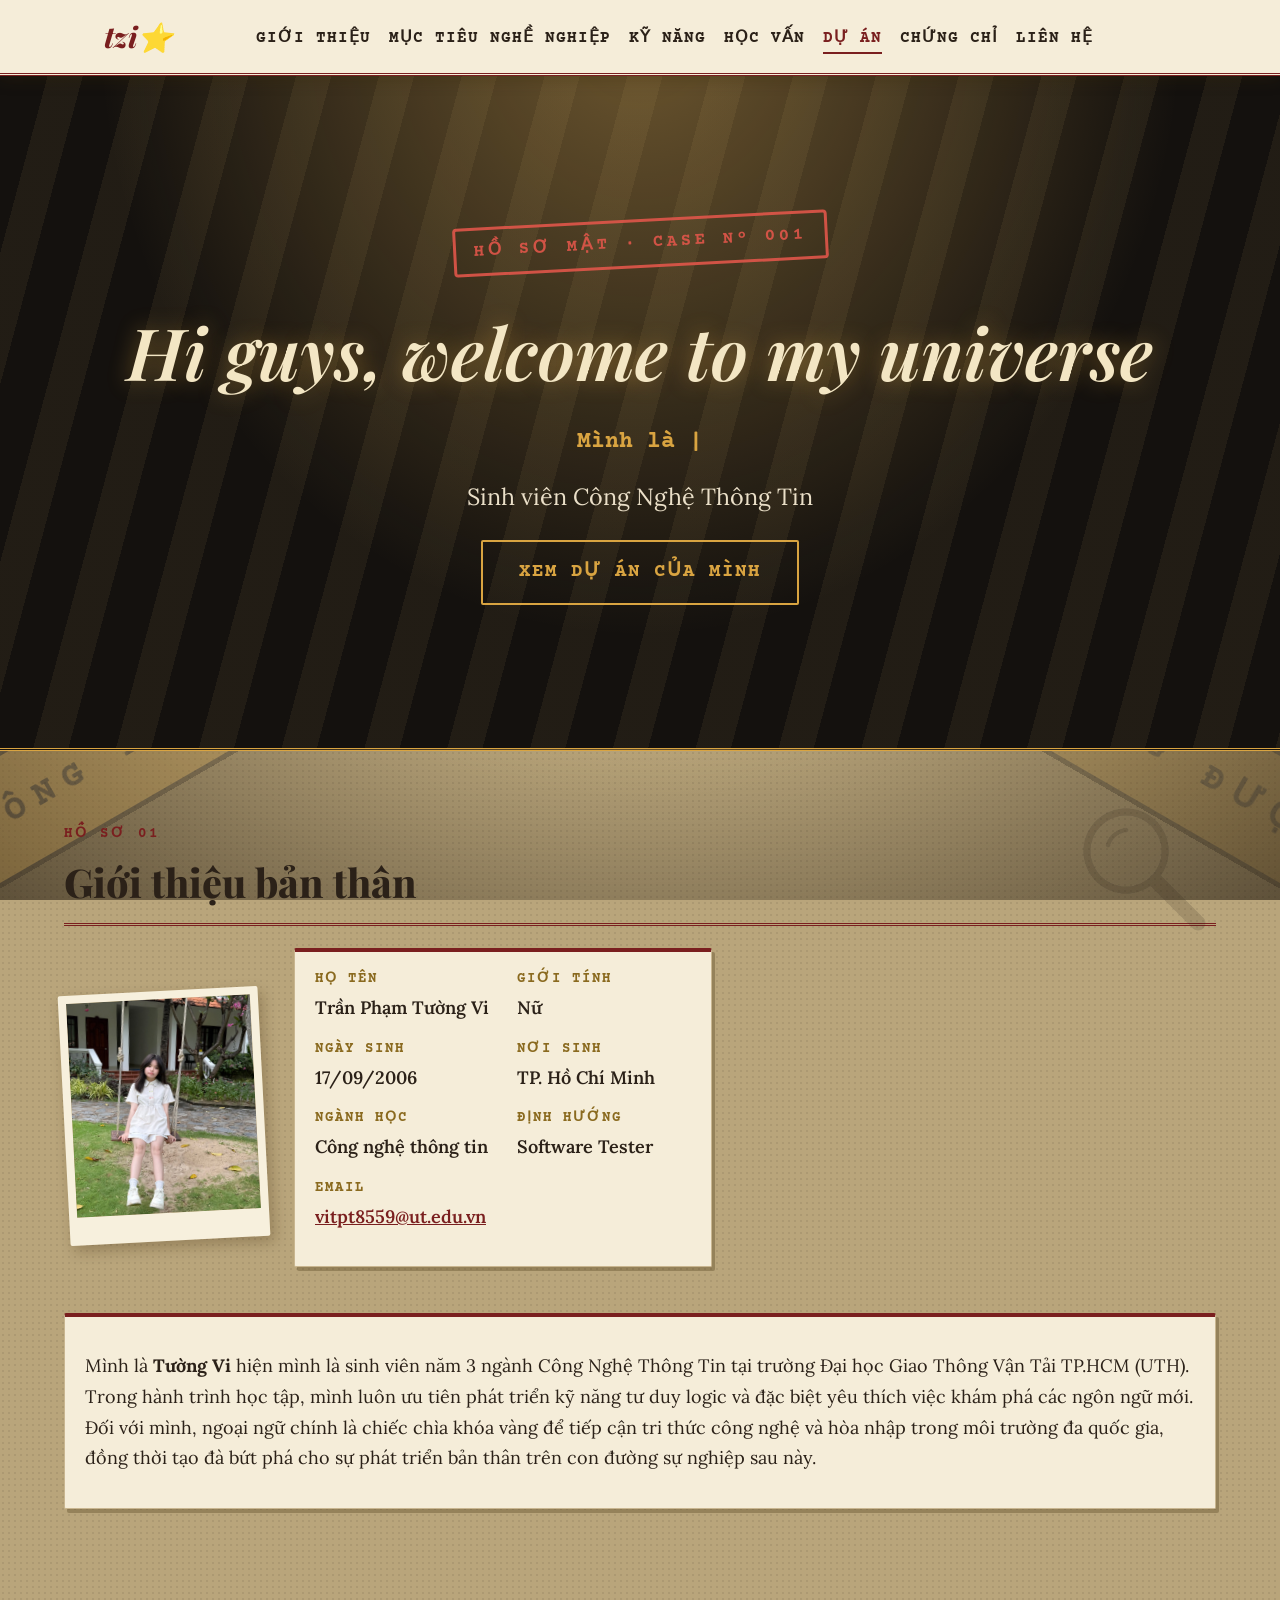
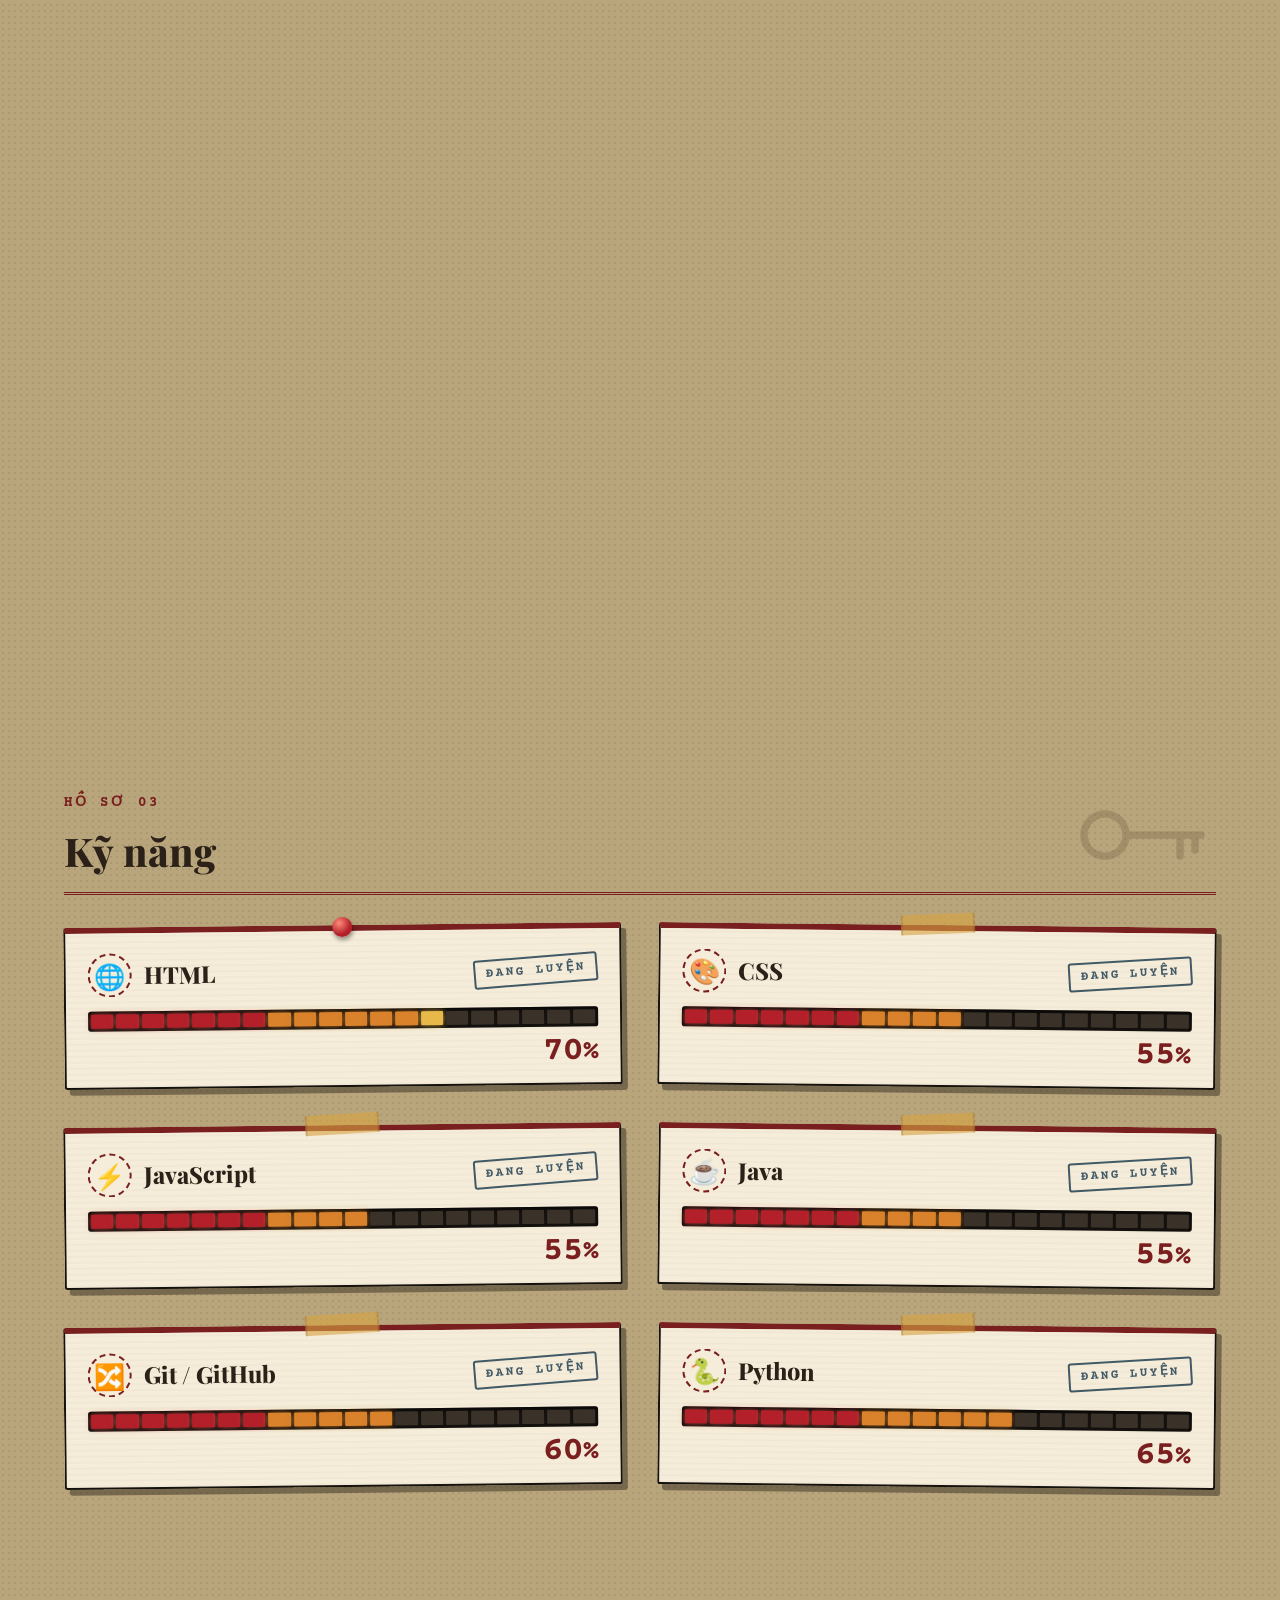
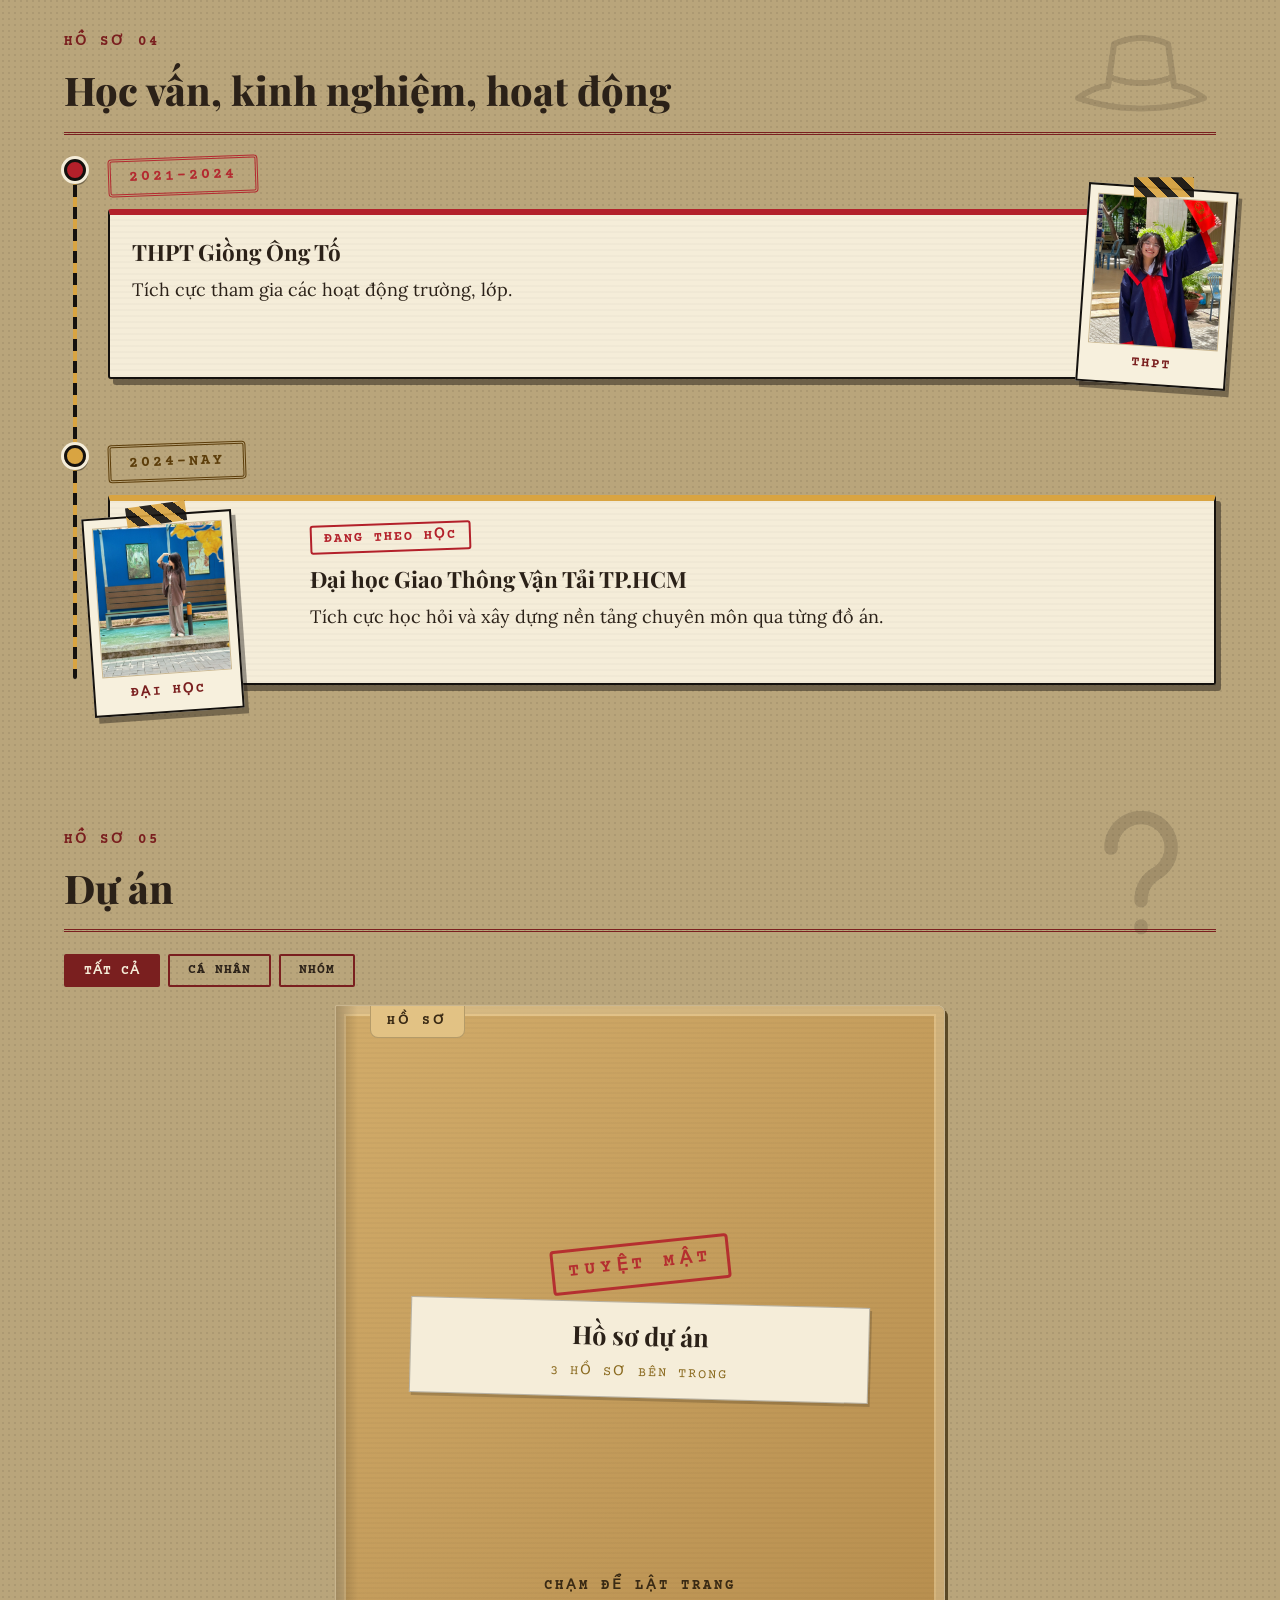
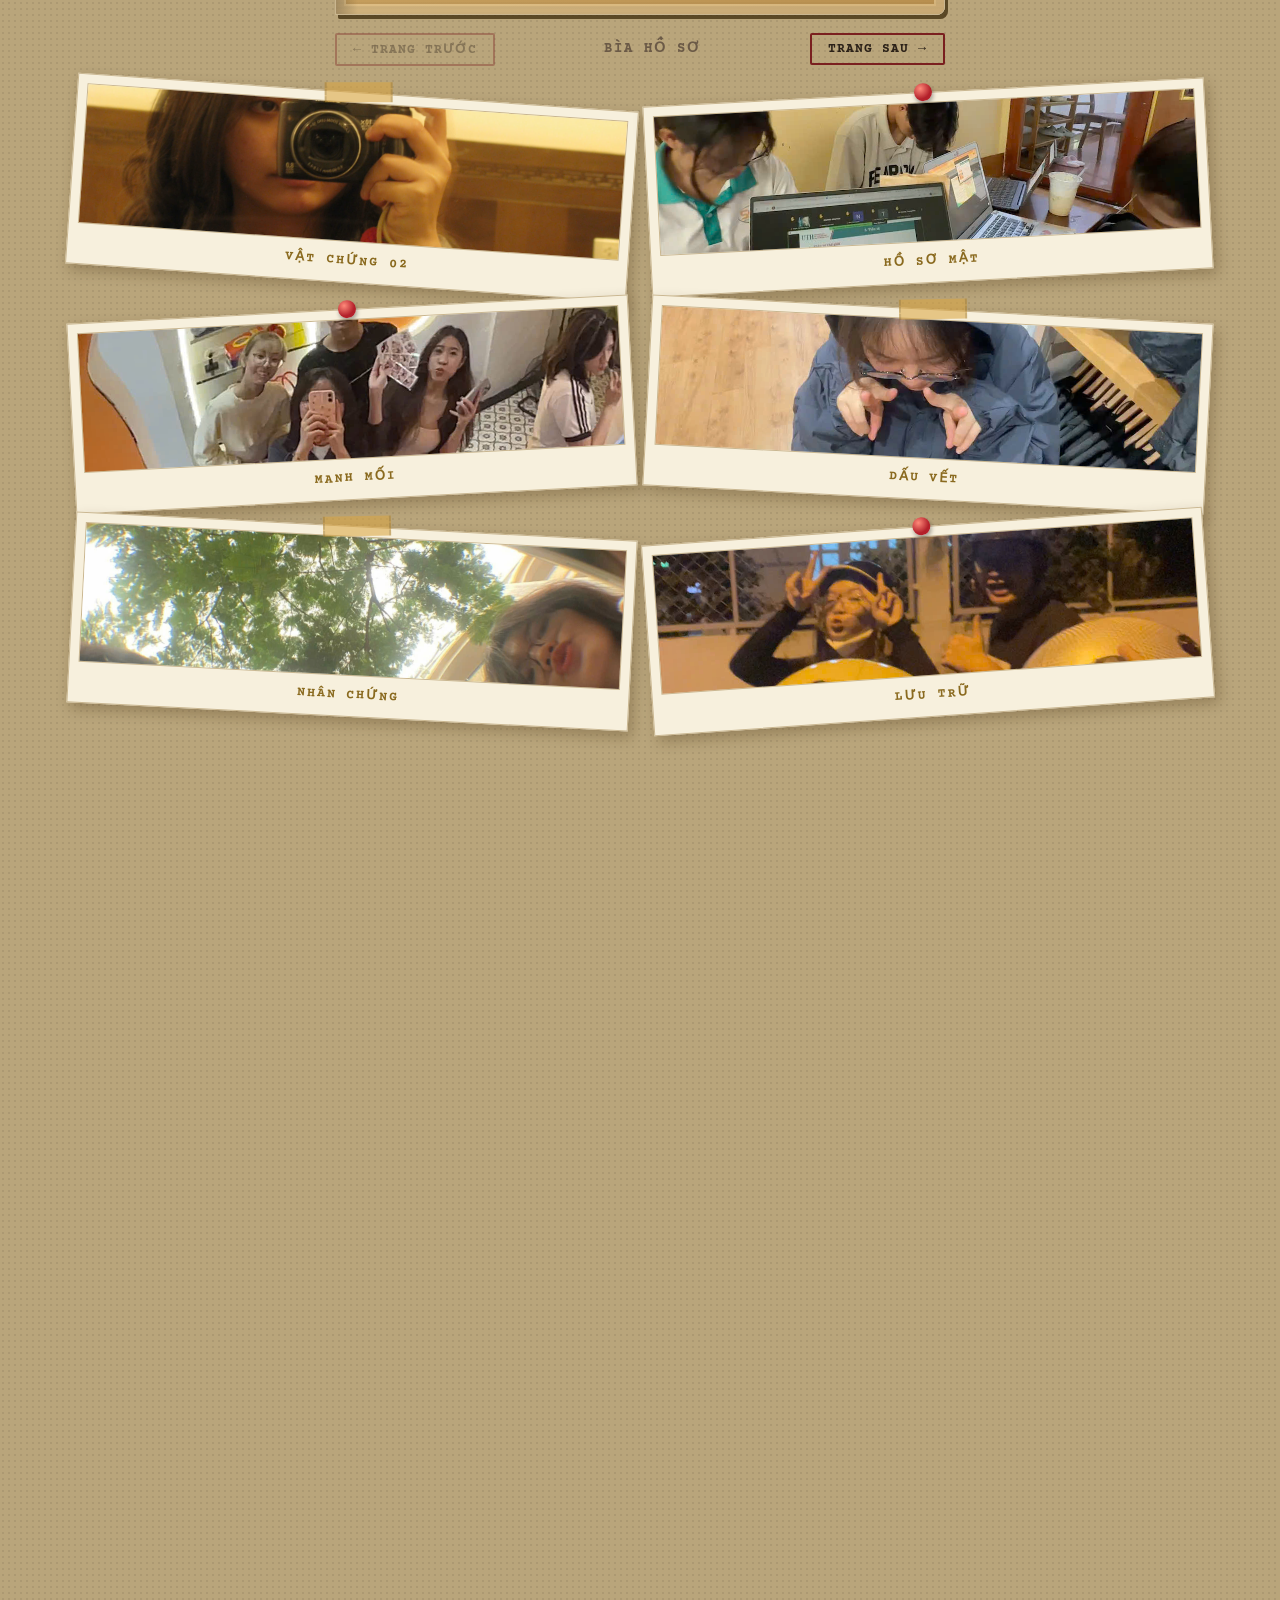
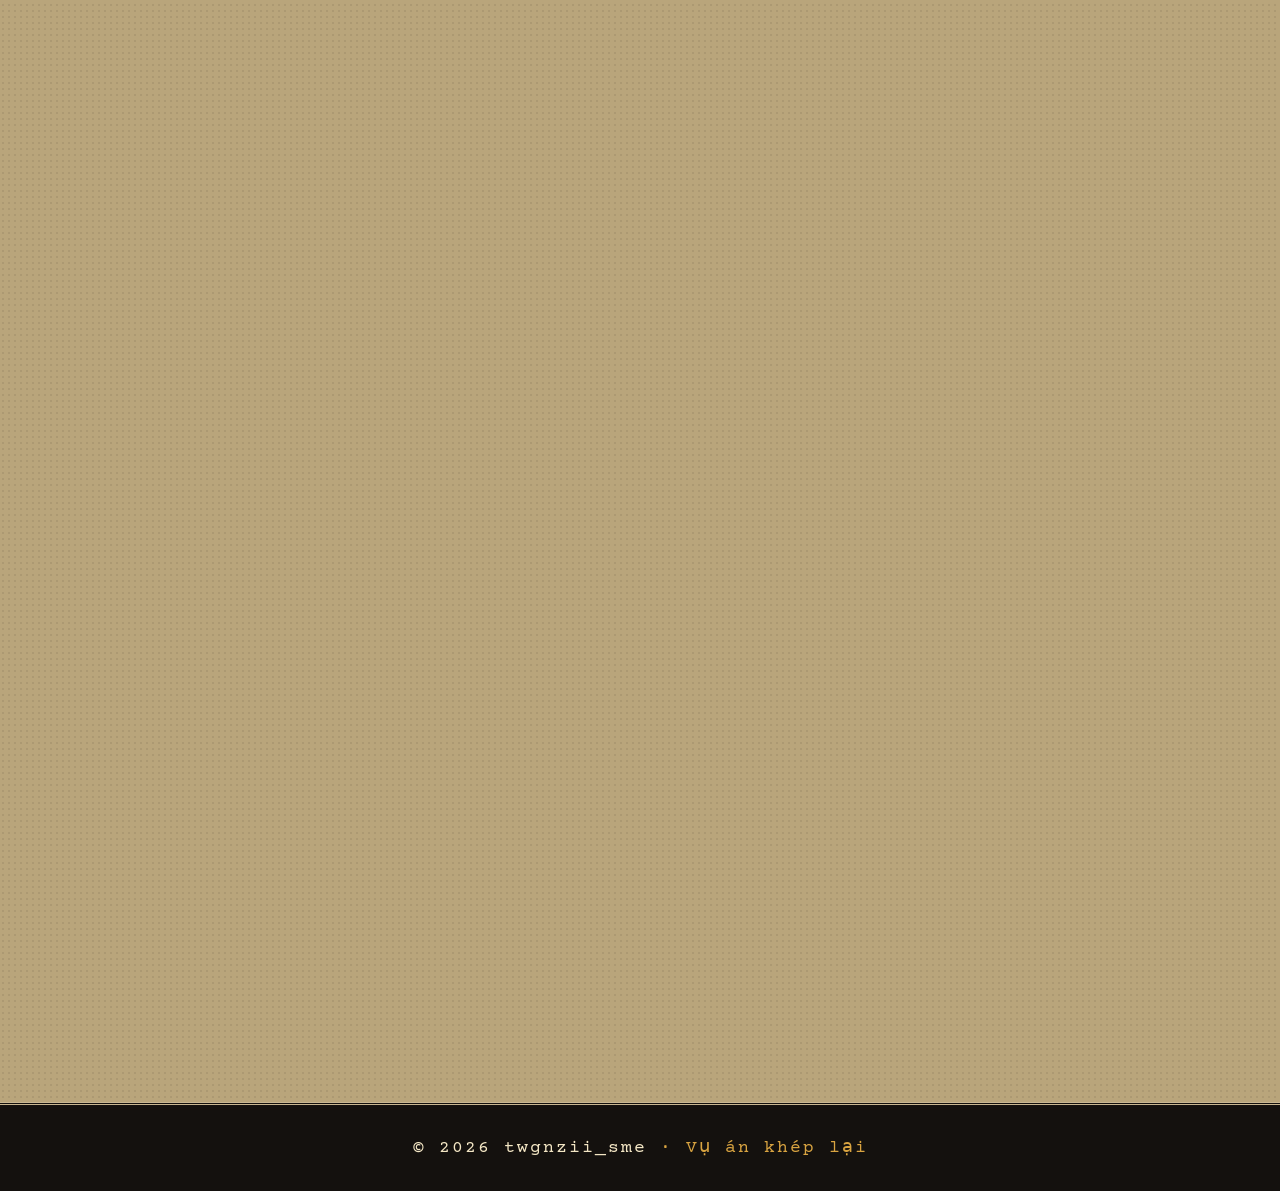
==== commit eba4864a: "them du an" ====
--- a/index.html
+++ b/index.html
@@ -220,6 +220,53 @@
                         </div>
                     </article>
                     <article class="proj" data-type="Nhóm">
+                        <img src="images/quanli.jpg" alt="Hệ thống quản lí sinh viên">
+                        <div class="body">
+                            <h3>Hệ thống quản lí sinh viên</h3>
+                            <p>Ứng dụng giúp quản lí thông tin sinh viên, điểm số và lớp học, 
+                                hỗ trợ thêm, sửa, xóa và tìm kiếm dữ liệu nhanh chóng.</p>
+                            <span class="tag">Draw.io</span>
+                            <span class="tag">C++</span>
+                            <p><button class="link-detail" type="button">Xem chi tiết →</button></p>
+                        </div>
+                        <div class="detail" hidden data-eyebrow="DỰ ÁN 02: HỆ THỐNG QUẢN LÝ SINH VIÊN ★ ĐÃ HOÀN THÀNH">
+                            <div class="tags">
+                                <span class="tag">Draw.io</span>
+                                <span class="tag">C++</span>
+                            </div>
+                            <div class="box">
+                                <p><b>Mô tả chi tiết: </b>Hệ thống số hóa quản lý điểm danh cho Đại học Giao thông vận tải TP.HCM (UTH). 
+                                    Đọc dữ liệu từ file CSV, phân quyền bảo mật cho sinh viên và giảng viên, tự động hóa quy trình 
+                                    tạo phiên điểm danh và cập nhật trạng thái.</p>
+                                <p><b>Hướng triển khai: </b>Xây dựng hệ thống bằng ngôn ngữ C++ trên môi trường VS Code và hệ điều hành Windows. 
+                                    Thiết kế sơ đồ hệ thống (DFD, Use case, Class diagram, Data model) bằng Draw.io. Sử dụng cơ sở dữ liệu dạng 
+                                    file CSV để lưu trữ và quản lý đồng bộ dữ liệu.   </p>
+                            </div>
+                            <h4>Những gì dự án làm được</h4>
+                            <ul class="features">
+                                <li>Đăng nhập và phân quyền bảo mật cho Giảng viên và Sinh viên.</li>
+                                <li>Xem, tìm kiếm lớp học và lọc lịch học theo ngày.</li>
+                                <li>Giảng viên tạo phiên điểm danh, cài mật khẩu và nhận thông báo trạng thái.</li>
+                                <li>Hỗ trợ sinh viên tự điểm danh hoặc giảng viên điểm danh thủ công.</li>
+                                <li>Quản lý lịch sử, chỉnh sửa trạng thái và thống kê dữ liệu điểm danh tự động.</li>
+                            </ul>
+                            <h4>Hình ảnh dự án</h4>
+                            <div class="gallery">
+                                <figure><img src="images/class.jpg" alt="Mô tả ảnh">
+                                    <figcaption>Class Diagram</figcaption>
+                                </figure>
+                                <figure><img src="images/datamodel.jpg" alt="Mô tả ảnh">
+                                    <figcaption>Data Model</figcaption>
+                                </figure>
+                            </div>
+                            <p class="links">
+                                <a class="btn-source" href="https://github.com/beminh362-ship-it/Project_Group4" target="_blank" rel="noopener">
+                                    <span class="bs-icon">&lt;/&gt;</span> Mã nguồn
+                                </a>
+                            </p>
+                        </div>
+                    </article>
+                    <article class="proj" data-type="Nhóm">
                         <img src="images/Trang chủ.png" alt="Trang chủ">
                         <div class="body">
                             <h3>Website cổng thông tin việc làm</h3>
@@ -230,7 +277,7 @@
                             <span class="tag">JavaScript</span>
                             <p><button class="link-detail" type="button">Xem chi tiết →</button></p>
                         </div>
-                        <div class="detail" hidden data-eyebrow="DỰ ÁN 02: WEBSITE CỔNG THÔNG TIN VIỆC LÀM ★ ĐANG HOÀN THIỆN">
+                        <div class="detail" hidden data-eyebrow="DỰ ÁN 03: WEBSITE CỔNG THÔNG TIN VIỆC LÀM ★ ĐANG HOÀN THIỆN">
                         <div class="tags">
                             <span class="tag">HTML</span>
                             <span class="tag">CSS</span>
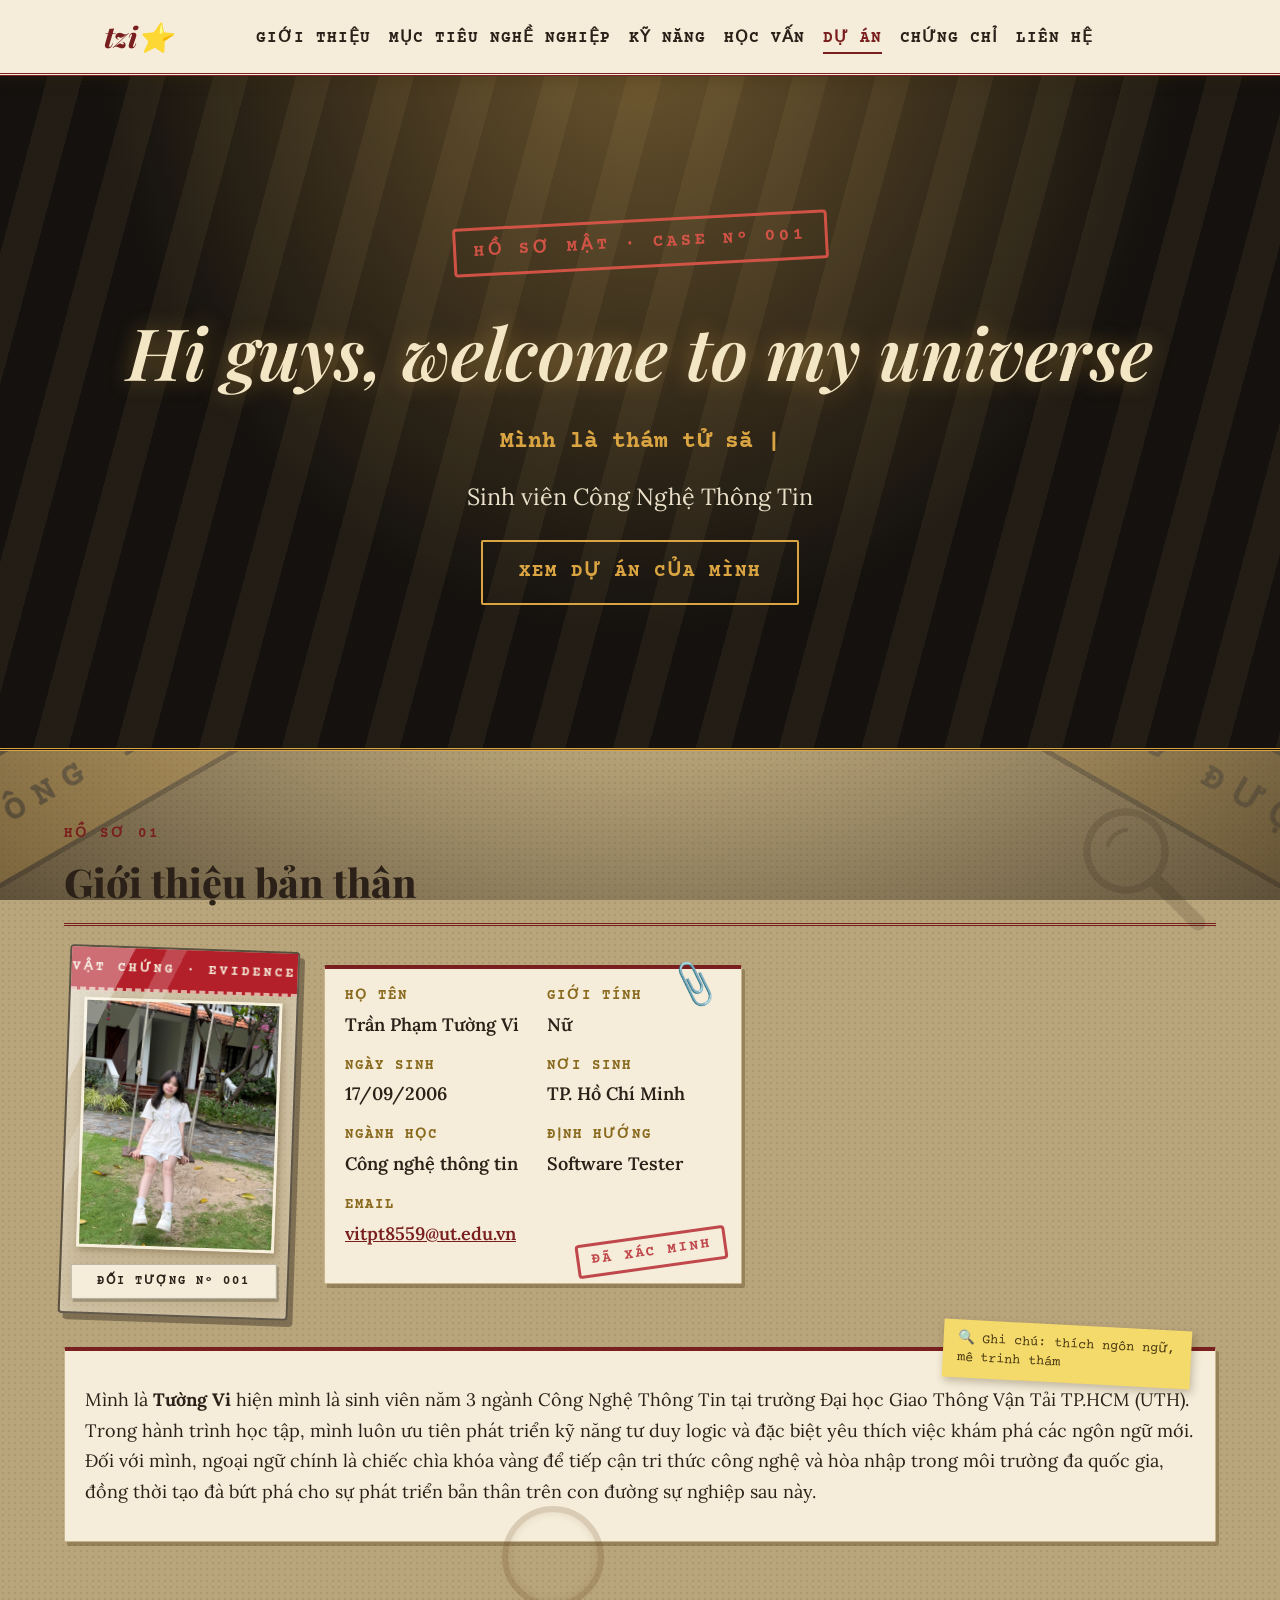
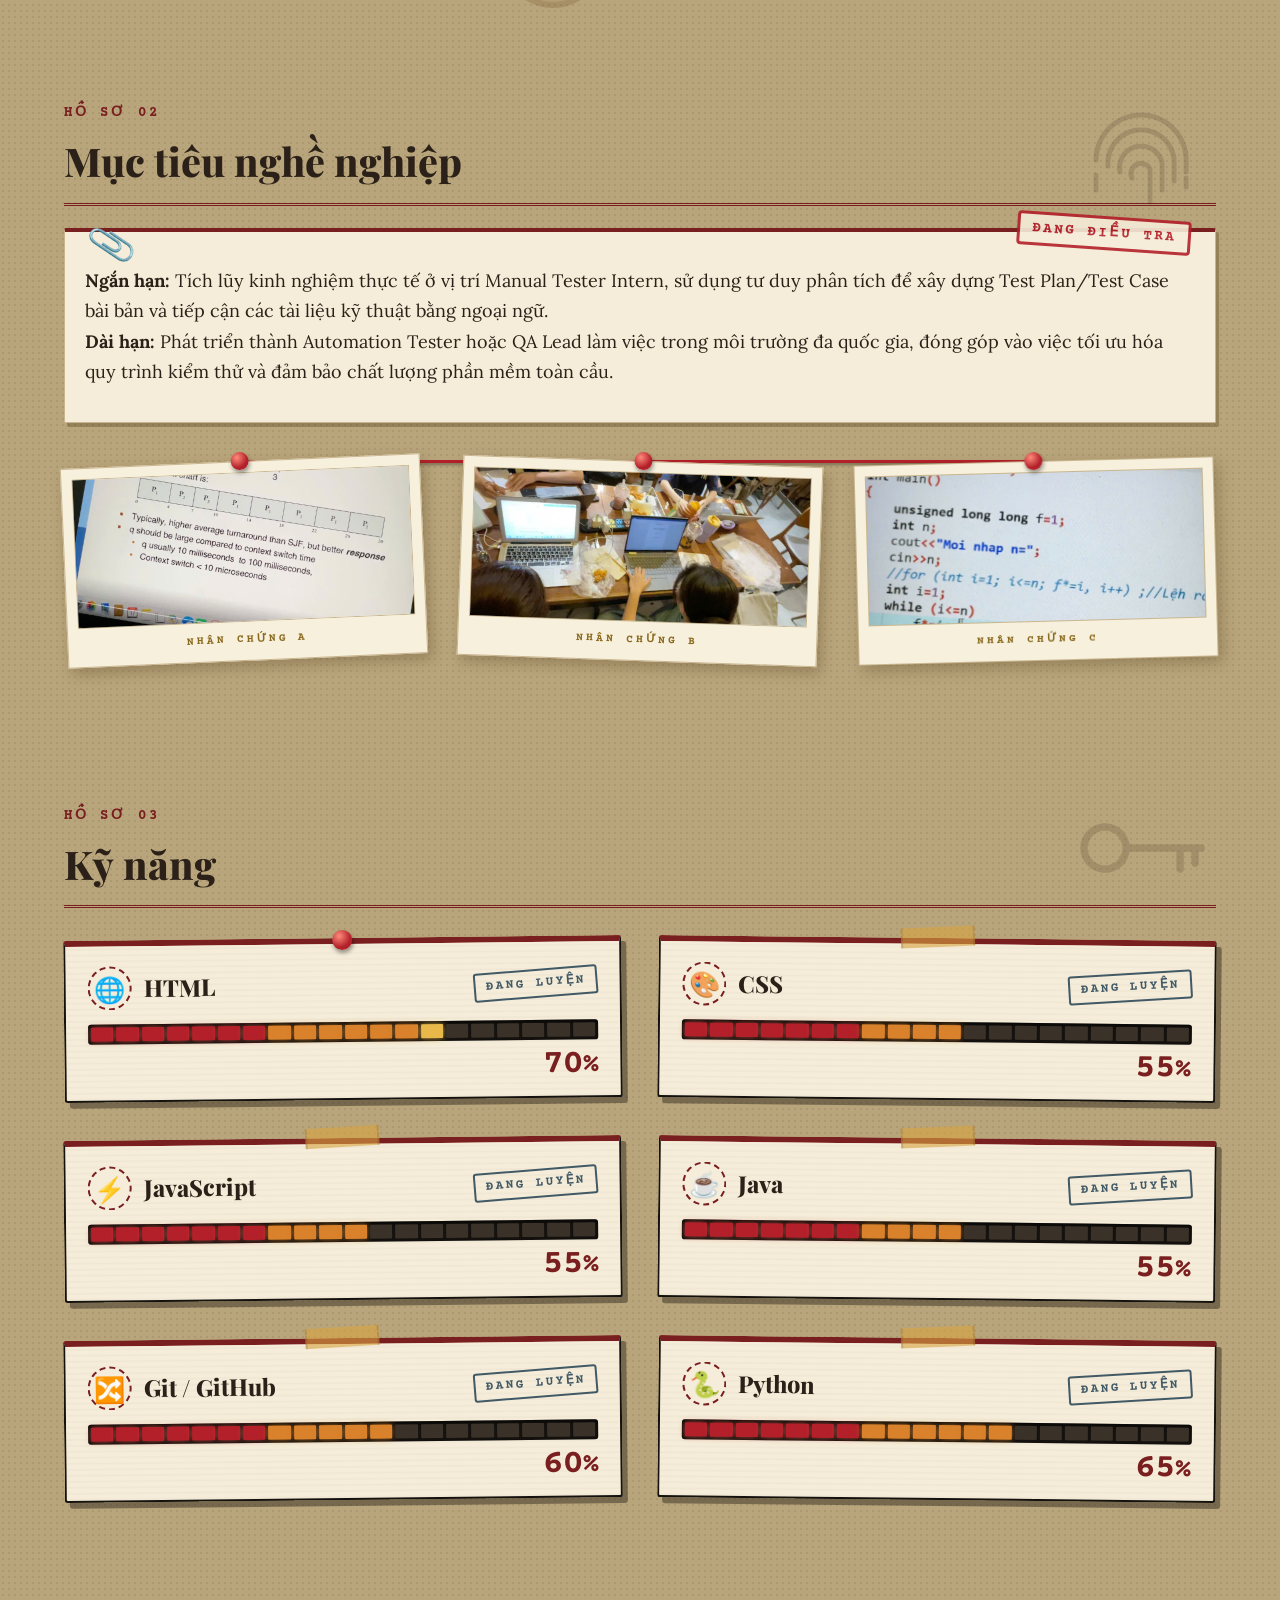
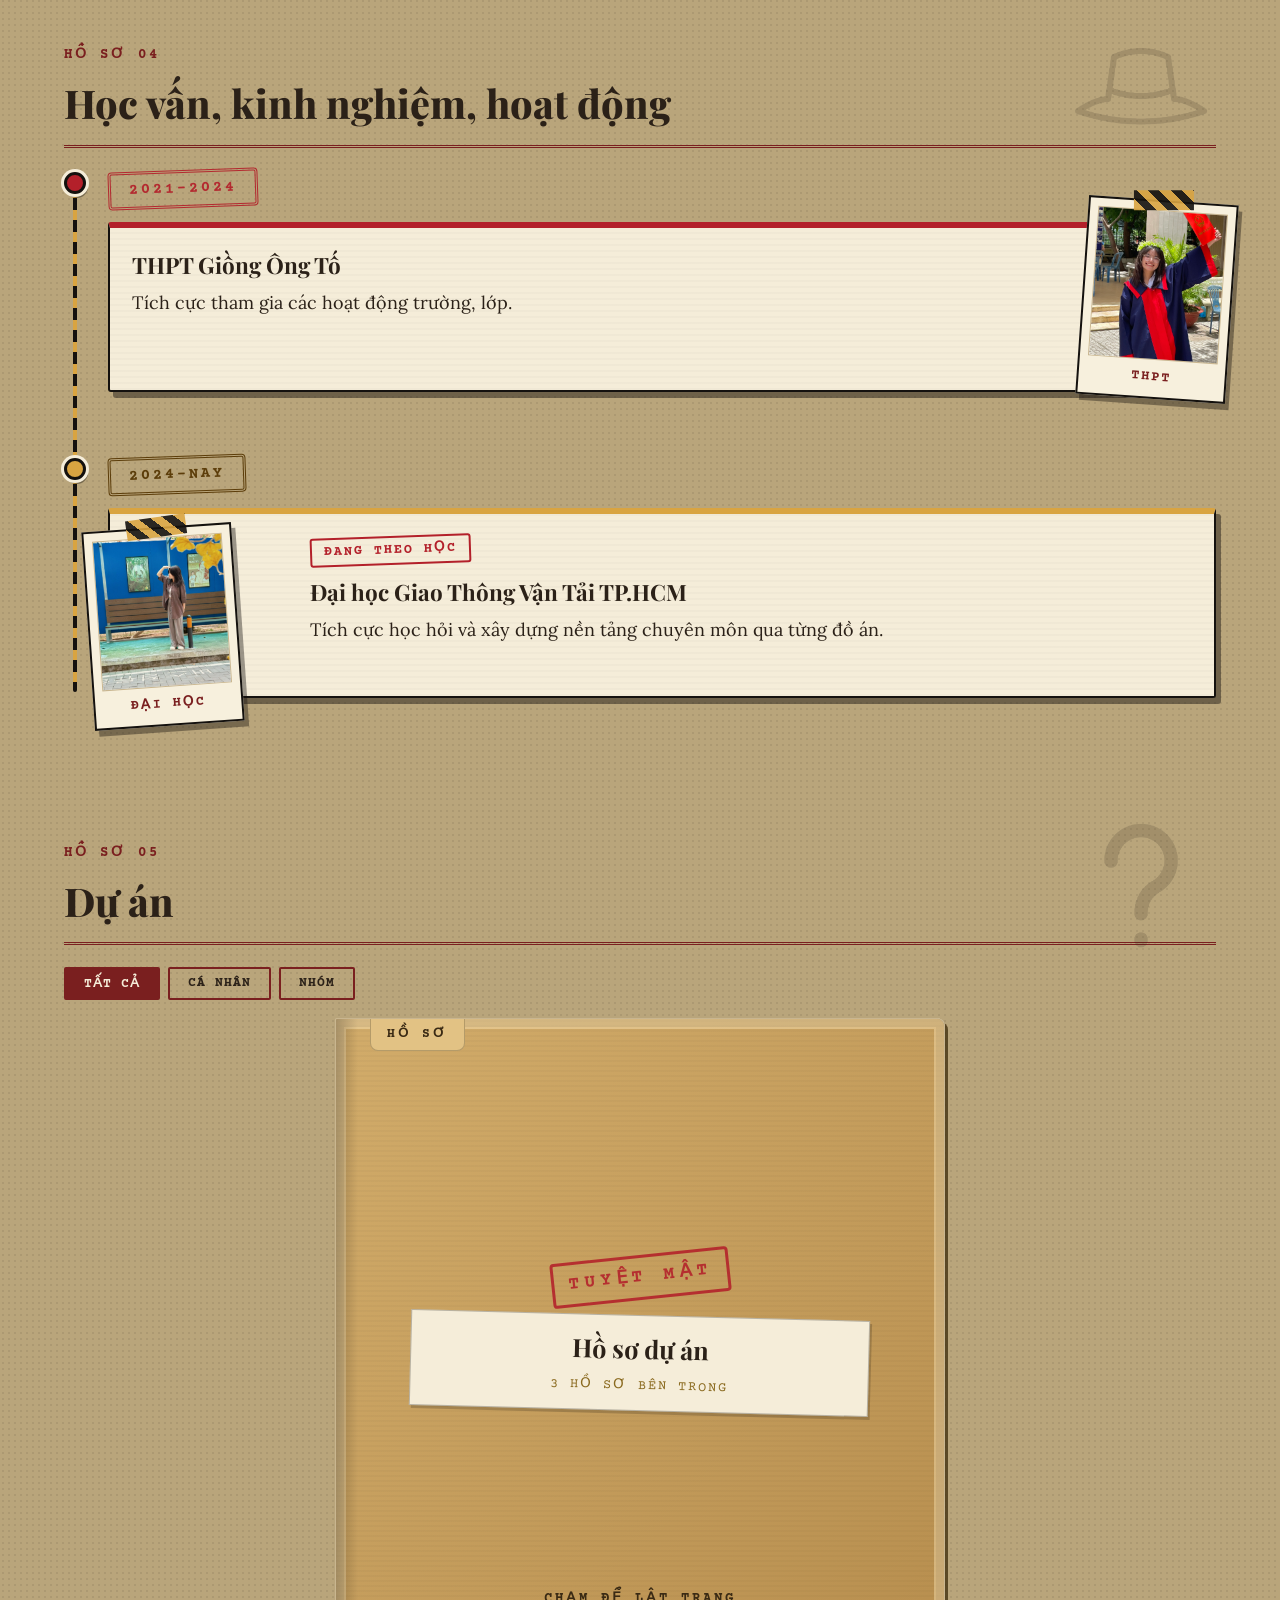
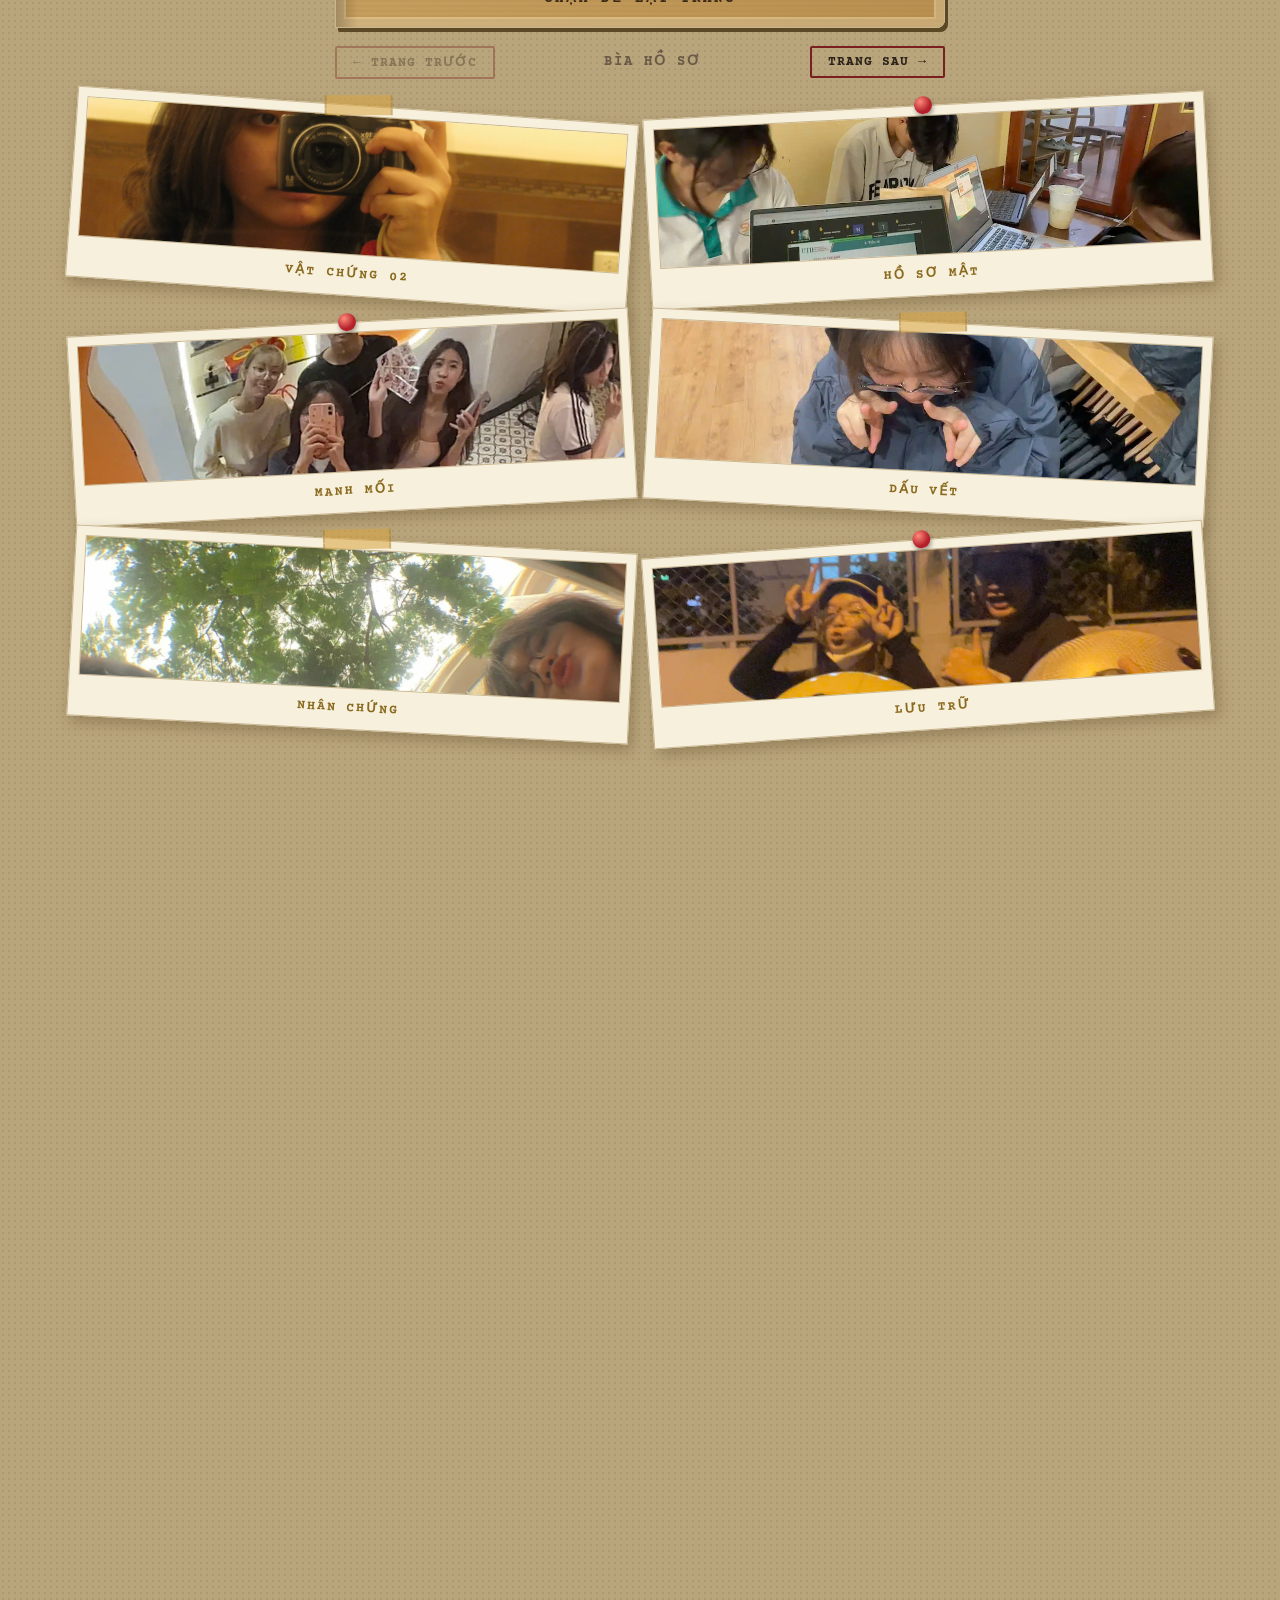
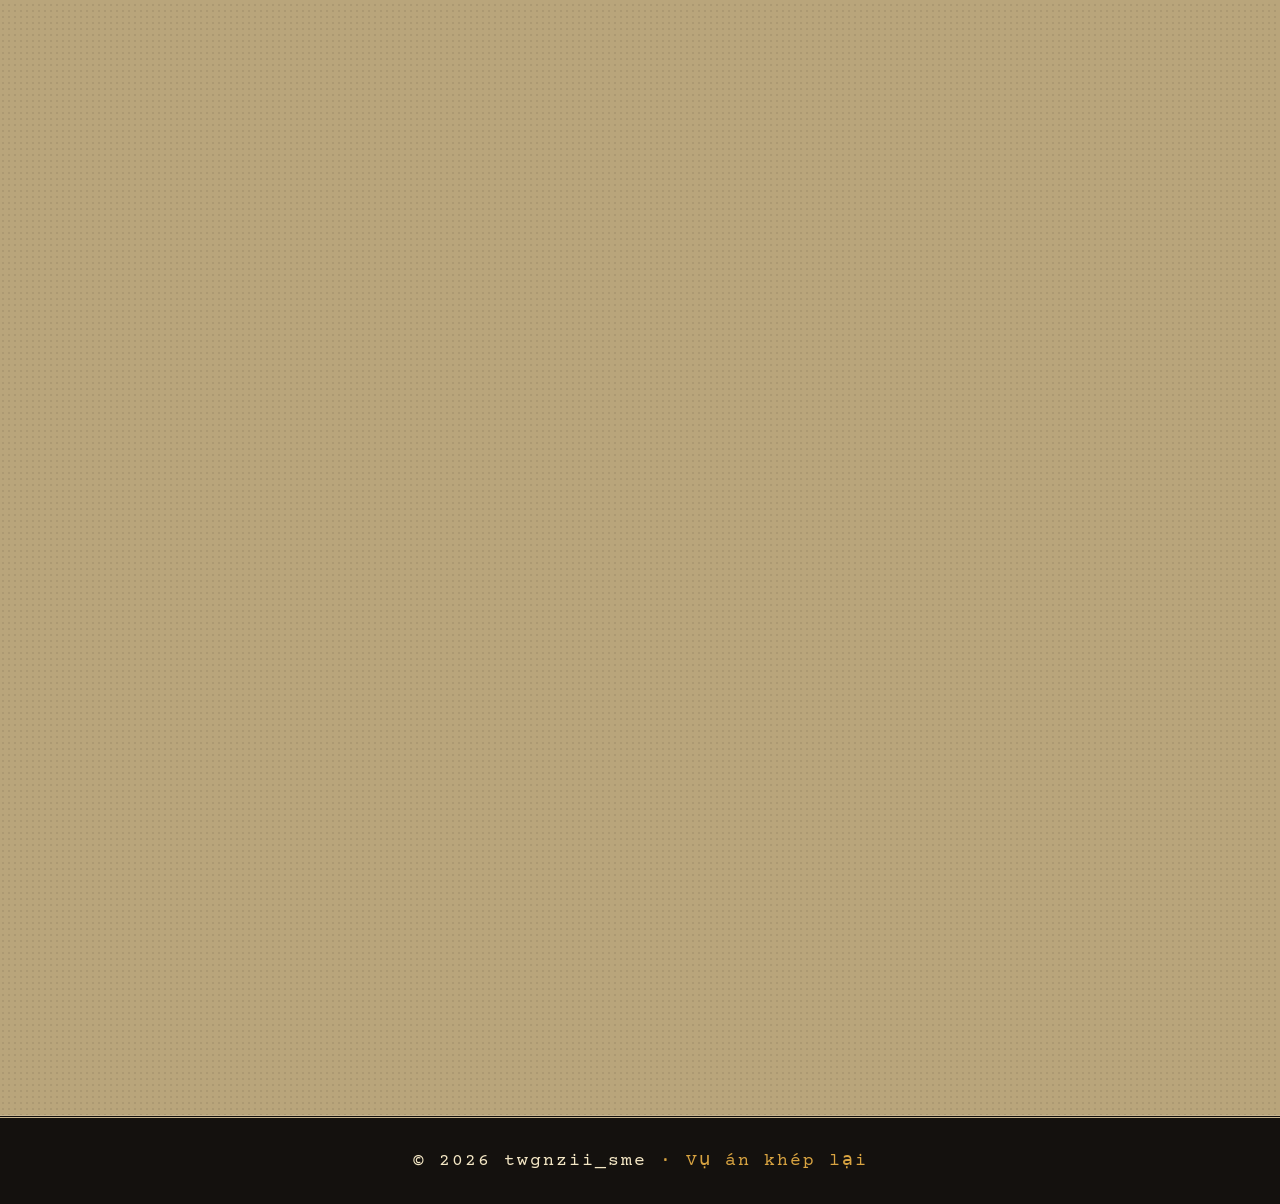
==== commit 74b5db16: "da doi" ====
--- a/index.html
+++ b/index.html
@@ -35,7 +35,10 @@
             <section id="gioi-thieu" class="reveal">
                 <h2>Giới thiệu bản thân</h2>
                 <div class="about">
-                    <img class="avatar" src="images/avatar.jpg" alt="Avatar">
+                    <figure class="avatar-wrap">
+                        <img class="avatar" src="images/avatar.jpg" alt="Avatar">
+                        <figcaption>ĐỐI TƯỢNG Nº 001</figcaption>
+                    </figure>
                     <article class="item">
                         <div class="about-info">
                             <dl class="info-grid">
@@ -68,24 +71,21 @@
                 </article>
                 <div class="nganh">
                     <figure class="nganh-item">
-                        <img src="images/tester.png" alt="Tester">
+                        <img src="images/muctieu1.jpg" alt="Mục tiêu 1">
                         <figcaption>
-                            <small>Nhân chứng A</small>
-                            Tester 
+                            <small>Nhân chứng A</small> 
                         </figcaption>
                     </figure>
                     <figure class="nganh-item">
-                        <img src="images/it dev.jfif" alt="Công nghệ thông tin">
+                        <img src="images/muctieu2.jpg" alt="Mục tiêu 2">
                         <figcaption>
                             <small>Nhân chứng B</small>
-                            Software Developer
                         </figcaption>
                     </figure>
                     <figure class="nganh-item">
-                        <img src="images/phiên dịch.jfif" alt="Thông dịch viên">
+                        <img src="images/muctieu3.jpg" alt="Mục tiêu 3">
                         <figcaption>
                             <small>Nhân chứng C</small>
-                            Thông dịch viên
                         </figcaption>
                     </figure>
                 </div>
--- a/portfoliocanhan.css
+++ b/portfoliocanhan.css
@@ -1585,7 +1585,10 @@
   opacity: .9;
 }
 @media (max-width: 768px) {
-  .tl-card.photo-right, .tl-card.photo-left { padding: 18px 22px; min-height: 0; }
+  .tl-card.photo-right, .tl-card.photo-left { 
+    padding: 18px 22px; 
+    min-height: 0; 
+  }
   .tl-photo, .tl-photo.right, .tl-photo.left {
     position: relative;
     inset: auto;
@@ -1612,4 +1615,205 @@
   .side-photo img {
     height: 140px;
   }
+}
+/*Trang trí phần Giới thiệu */
+.about { 
+  position: relative; 
+}
+/*Khung ảnh kiểu túi vật chứng*/
+.avatar-wrap {
+  position: relative;
+  width: 230px;
+  margin: 0;
+  padding: 50px 14px 0;
+  background: linear-gradient(135deg, rgba(255,255,255,.38), rgba(255,255,255,.08));
+  border: 2px solid rgba(20,17,14,.6);
+  border-radius: 4px;
+  box-shadow: 5px 6px 0 rgba(20,17,14,.35), inset 0 0 24px rgba(255,255,255,.3);
+  transform: rotate(2deg);
+  transition: transform .3s;
+}
+.avatar-wrap:hover { 
+  transform: rotate(0) scale(1.03); 
+}
+/* dải đỏ dán miệng túi */
+.avatar-wrap::before {
+  content: "VẬT CHỨNG · EVIDENCE";
+  position: absolute;
+  top: 0;
+  left: 0;
+  right: 0;
+  padding: 9px 0;
+  text-align: center;
+  font-family: var(--type);
+  font-weight: 700;
+  font-size: .72rem;
+  letter-spacing: 3px;
+  color: #f5edd9;
+  background: #b3202a;
+  border-bottom: 3px dashed rgba(245,237,217,.7);
+}
+/* vệt phản chiếu bóng của nhựa */
+.avatar-wrap::after {
+  content: "";
+  position: absolute;
+  inset: 0;
+  pointer-events: none;
+  background: linear-gradient(115deg,
+    rgba(255,255,255,.35) 0 16%,
+    transparent 16% 24%,
+    rgba(255,255,255,.18) 24% 29%,
+    transparent 29%);
+}
+.avatar-wrap .avatar {
+  width: 100%;
+  height: 250px;
+  border: 3px solid #f7f0dd;
+  border-radius: 0;
+  box-shadow: 2px 3px 6px var(--shadow);
+  transform: none;
+}
+.avatar-wrap .avatar:hover { 
+  transform: none; 
+}
+/* nhãn dán mã hồ sơ */
+.avatar-wrap figcaption {
+  margin: 14px -4px 16px;
+  padding: 6px 8px;
+  text-align: center;
+  font-family: var(--type);
+  font-weight: 700;
+  font-size: .68rem;
+  letter-spacing: 2px;
+  color: var(--text);
+  background: #f5edd9;
+  border: 1px solid rgba(0,0,0,.25);
+  box-shadow: 2px 3px 0 rgba(0,0,0,.2);
+  transform: rotate(-2deg);
+}
+/* thẻ thông tin: kẹp giấy + dấu mộc */
+.about > .item:nth-of-type(1) { position: relative; }
+.about > .item:nth-of-type(1)::before {
+  content: "📎";
+  position: absolute;
+  top: -16px;
+  right: 24px;
+  font-size: 2rem;
+  transform: rotate(15deg);
+}
+.about > .item:nth-of-type(1)::after {
+  content: "ĐÃ XÁC MINH";
+  position: absolute;
+  right: 14px;
+  bottom: 14px;
+  padding: 2px 12px;
+  font-family: var(--type);
+  font-weight: 700;
+  font-size: .8rem;
+  letter-spacing: 3px;
+  color: #b3202a;
+  border: 3px solid #b3202a;
+  border-radius: 4px;
+  transform: rotate(-8deg);
+  opacity: .8;
+  pointer-events: none;
+}
+/* đoạn giới thiệu: giấy nhớ vàng */
+.about > .item:nth-of-type(2) { 
+  position: relative; 
+}
+.about > .item:nth-of-type(2)::before {
+  content: "🔍 Ghi chú: thích ngôn ngữ, mê trinh thám";
+  position: absolute;
+  top: -26px;
+  right: 24px;
+  max-width: 220px;
+  padding: 10px 14px;
+  font-family: var(--type);
+  font-size: .75rem;
+  line-height: 1.4;
+  color: #4a3a10;
+  background: #f4d96b;
+  box-shadow: 2px 4px 8px var(--shadow);
+  transform: rotate(3deg);
+}
+/* vết cà phê */
+.about::after {
+  content: "";
+  position: absolute;
+  left: 38%;
+  bottom: -50px;
+  width: 90px;
+  height: 90px;
+  border-radius: 50%;
+  border: 6px solid rgba(90,50,15,.18);
+  box-shadow: inset 0 0 8px rgba(90,50,15,.12);
+  pointer-events: none;
+}
+@media (max-width: 768px) {
+  .about > .item:nth-of-type(2)::before,
+  .about::after { display: none; }
+}
+/* thẻ mục tiêu: kẹp giấy + dấu mộc */
+#muc-tieu-nghe-nghiep > .item { 
+  position: relative; 
+}
+#muc-tieu-nghe-nghiep > .item::before {
+  content: "📎";
+  position: absolute;
+  top: -18px;
+  left: 24px;
+  font-size: 2rem;
+  transform: rotate(-15deg);
+}
+#muc-tieu-nghe-nghiep > .item::after {
+  content: "ĐANG ĐIỀU TRA";
+  position: absolute;
+  top: -16px;
+  right: 24px;
+  padding: 2px 12px;
+  font-family: var(--type);
+  font-weight: 700;
+  font-size: .8rem;
+  letter-spacing: 3px;
+  color: #b3202a;
+  background: var(--card);
+  border: 3px solid #b3202a;
+  border-radius: 4px;
+  transform: rotate(4deg);
+  opacity: .9;
+  pointer-events: none;
+}
+/* dây đỏ nối các ảnh */
+.nganh { 
+  position: relative; 
+}
+.nganh::before {
+  content: "";
+  position: absolute;
+  top: -1px;
+  left: 16%;
+  right: 16%;
+  height: 3px;
+  background: #b3202a;
+  box-shadow: 0 2px 3px rgba(0,0,0,.35);
+  z-index: 0;
+}
+.nganh-item { 
+  z-index: 1; 
+}
+/* đổi băng keo thành ghim đỏ */
+.nganh-item::before {
+  top: -10px;
+  width: 18px;
+  height: 18px;
+  background: radial-gradient(circle at 35% 30%, #ff8a7a, #b3202a 60%);
+  border: none;
+  border-radius: 50%;
+  box-shadow: 1px 3px 4px rgba(0,0,0,.4);
+  transform: translateX(-50%);
+}
+@media (max-width: 768px) {
+  .nganh { grid-template-columns: 1fr; }
+  .nganh::before { display: none; }
 }
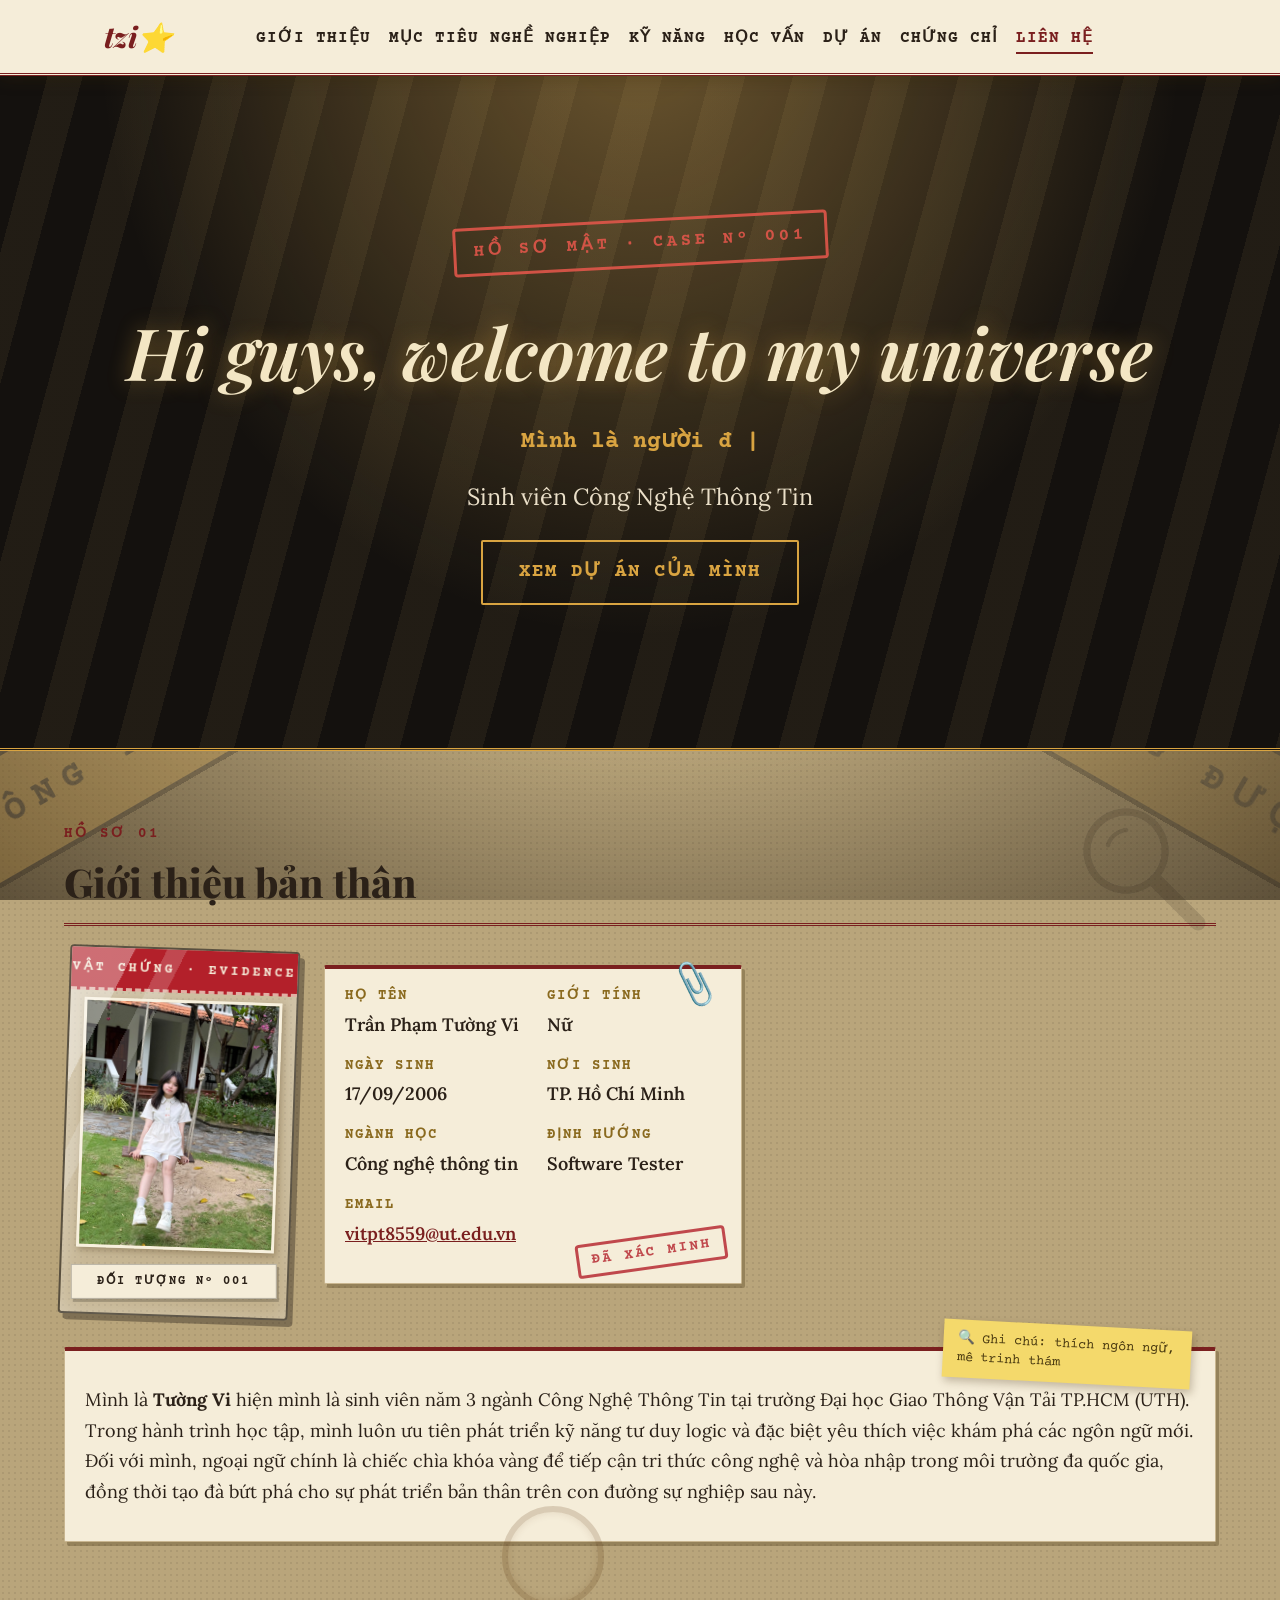
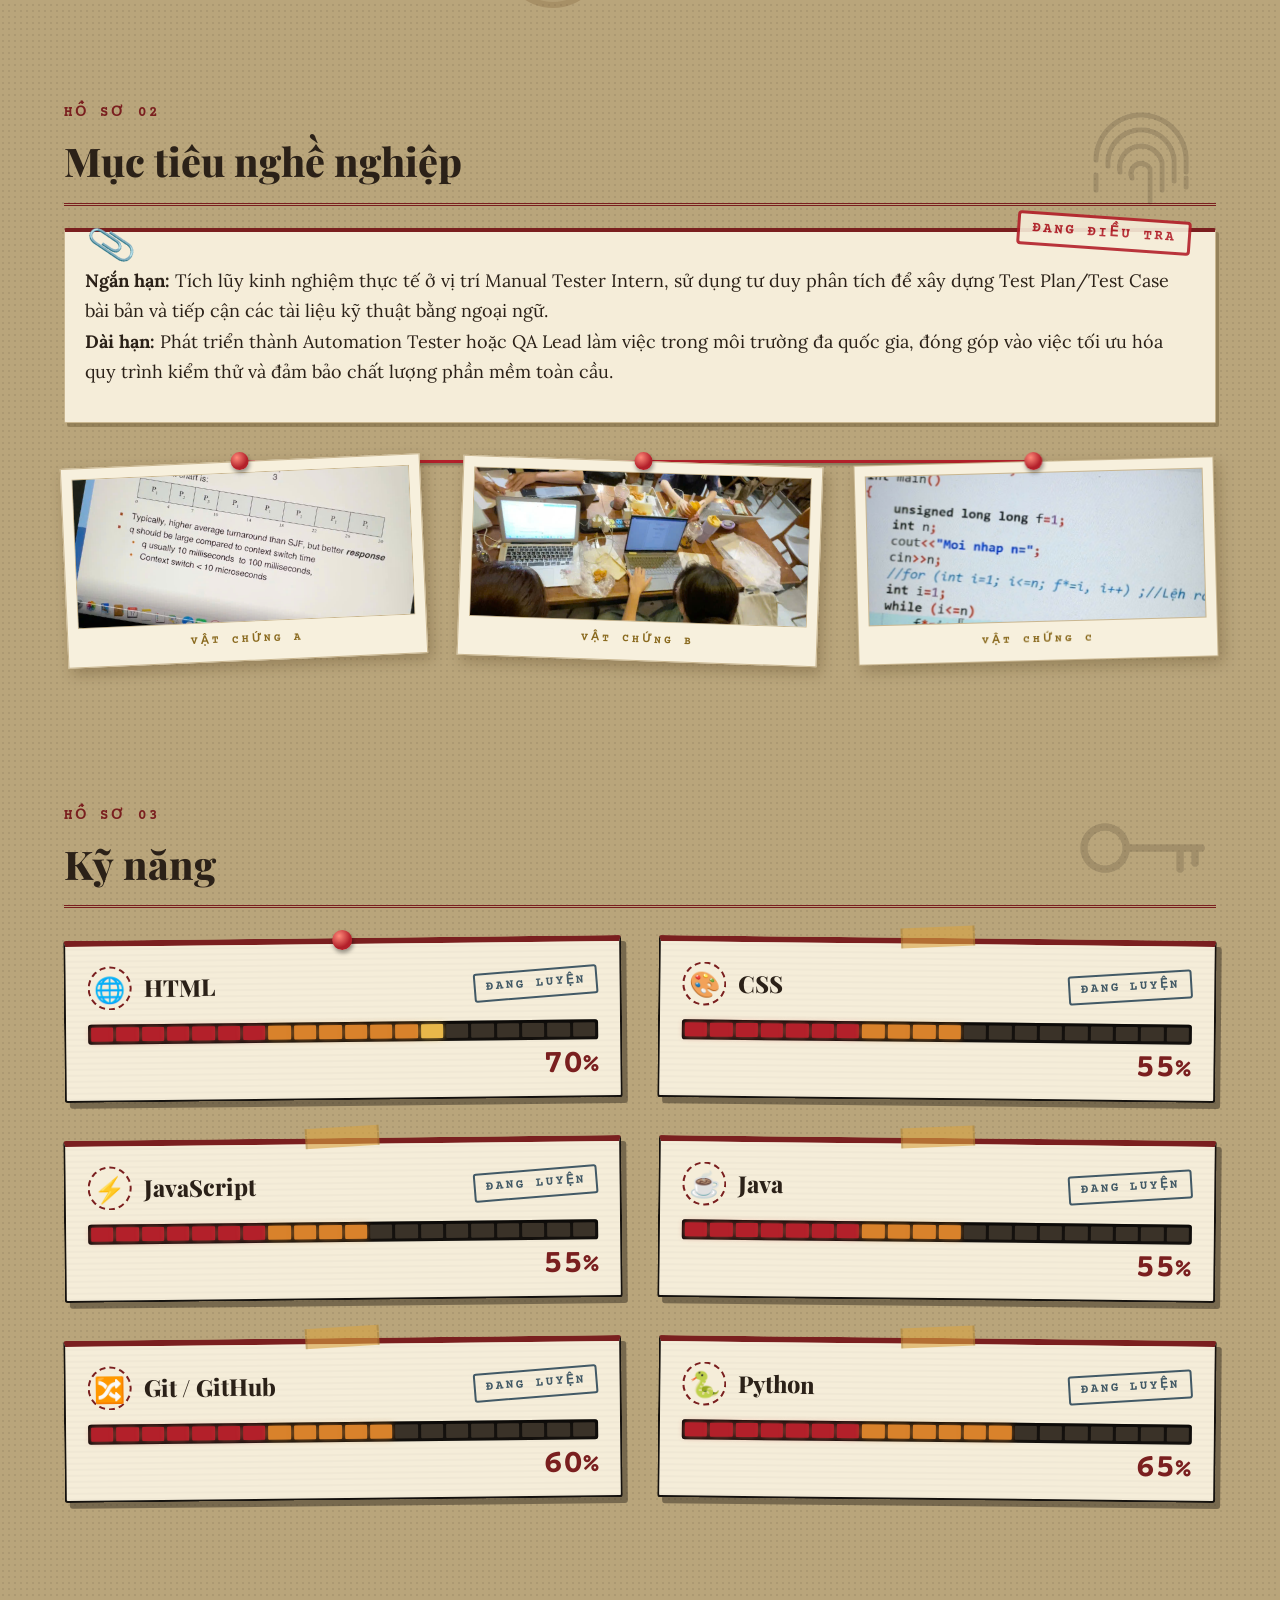
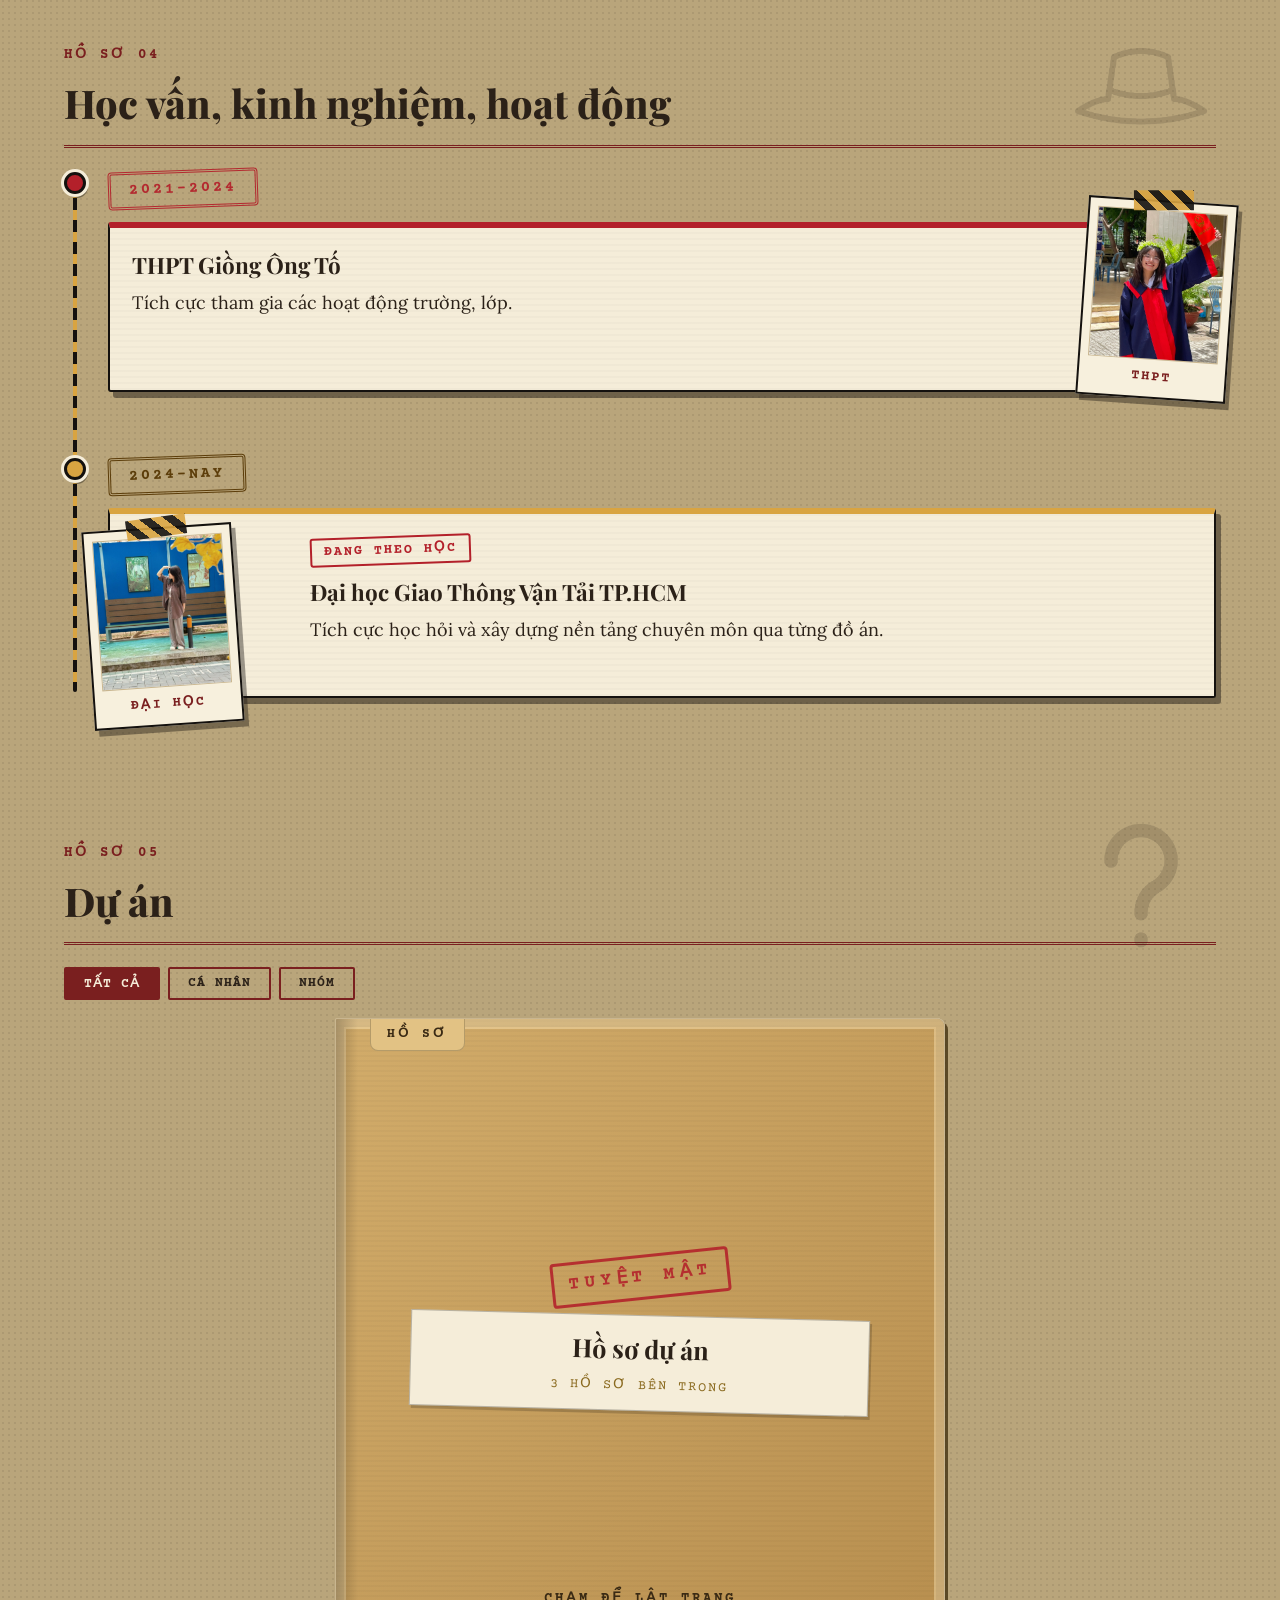
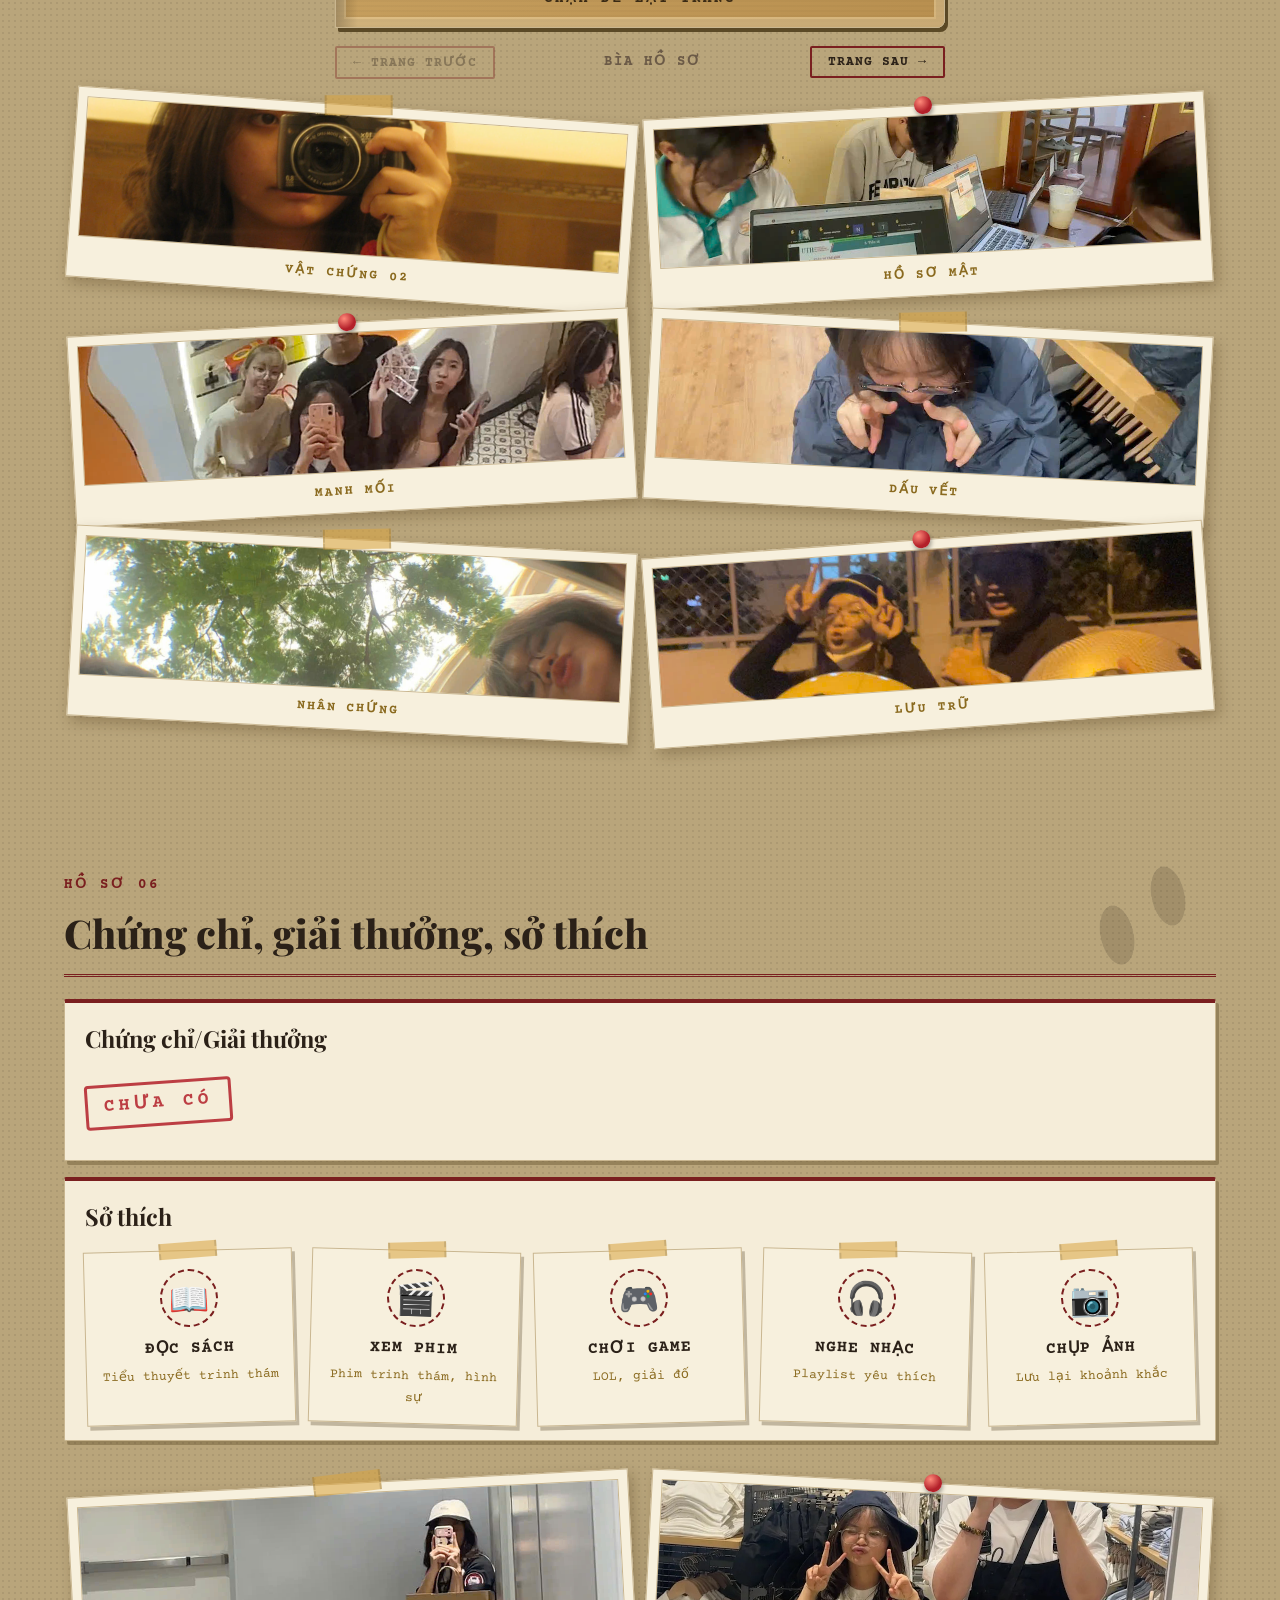
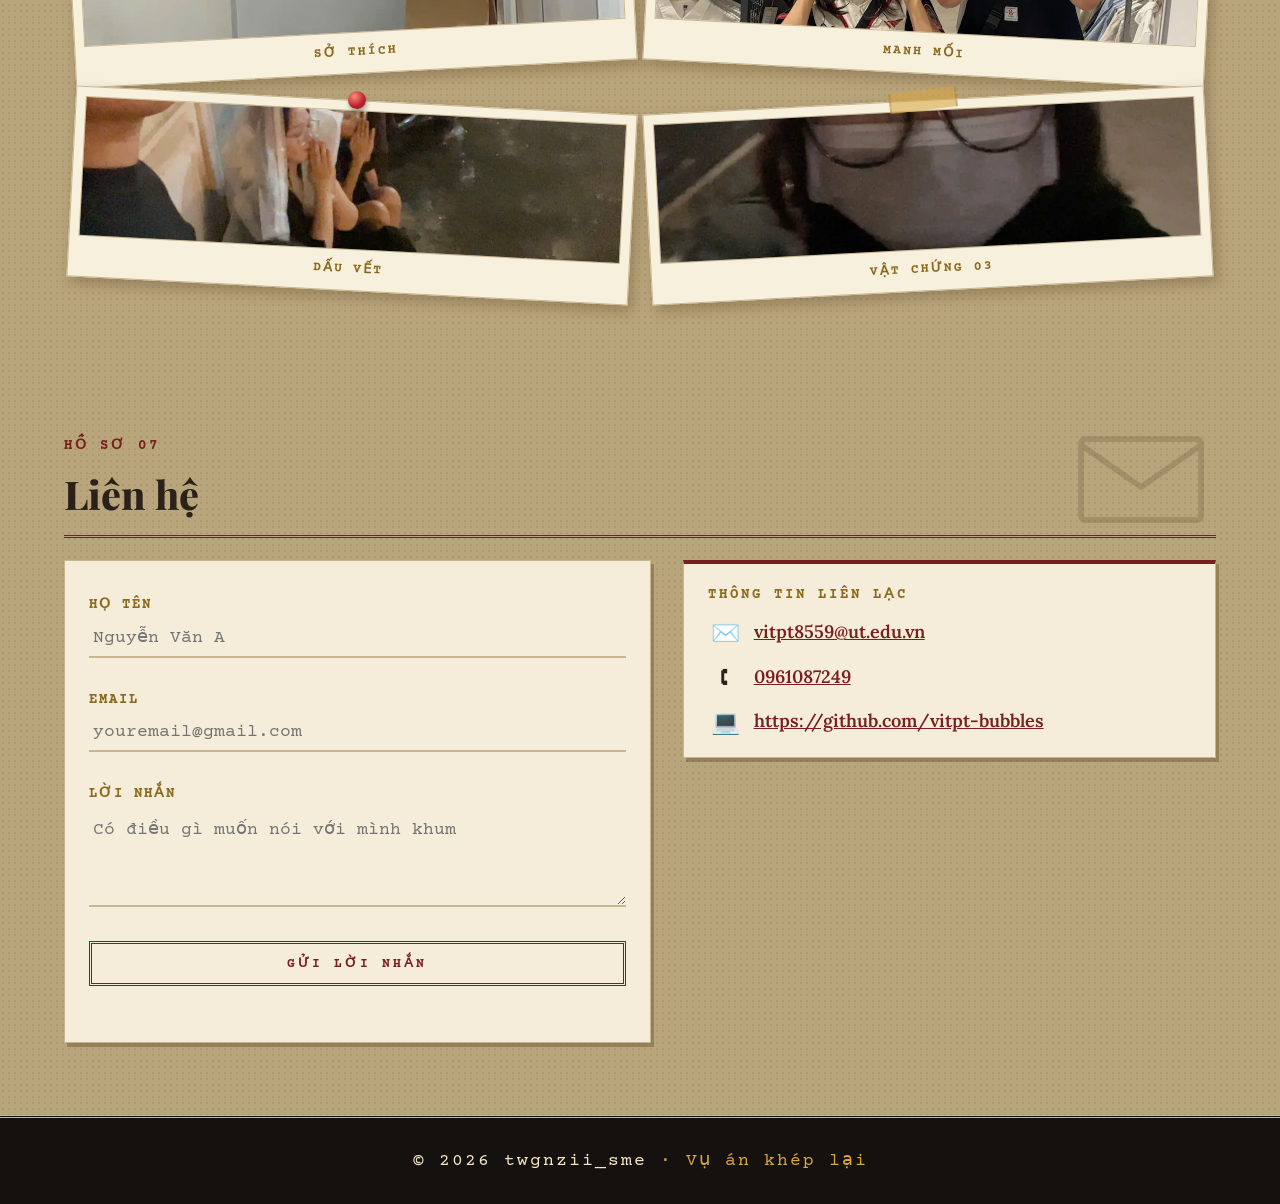
==== commit a8f8c33e: "sua ndung" ====
--- a/index.html
+++ b/index.html
@@ -73,19 +73,19 @@
                     <figure class="nganh-item">
                         <img src="images/muctieu1.jpg" alt="Mục tiêu 1">
                         <figcaption>
-                            <small>Nhân chứng A</small> 
+                            <small>Vật chứng A</small> 
                         </figcaption>
                     </figure>
                     <figure class="nganh-item">
                         <img src="images/muctieu2.jpg" alt="Mục tiêu 2">
                         <figcaption>
-                            <small>Nhân chứng B</small>
+                            <small>Vật chứng B</small>
                         </figcaption>
                     </figure>
                     <figure class="nganh-item">
                         <img src="images/muctieu3.jpg" alt="Mục tiêu 3">
                         <figcaption>
-                            <small>Nhân chứng C</small>
+                            <small>Vật chứng C</small>
                         </figcaption>
                     </figure>
                 </div>
